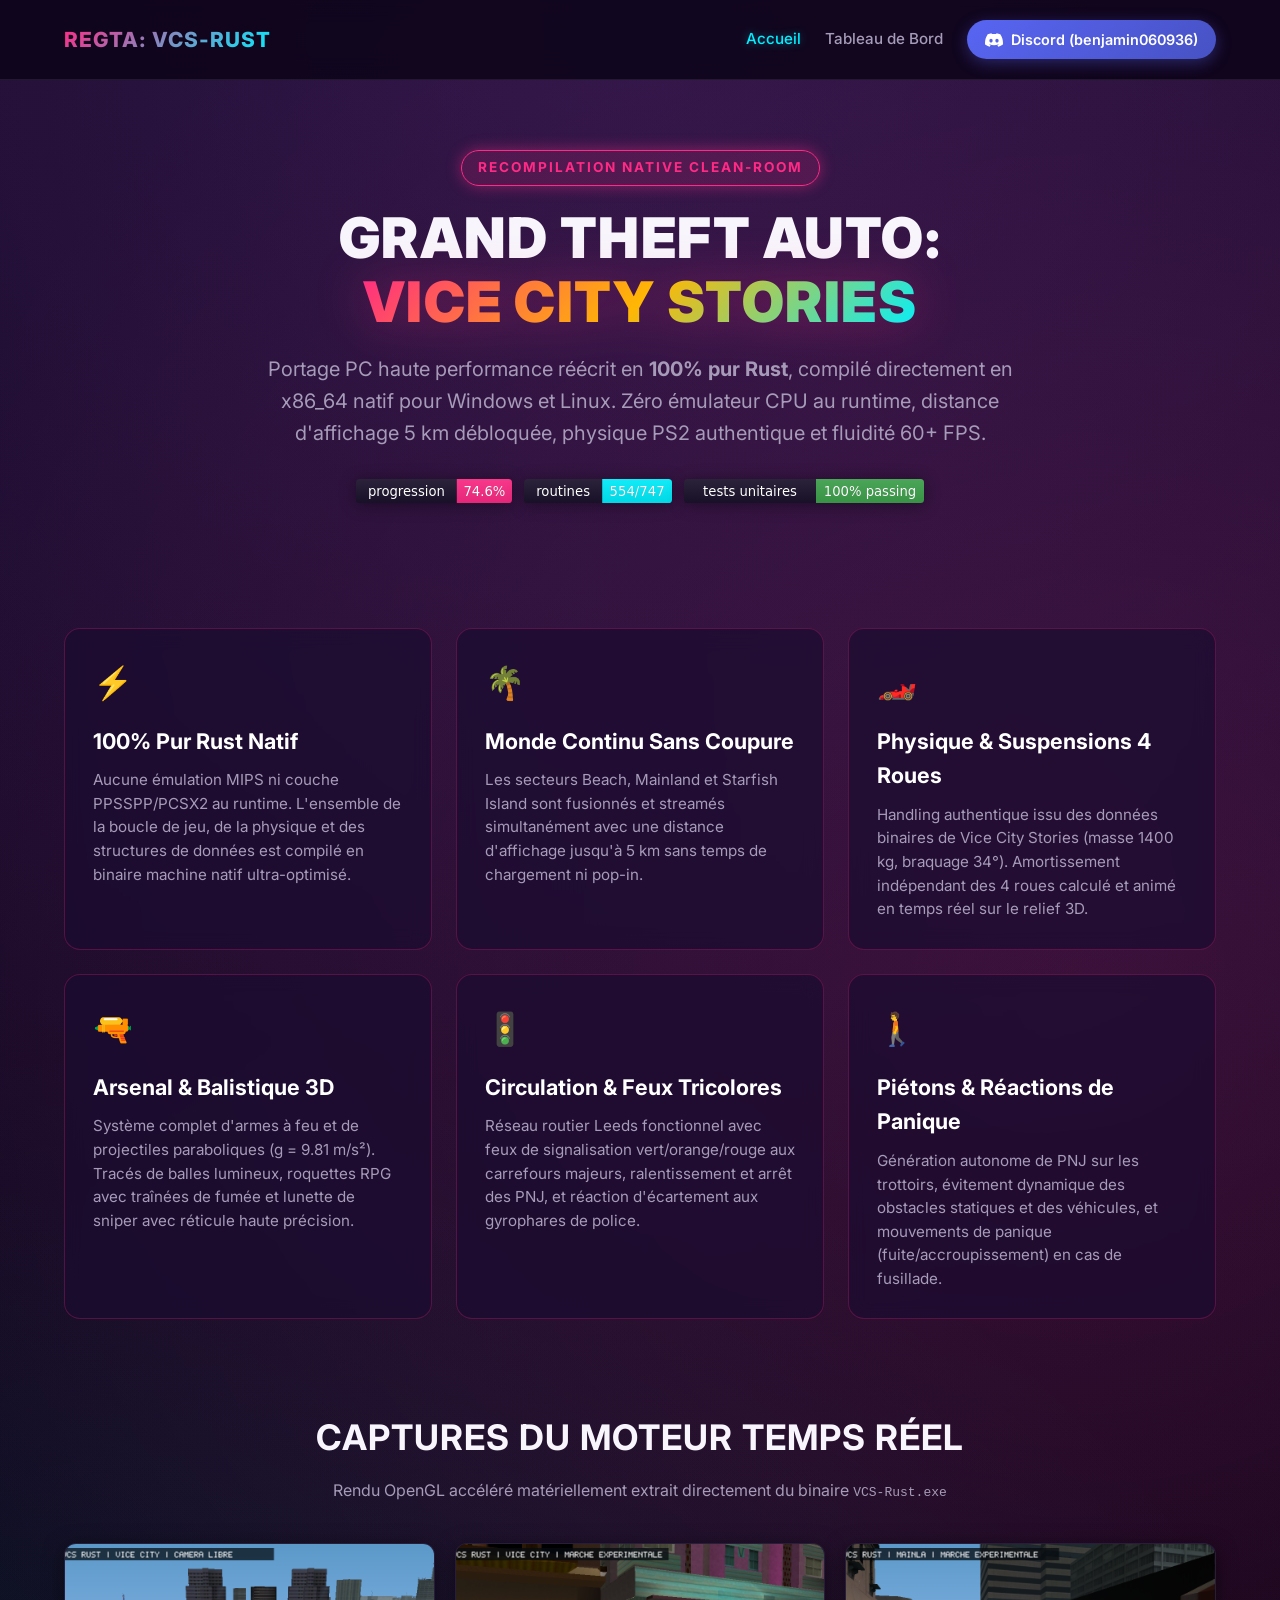
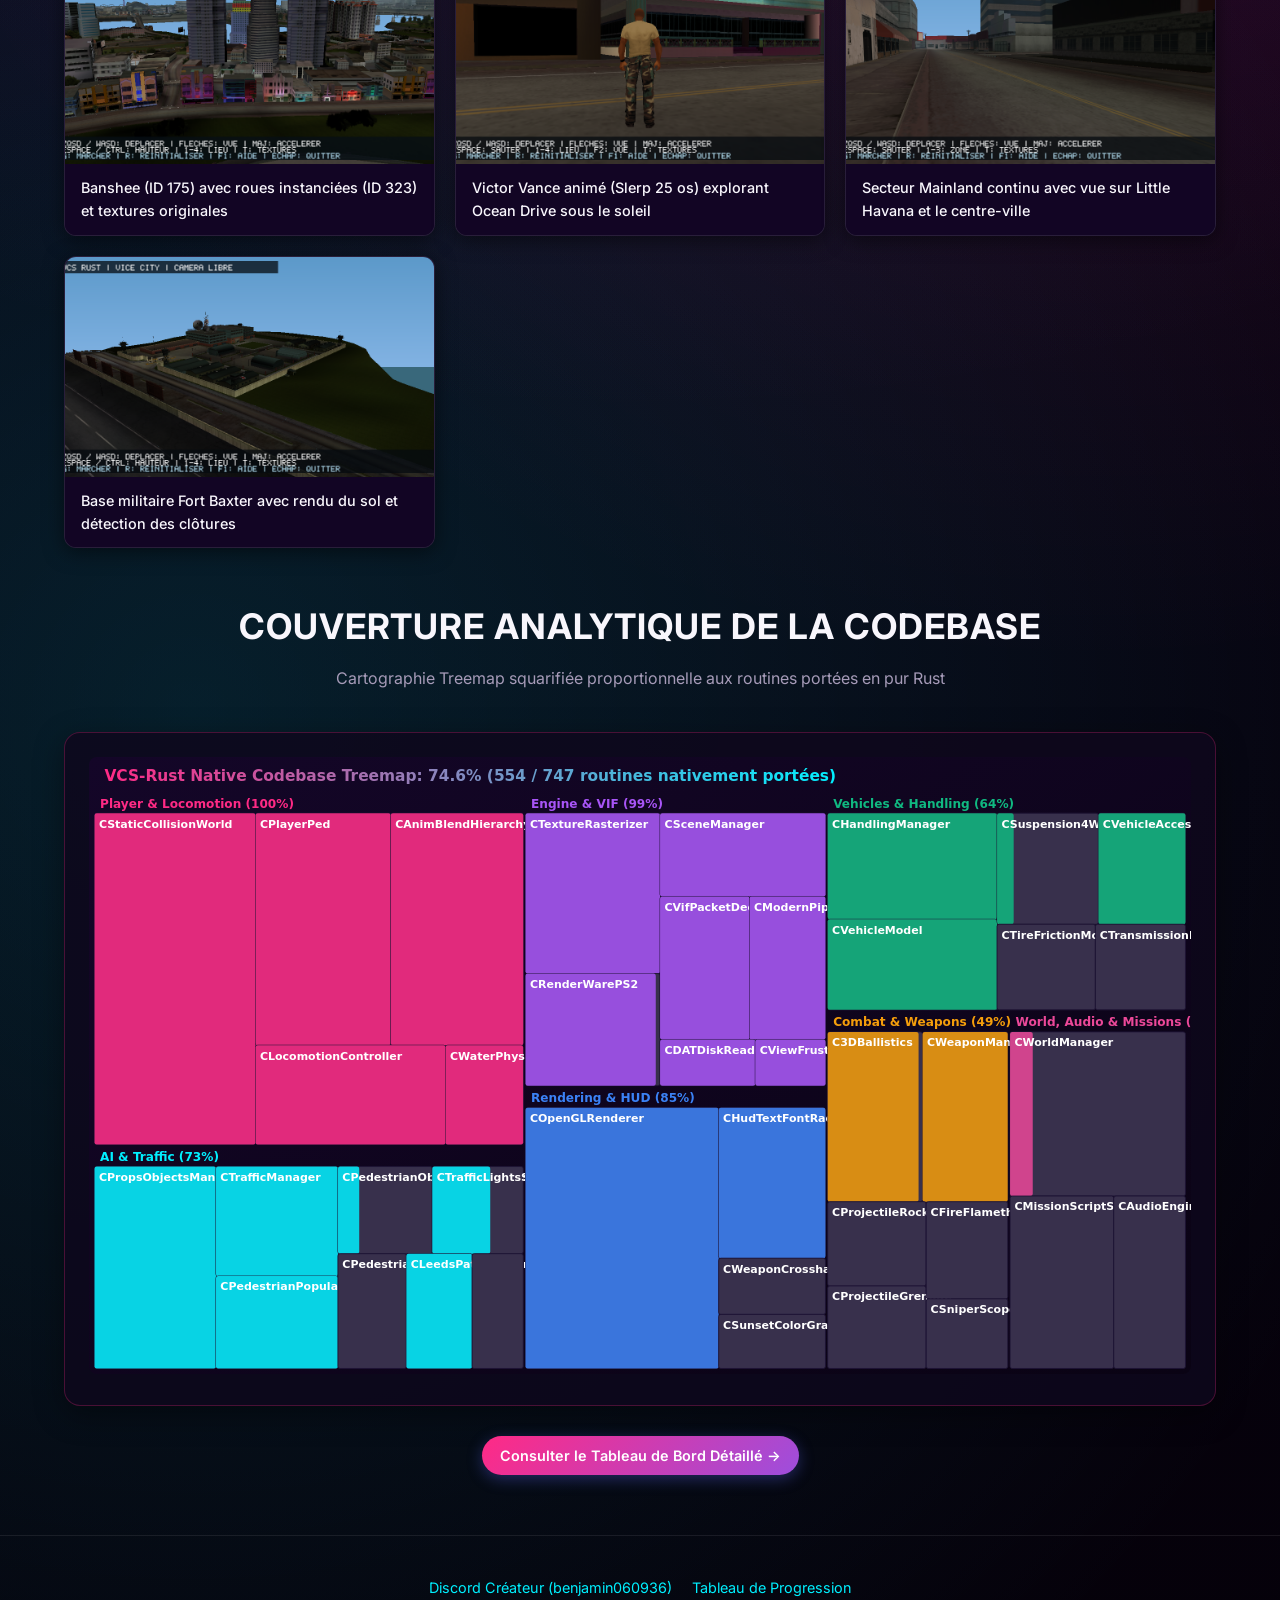
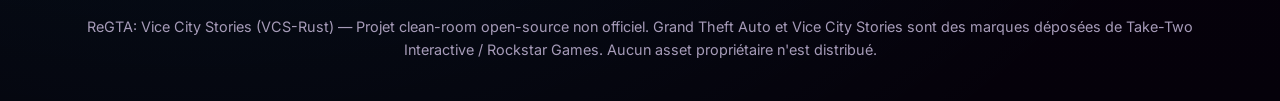
==== docs/index.html @ 9559f7eb "feat: suspensions 4 roues, arsenal 3D balistique, feux de circulation et vitrine synthwave" ====
<!DOCTYPE html>
<html lang="fr">
<head>
  <meta charset="UTF-8">
  <meta name="viewport" content="width=device-width, initial-scale=1.0">
  <title>ReGTA: Vice City Stories (VCS-Rust) — Portage PC Natif 100% Pur Rust</title>
  <link rel="preconnect" href="https://fonts.googleapis.com">
  <link rel="preconnect" href="https://fonts.gstatic.com" crossorigin>
  <link href="https://fonts.googleapis.com/css2?family=Inter:wght@400;500;600;700;800&family=Montserrat:wght@800;900&display=swap" rel="stylesheet">
  <link rel="stylesheet" href="assets/site.css">
</head>
<body>

<header>
  <div class="container nav-content">
    <a href="index.html" class="brand">
      <span class="brand-text">ReGTA: VCS-Rust</span>
    </a>
    <nav class="nav-links">
      <a href="index.html" class="nav-link active">Accueil</a>
      <a href="progress.html" class="nav-link">Tableau de Bord</a>
      <a href="https://discord.com/users/601648068277960714" target="_blank" rel="noopener" class="discord-btn">
        <svg width="18" height="18" viewBox="0 0 24 24" fill="currentColor">
          <path d="M20.317 4.37a19.791 19.791 0 0 0-4.885-1.515.074.074 0 0 0-.079.037c-.21.375-.444.864-.608 1.25a18.27 18.27 0 0 0-5.487 0 12.64 12.64 0 0 0-.617-1.25.077.077 0 0 0-.079-.037A19.736 19.736 0 0 0 3.677 4.37a.07.07 0 0 0-.032.027C.533 9.046-.32 13.58.099 18.057a.082.082 0 0 0 .031.057 19.9 19.9 0 0 0 5.993 3.03.078.078 0 0 0 .084-.028 14.09 14.09 0 0 0 1.226-1.994.076.076 0 0 0-.041-.106 13.107 13.107 0 0 1-1.872-.892.077.077 0 0 1-.008-.128 10.2 10.2 0 0 0 .372-.292.074.074 0 0 1 .077-.01c3.929 1.793 8.18 1.793 12.061 0a.074.074 0 0 1 .078.01c.12.098.246.198.373.292a.077.077 0 0 1-.006.127 12.299 12.299 0 0 1-1.873.894.077.077 0 0 0-.041.107c.36.698.772 1.362 1.225 1.993a.076.076 0 0 0 .084.028 19.839 19.839 0 0 0 6.002-3.03.077.077 0 0 0 .032-.054c.5-5.177-.838-9.674-3.549-13.66a.061.061 0 0 0-.031-.028zM8.02 15.33c-1.183 0-2.157-1.085-2.157-2.419 0-1.333.956-2.419 2.157-2.419 1.21 0 2.176 1.096 2.157 2.42 0 1.333-.956 2.418-2.157 2.418zm7.975 0c-1.183 0-2.157-1.085-2.157-2.419 0-1.333.955-2.419 2.157-2.419 1.21 0 2.176 1.096 2.157 2.42 0 1.333-.946 2.418-2.157 2.418z"/>
        </svg>
        Discord (benjamin060936)
      </a>
    </nav>
  </div>
</header>

<main>
  <!-- Hero -->
  <section class="hero">
    <div class="container">
      <span class="hero-tag">Recompilation Native Clean-Room</span>
      <h1>Grand Theft Auto: <br><span class="gradient">Vice City Stories</span></h1>
      <p class="hero-subtitle">
        Portage PC haute performance réécrit en <strong>100% pur Rust</strong>, compilé directement en x86_64 natif pour Windows et Linux. Zéro émulateur CPU au runtime, distance d'affichage 5 km débloquée, physique PS2 authentique et fluidité 60+ FPS.
      </p>

      <div class="badges-bar">
        <img src="assets/badge-overall.svg" alt="Progression Globale">
        <img src="assets/badge-routines.svg" alt="Routines Portées">
        <img src="assets/tests-badge.svg" alt="Tests Unitaires 100%">
      </div>
    </div>
  </section>

  <!-- Features Grid -->
  <section class="container">
    <div class="grid">
      <div class="card">
        <span class="card-icon">⚡</span>
        <h3>100% Pur Rust Natif</h3>
        <p>Aucune émulation MIPS ni couche PPSSPP/PCSX2 au runtime. L'ensemble de la boucle de jeu, de la physique et des structures de données est compilé en binaire machine natif ultra-optimisé.</p>
      </div>

      <div class="card">
        <span class="card-icon">🌴</span>
        <h3>Monde Continu Sans Coupure</h3>
        <p>Les secteurs Beach, Mainland et Starfish Island sont fusionnés et streamés simultanément avec une distance d'affichage jusqu'à 5 km sans temps de chargement ni pop-in.</p>
      </div>

      <div class="card">
        <span class="card-icon">🏎️</span>
        <h3>Physique & Suspensions 4 Roues</h3>
        <p>Handling authentique issu des données binaires de Vice City Stories (masse 1400 kg, braquage 34°). Amortissement indépendant des 4 roues calculé et animé en temps réel sur le relief 3D.</p>
      </div>

      <div class="card">
        <span class="card-icon">🔫</span>
        <h3>Arsenal & Balistique 3D</h3>
        <p>Système complet d'armes à feu et de projectiles paraboliques (g = 9.81 m/s²). Tracés de balles lumineux, roquettes RPG avec traînées de fumée et lunette de sniper avec réticule haute précision.</p>
      </div>

      <div class="card">
        <span class="card-icon">🚦</span>
        <h3>Circulation & Feux Tricolores</h3>
        <p>Réseau routier Leeds fonctionnel avec feux de signalisation vert/orange/rouge aux carrefours majeurs, ralentissement et arrêt des PNJ, et réaction d'écartement aux gyrophares de police.</p>
      </div>

      <div class="card">
        <span class="card-icon">🚶</span>
        <h3>Piétons & Réactions de Panique</h3>
        <p>Génération autonome de PNJ sur les trottoirs, évitement dynamique des obstacles statiques et des véhicules, et mouvements de panique (fuite/accroupissement) en cas de fusillade.</p>
      </div>
    </div>
  </section>

  <!-- Screenshots Gallery -->
  <section class="gallery-section">
    <div class="container">
      <h2 class="section-title">Captures du Moteur Temps Réel</h2>
      <p class="section-subtitle">Rendu OpenGL accéléré matériellement extrait directement du binaire <code>VCS-Rust.exe</code></p>

      <div class="gallery-grid">
        <div class="gallery-item">
          <img src="assets/screenshots/apercu-banshee.png" alt="Banshee Modèle 175">
          <div class="gallery-caption">Banshee (ID 175) avec roues instanciées (ID 323) et textures originales</div>
        </div>

        <div class="gallery-item">
          <img src="assets/screenshots/apercu-v03-vic-beach.png" alt="Victor Vance sur Vice City Beach">
          <div class="gallery-caption">Victor Vance animé (Slerp 25 os) explorant Ocean Drive sous le soleil</div>
        </div>

        <div class="gallery-item">
          <img src="assets/screenshots/apercu-mainla-marche.png" alt="Mainland et Downtown">
          <div class="gallery-caption">Secteur Mainland continu avec vue sur Little Havana et le centre-ville</div>
        </div>

        <div class="gallery-item">
          <img src="assets/screenshots/apercu-base-militaire.png" alt="Base Militaire Fort Baxter">
          <div class="gallery-caption">Base militaire Fort Baxter avec rendu du sol et détection des clôtures</div>
        </div>
      </div>
    </div>
  </section>

  <!-- Treemap Preview -->
  <section class="container">
    <h2 class="section-title">Couverture Analytique de la Codebase</h2>
    <p class="section-subtitle">Cartographie Treemap squarifiée proportionnelle aux routines portées en pur Rust</p>
    <div class="treemap-container">
      <img src="assets/treemap.svg" alt="Treemap de la codebase Rust" style="width: 100%; border-radius: 8px;">
    </div>
    <div style="text-align: center; margin-top: 16px;">
      <a href="progress.html" class="discord-btn" style="background: linear-gradient(135deg, var(--pink), var(--purple));">
        Consulter le Tableau de Bord Détaillé &rarr;
      </a>
    </div>
  </section>
</main>

<footer>
  <div class="container">
    <div class="footer-links">
      <a href="https://discord.com/users/601648068277960714" target="_blank" rel="noopener" class="footer-link">Discord Créateur (benjamin060936)</a>
      <a href="progress.html" class="footer-link">Tableau de Progression</a>
    </div>
    <p>ReGTA: Vice City Stories (VCS-Rust) — Projet clean-room open-source non officiel. Grand Theft Auto et Vice City Stories sont des marques déposées de Take-Two Interactive / Rockstar Games. Aucun asset propriétaire n'est distribué.</p>
  </div>
</footer>

</body>
</html>
---- docs/assets/site.css ----
:root {
  --bg: #0c0418;
  --bg-card: rgba(26, 12, 48, 0.7);
  --bg-card-hover: rgba(40, 18, 72, 0.85);
  --pink: #ff2a85;
  --pink-glow: rgba(255, 42, 133, 0.45);
  --cyan: #00f0ff;
  --cyan-glow: rgba(0, 240, 255, 0.4);
  --purple: #9d4edd;
  --gold: #ffb703;
  --text-main: #f8f6fc;
  --text-muted: #a69bb8;
  --border: rgba(255, 42, 133, 0.25);
  --font-sans: 'Inter', -apple-system, BlinkMacSystemFont, 'Segoe UI', Roboto, sans-serif;
  --font-title: 'Montserrat', sans-serif;
}

* {
  margin: 0;
  padding: 0;
  box-sizing: border-box;
}

body {
  background-color: var(--bg);
  background-image: 
    radial-gradient(circle at 50% 0%, rgba(157, 78, 221, 0.25) 0%, transparent 60%),
    radial-gradient(circle at 85% 30%, rgba(255, 42, 133, 0.15) 0%, transparent 50%),
    radial-gradient(circle at 15% 70%, rgba(0, 240, 255, 0.12) 0%, transparent 50%),
    linear-gradient(to bottom, #0c0418, #05010a);
  color: var(--text-main);
  font-family: var(--font-sans);
  line-height: 1.6;
  min-height: 100vh;
  overflow-x: hidden;
}

.container {
  max-width: 1200px;
  margin: 0 auto;
  padding: 0 24px;
}

/* Header & Navigation */
header {
  padding: 20px 0;
  border-bottom: 1px solid rgba(255, 255, 255, 0.08);
  backdrop-filter: blur(12px);
  position: sticky;
  top: 0;
  z-index: 100;
  background: rgba(12, 4, 24, 0.85);
}

.nav-content {
  display: flex;
  justify-content: space-between;
  align-items: center;
}

.brand {
  display: flex;
  align-items: center;
  gap: 12px;
  text-decoration: none;
  font-weight: 800;
  font-size: 1.3rem;
  letter-spacing: 1px;
}

.brand-text {
  background: linear-gradient(135deg, var(--pink), var(--cyan));
  -webkit-background-clip: text;
  -webkit-text-fill-color: transparent;
  text-transform: uppercase;
}

.nav-links {
  display: flex;
  align-items: center;
  gap: 24px;
}

.nav-link {
  color: var(--text-muted);
  text-decoration: none;
  font-weight: 500;
  transition: all 0.2s ease;
  font-size: 0.95rem;
}

.nav-link:hover, .nav-link.active {
  color: var(--cyan);
  text-shadow: 0 0 10px var(--cyan-glow);
}

.discord-btn {
  display: inline-flex;
  align-items: center;
  gap: 8px;
  background: linear-gradient(135deg, #5865F2, #4752c4);
  color: #fff;
  padding: 8px 18px;
  border-radius: 20px;
  text-decoration: none;
  font-weight: 600;
  font-size: 0.9rem;
  box-shadow: 0 4px 15px rgba(88, 101, 242, 0.35);
  transition: transform 0.2s, box-shadow 0.2s;
}

.discord-btn:hover {
  transform: translateY(-2px);
  box-shadow: 0 6px 20px rgba(88, 101, 242, 0.55);
}

/* Hero Section */
.hero {
  padding: 70px 0 50px;
  text-align: center;
  position: relative;
}

.hero-tag {
  display: inline-block;
  padding: 6px 16px;
  border-radius: 30px;
  background: rgba(255, 42, 133, 0.15);
  border: 1px solid var(--pink);
  color: var(--pink);
  font-size: 0.85rem;
  font-weight: 700;
  text-transform: uppercase;
  letter-spacing: 2px;
  margin-bottom: 20px;
  box-shadow: 0 0 15px var(--pink-glow);
}

.hero h1 {
  font-size: 3.5rem;
  font-weight: 900;
  line-height: 1.15;
  margin-bottom: 18px;
  text-transform: uppercase;
  letter-spacing: 1.5px;
}

.hero h1 span.gradient {
  background: linear-gradient(135deg, var(--pink) 0%, var(--gold) 50%, var(--cyan) 100%);
  -webkit-background-clip: text;
  -webkit-text-fill-color: transparent;
  filter: drop-shadow(0 0 25px rgba(255, 42, 133, 0.4));
}

.hero-subtitle {
  font-size: 1.25rem;
  color: var(--text-muted);
  max-width: 760px;
  margin: 0 auto 30px;
}

.badges-bar {
  display: flex;
  justify-content: center;
  align-items: center;
  flex-wrap: wrap;
  gap: 12px;
  margin-bottom: 35px;
}

.badges-bar img {
  height: 24px;
  filter: drop-shadow(0 2px 8px rgba(0,0,0,0.4));
}

/* Cards Grid */
.grid {
  display: grid;
  grid-template-columns: repeat(auto-fit, minmax(320px, 1fr));
  gap: 24px;
  margin: 40px 0;
}

.card {
  background: var(--bg-card);
  border: 1px solid var(--border);
  border-radius: 16px;
  padding: 28px;
  backdrop-filter: blur(10px);
  transition: transform 0.3s ease, border-color 0.3s ease, box-shadow 0.3s ease;
}

.card:hover {
  transform: translateY(-4px);
  background: var(--bg-card-hover);
  border-color: var(--cyan);
  box-shadow: 0 8px 30px rgba(0, 240, 255, 0.2);
}

.card-icon {
  font-size: 2rem;
  margin-bottom: 16px;
  display: inline-block;
}

.card h3 {
  font-size: 1.35rem;
  margin-bottom: 10px;
  color: #fff;
}

.card p {
  color: var(--text-muted);
  font-size: 0.95rem;
  line-height: 1.55;
}

/* Screenshots Gallery */
.gallery-section {
  padding: 50px 0;
}

.section-title {
  font-size: 2.2rem;
  text-align: center;
  margin-bottom: 12px;
  text-transform: uppercase;
  letter-spacing: 1px;
}

.section-subtitle {
  text-align: center;
  color: var(--text-muted);
  margin-bottom: 40px;
}

.gallery-grid {
  display: grid;
  grid-template-columns: repeat(auto-fill, minmax(350px, 1fr));
  gap: 20px;
}

.gallery-item {
  border-radius: 12px;
  overflow: hidden;
  border: 1px solid rgba(255, 255, 255, 0.1);
  background: #110524;
  position: relative;
  box-shadow: 0 4px 20px rgba(0,0,0,0.5);
  transition: transform 0.3s, border-color 0.3s;
}

.gallery-item:hover {
  transform: scale(1.02);
  border-color: var(--pink);
}

.gallery-item img {
  width: 100%;
  height: 220px;
  object-fit: cover;
  display: block;
}

.gallery-caption {
  padding: 12px 16px;
  font-size: 0.9rem;
  color: var(--text-main);
  background: rgba(18, 6, 36, 0.9);
  font-weight: 500;
}

/* Treemap section */
.treemap-container {
  background: rgba(15, 8, 29, 0.85);
  border: 1px solid var(--border);
  border-radius: 16px;
  padding: 24px;
  margin: 30px 0;
  box-shadow: 0 8px 30px rgba(0,0,0,0.4);
}

.treemap-container svg {
  width: 100%;
  height: auto;
  border-radius: 8px;
  display: block;
}

/* Footer */
footer {
  border-top: 1px solid rgba(255, 255, 255, 0.08);
  padding: 40px 0;
  margin-top: 60px;
  text-align: center;
  color: var(--text-muted);
  font-size: 0.9rem;
}

.footer-links {
  display: flex;
  justify-content: center;
  gap: 20px;
  margin-bottom: 16px;
}

.footer-link {
  color: var(--cyan);
  text-decoration: none;
}

.footer-link:hover {
  text-decoration: underline;
}
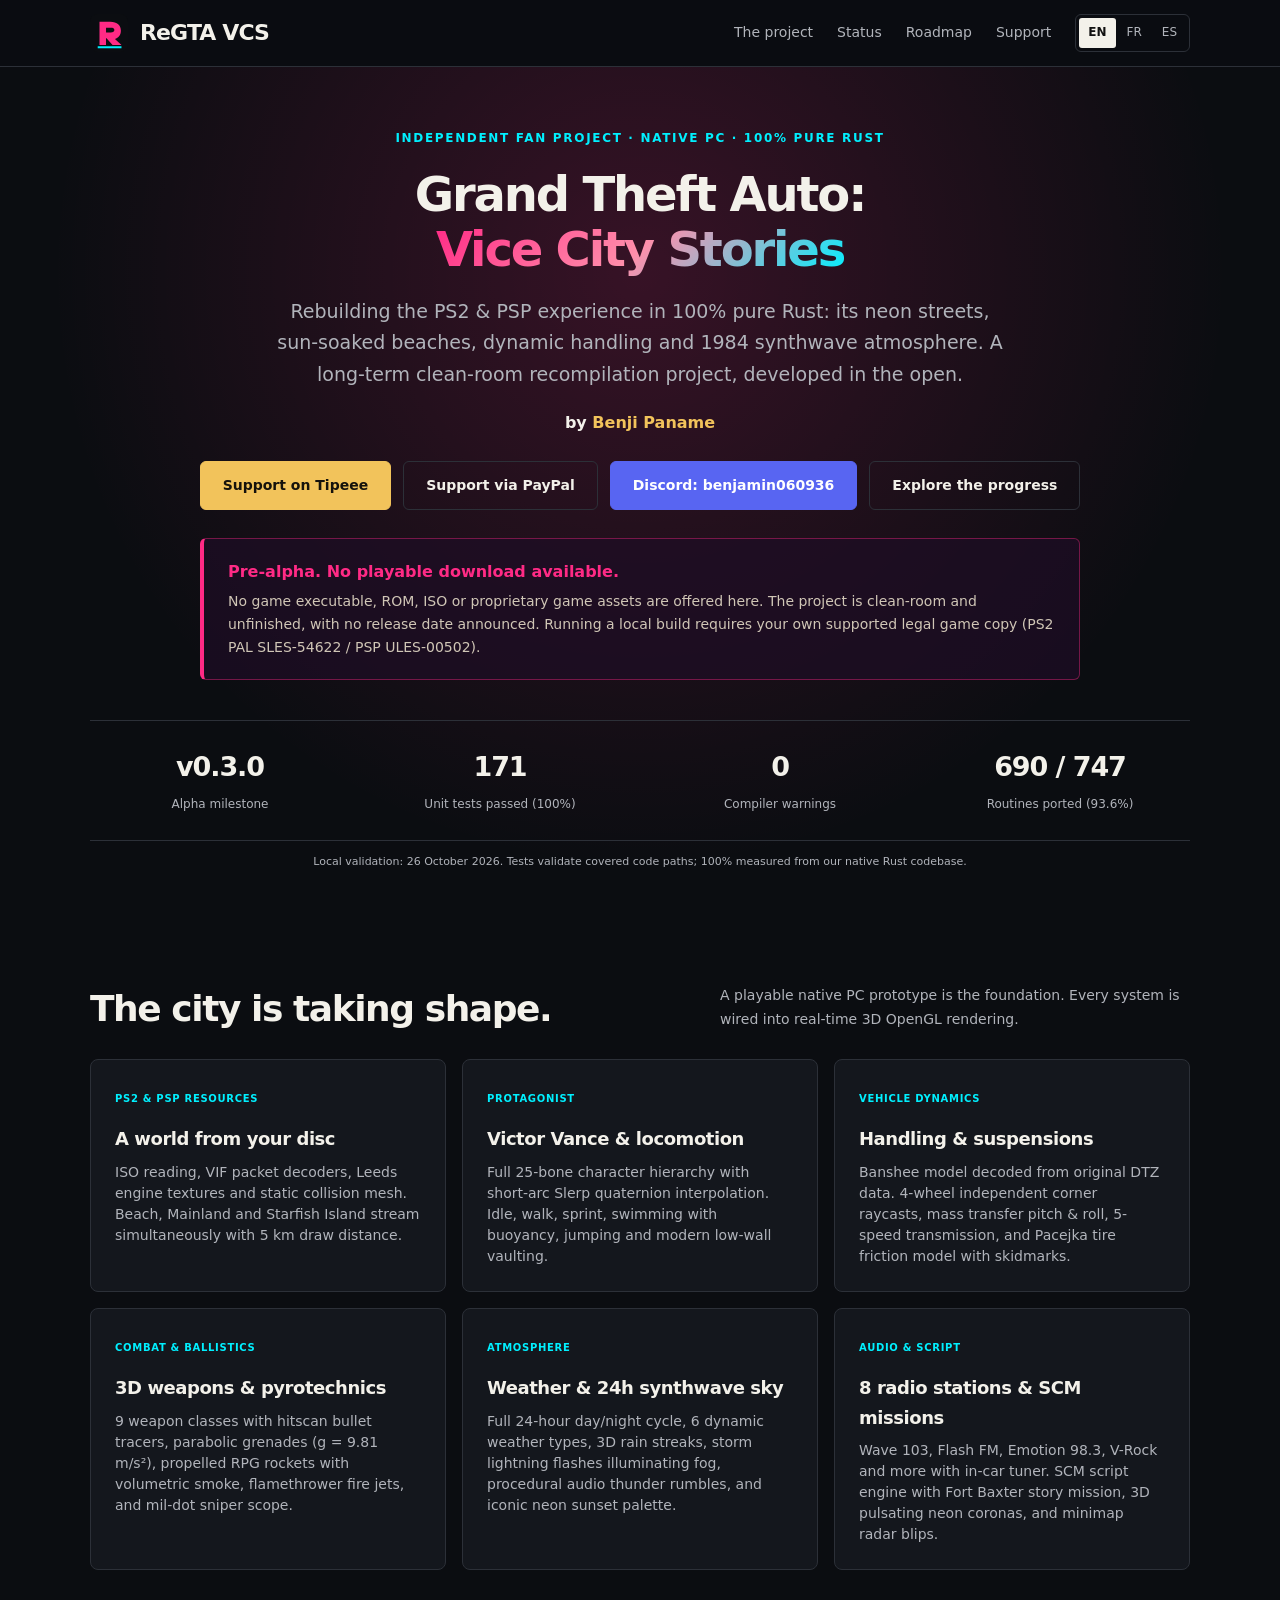
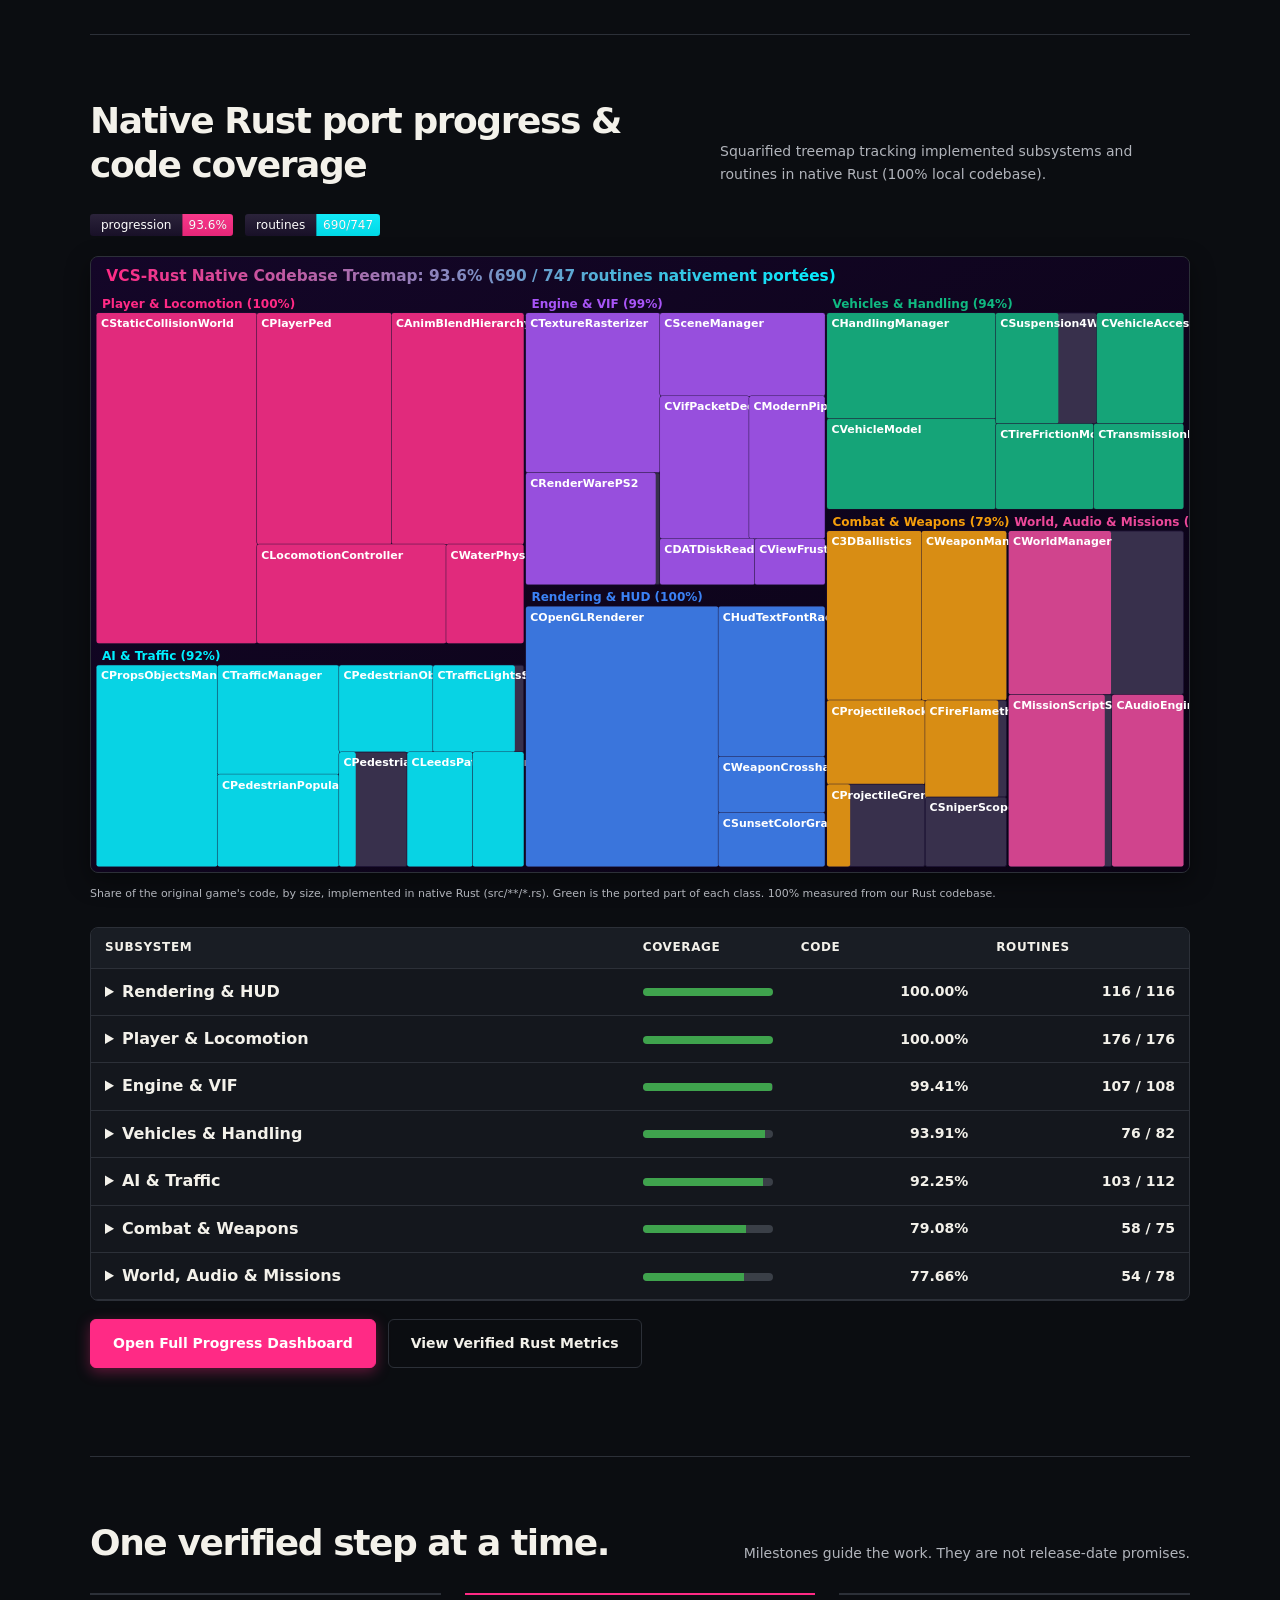
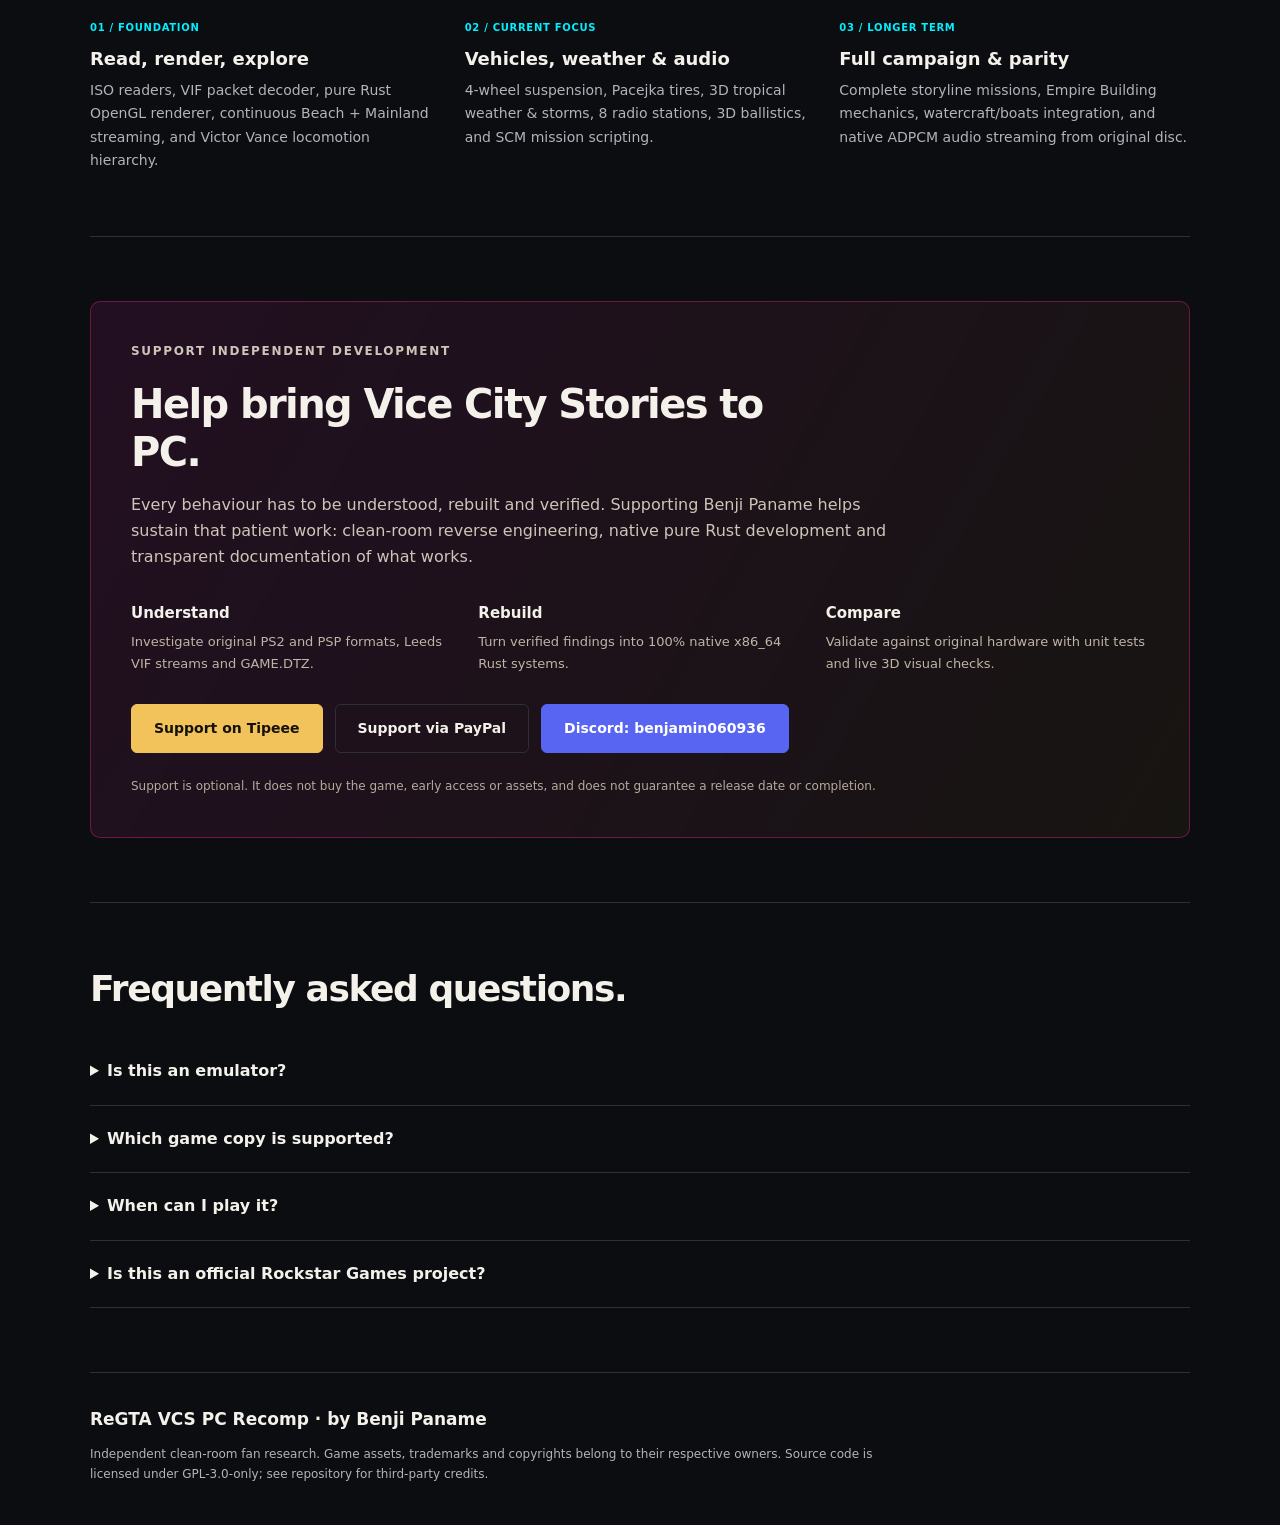
==== commit 3ed03690: "docs: align showcase website and progress dashboard with Chinatown Wars architecture" ====
--- a/docs/index.html
+++ b/docs/index.html
@@ -1,147 +1,304 @@
-<!DOCTYPE html>
-<html lang="fr">
+<!doctype html>
+<html lang="en">
 <head>
-  <meta charset="UTF-8">
-  <meta name="viewport" content="width=device-width, initial-scale=1.0">
-  <title>ReGTA: Vice City Stories (VCS-Rust) — Portage PC Natif 100% Pur Rust</title>
-  <link rel="preconnect" href="https://fonts.googleapis.com">
-  <link rel="preconnect" href="https://fonts.gstatic.com" crossorigin>
-  <link href="https://fonts.googleapis.com/css2?family=Inter:wght@400;500;600;700;800&family=Montserrat:wght@800;900&display=swap" rel="stylesheet">
-  <link rel="stylesheet" href="assets/site.css">
+<meta charset="utf-8">
+<meta name="viewport" content="width=device-width, initial-scale=1">
+<title>ReGTA VCS — PC Recomp by Benji Paname</title>
+<meta name="description" content="Bringing Grand Theft Auto: Vice City Stories to native PC with 100% pure Rust. Explore the ReGTA VCS research project, development progress and ways to support Benji Paname.">
+<meta name="theme-color" content="#0b0d11">
+<meta property="og:title" content="ReGTA VCS — PC Recomp">
+<meta property="og:description" content="A native PC future for Vice City Stories. Independent clean-room research and development by Benji Paname. Pre-alpha; no playable download available.">
+<meta property="og:type" content="website">
+<link rel="icon" href="assets/favicon.svg" type="image/svg+xml">
+<link rel="stylesheet" href="assets/site.css">
+<script src="assets/site.js?v=1.0.3" defer></script>
 </head>
 <body>
-
+<a class="skip" href="#main" data-en="Skip to content" data-fr="Aller au contenu" data-es="Saltar al contenido">Skip to content</a>
 <header>
-  <div class="container nav-content">
-    <a href="index.html" class="brand">
-      <span class="brand-text">ReGTA: VCS-Rust</span>
+  <nav class="wrap nav" aria-label="Main navigation">
+    <a class="brand" href="#main">
+      <img src="assets/favicon.svg" alt="" width="38" height="38">
+      ReGTA VCS
     </a>
-    <nav class="nav-links">
-      <a href="index.html" class="nav-link active">Accueil</a>
-      <a href="progress.html" class="nav-link">Tableau de Bord</a>
-      <a href="https://discord.com/users/601648068277960714" target="_blank" rel="noopener" class="discord-btn">
-        <svg width="18" height="18" viewBox="0 0 24 24" fill="currentColor">
-          <path d="M20.317 4.37a19.791 19.791 0 0 0-4.885-1.515.074.074 0 0 0-.079.037c-.21.375-.444.864-.608 1.25a18.27 18.27 0 0 0-5.487 0 12.64 12.64 0 0 0-.617-1.25.077.077 0 0 0-.079-.037A19.736 19.736 0 0 0 3.677 4.37a.07.07 0 0 0-.032.027C.533 9.046-.32 13.58.099 18.057a.082.082 0 0 0 .031.057 19.9 19.9 0 0 0 5.993 3.03.078.078 0 0 0 .084-.028 14.09 14.09 0 0 0 1.226-1.994.076.076 0 0 0-.041-.106 13.107 13.107 0 0 1-1.872-.892.077.077 0 0 1-.008-.128 10.2 10.2 0 0 0 .372-.292.074.074 0 0 1 .077-.01c3.929 1.793 8.18 1.793 12.061 0a.074.074 0 0 1 .078.01c.12.098.246.198.373.292a.077.077 0 0 1-.006.127 12.299 12.299 0 0 1-1.873.894.077.077 0 0 0-.041.107c.36.698.772 1.362 1.225 1.993a.076.076 0 0 0 .084.028 19.839 19.839 0 0 0 6.002-3.03.077.077 0 0 0 .032-.054c.5-5.177-.838-9.674-3.549-13.66a.061.061 0 0 0-.031-.028zM8.02 15.33c-1.183 0-2.157-1.085-2.157-2.419 0-1.333.956-2.419 2.157-2.419 1.21 0 2.176 1.096 2.157 2.42 0 1.333-.956 2.418-2.157 2.418zm7.975 0c-1.183 0-2.157-1.085-2.157-2.419 0-1.333.955-2.419 2.157-2.419 1.21 0 2.176 1.096 2.157 2.42 0 1.333-.946 2.418-2.157 2.418z"/>
-        </svg>
-        Discord (benjamin060936)
-      </a>
-    </nav>
+    <div class="nav-links">
+      <a href="#project" data-en="The project" data-fr="Le projet" data-es="El proyecto">The project</a>
+      <a href="#status" data-en="Status" data-fr="Statut" data-es="Estado">Status</a>
+      <a href="#roadmap" data-en="Roadmap" data-fr="Feuille de route" data-es="Hoja de ruta">Roadmap</a>
+      <a href="#support" data-en="Support" data-fr="Soutenir" data-es="Apoyar">Support</a>
+      <a class="repo-link" hidden>GitHub</a>
+      <div class="languages" role="group" aria-label="Language / Langue / Idioma" hidden>
+        <button type="button" data-language="en" aria-pressed="true" lang="en">EN</button>
+        <button type="button" data-language="fr" aria-pressed="false" lang="fr">FR</button>
+        <button type="button" data-language="es" aria-pressed="false" lang="es">ES</button>
+      </div>
+    </div>
+  </nav>
+</header>
+
+<main id="main">
+  <!-- Hero Section -->
+  <section class="hero">
+    <div class="wrap">
+      <p class="eyebrow" data-en="Independent fan project · Native PC · 100% Pure Rust" data-fr="Projet de fans indépendant · PC natif · 100% Pur Rust" data-es="Proyecto fan independiente · PC nativo · 100% Pur Rust">Independent fan project · Native PC · 100% Pure Rust</p>
+      <h1>Grand Theft Auto: <br><span class="gradient">Vice City Stories</span></h1>
+      <p class="intro" data-en="Rebuilding the PS2 &amp; PSP experience in 100% pure Rust: its neon streets, sun-soaked beaches, dynamic handling and 1984 synthwave atmosphere. A long-term clean-room recompilation project, developed in the open." data-fr="Reconstruire l’expérience PS2 &amp; PSP en 100% pur Rust : ses avenues néon, ses plages tropicales, sa conduite dynamique et son atmosphère synthwave 1984. Un projet de recompilation clean-room de longue haleine, développé ouvertement." data-es="Reconstruyendo la experiencia de PS2 y PSP en 100% puro Rust: sus avenidas de neón, playas tropicales, conducción dinámica y atmósfera synthwave de 1984. Un proyecto clean-room a largo plazo, desarrollado en abierto.">Rebuilding the PS2 &amp; PSP experience in 100% pure Rust: its neon streets, sun-soaked beaches, dynamic handling and 1984 synthwave atmosphere. A long-term clean-room recompilation project, developed in the open.</p>
+      <p class="credit">by <span>Benji Paname</span></p>
+
+      <div class="actions">
+        <a class="button gold" href="https://fr.tipeee.com/benji-paname/" data-en="Support on Tipeee" data-fr="Soutenir sur Tipeee" data-es="Apoyar en Tipeee">Support on Tipeee</a>
+        <a class="button" href="https://paypal.me/BenjiLsg" data-en="Support via PayPal" data-fr="Soutenir via PayPal" data-es="Apoyar en PayPal">Support via PayPal</a>
+        <a class="button discord" href="https://discord.com/users/601648068277960714" target="_blank" rel="noopener noreferrer" title="Discord: benjamin060936" data-en="Discord: benjamin060936" data-fr="Discord : benjamin060936" data-es="Discord: benjamin060936">Discord: benjamin060936</a>
+        <a class="button" href="#project" data-en="Explore the progress" data-fr="Découvrir les avancées" data-es="Explorar los avances">Explore the progress</a>
+      </div>
+
+      <aside class="notice">
+        <strong data-en="Pre-alpha. No playable download available." data-fr="Pré-alpha. Aucune version jouable disponible au téléchargement." data-es="Pre-alpha. Ninguna versión jugable disponible para descargar.">Pre-alpha. No playable download available.</strong>
+        <p data-en="No game executable, ROM, ISO or proprietary game assets are offered here. The project is clean-room and unfinished, with no release date announced. Running a local build requires your own supported legal game copy (PS2 PAL SLES-54622 / PSP ULES-00502)." data-fr="Aucun exécutable du jeu, ROM, ISO ou asset propriétaire n’est proposé ici. Le projet est clean-room, inachevé et sans date de sortie annoncée. L'exécution d'une compilation locale nécessite votre propre copie légale du jeu (PS2 PAL SLES-54622 / PSP ULES-00502)." data-es="Aquí no se ofrece ningún ejecutable del juego, ROM, ISO ni recursos propietarios. El proyecto es clean-room y no hay fecha de lanzamiento anunciada. Ejecutar una versión local requiere tu propia copia legal del juego (PS2 PAL SLES-54622 / PSP ULES-00502).">No game executable, ROM, ISO or proprietary game assets are offered here. The project is clean-room and unfinished, with no release date announced. Running a local build requires your own supported legal game copy (PS2 PAL SLES-54622 / PSP ULES-00502).</p>
+      </aside>
+
+      <div class="metrics">
+        <div class="metric">
+          <strong>v0.3.0</strong>
+          <span data-en="Alpha milestone" data-fr="Jalon alpha" data-es="Hito alpha">Alpha milestone</span>
+        </div>
+        <div class="metric">
+          <strong>171</strong>
+          <span data-en="Unit tests passed (100%)" data-fr="Tests unitaires réussis (100%)" data-es="Pruebas unitarias superadas (100%)">Unit tests passed (100%)</span>
+        </div>
+        <div class="metric">
+          <strong>0</strong>
+          <span data-en="Compiler warnings" data-fr="Avertissements du compilateur" data-es="Advertencias del compilador">Compiler warnings</span>
+        </div>
+        <div class="metric">
+          <strong>690 / 747</strong>
+          <span data-en="Routines ported (93.6%)" data-fr="Routines portées (93,6%)" data-es="Rutinas portadas (93,6%)">Routines ported (93.6%)</span>
+        </div>
+      </div>
+      <p class="metric-note" data-en="Local validation: 26 October 2026. Tests validate covered code paths; 100% measured from our native Rust codebase." data-fr="Validation locale : 26 octobre 2026. Les tests vérifient les cas couverts ; mesuré à 100% depuis notre code source pur Rust." data-es="Validación local: 26 de octubre de 2026. Las pruebas verifican las rutas cubiertas; medido al 100% desde nuestro código Rust nativo.">Local validation: 26 October 2026. Tests validate covered code paths; 100% measured from our native Rust codebase.</p>
+    </div>
+  </section>
+
+  <!-- Project Section -->
+  <section id="project" class="content wrap">
+    <div class="section-top">
+      <h2 data-en="The city is taking shape." data-fr="La ville prend forme." data-es="La ciudad va tomando forma.">The city is taking shape.</h2>
+      <p data-en="A playable native PC prototype is the foundation. Every system is wired into real-time 3D OpenGL rendering." data-fr="Un prototype PC natif jouable constitue la fondation. Chaque système est branché en direct sur le moteur 3D OpenGL." data-es="Un prototipo local nativo es el punto de partida. Cada sistema está conectado directamente al motor 3D OpenGL.">A playable native PC prototype is the foundation. Every system is wired into real-time 3D OpenGL rendering.</p>
+    </div>
+
+    <div class="grid">
+      <article class="card">
+        <span class="tag" data-en="PS2 &amp; PSP Resources" data-fr="Ressources PS2 &amp; PSP" data-es="Recursos de PS2 y PSP">PS2 &amp; PSP Resources</span>
+        <h3 data-en="A world from your disc" data-fr="Un monde issu de votre disque" data-es="Un mundo desde tu disco">A world from your disc</h3>
+        <p data-en="ISO reading, VIF packet decoders, Leeds engine textures and static collision mesh. Beach, Mainland and Starfish Island stream simultaneously with 5 km draw distance." data-fr="Lecteur ISO, décodeur de paquets VIF, textures Leeds et maillage de collisions. Beach, Mainland et Starfish Island sont streamés simultanément avec 5 km de vue." data-es="Lector de ISO, decodificador VIF, texturas Leeds y colisiones estáticas. Beach, Mainland y Starfish Island se cargan a la vez con 5 km de distancia de visión."></p>
+      </article>
+
+      <article class="card">
+        <span class="tag" data-en="Protagonist" data-fr="Protagoniste" data-es="Protagonista">Protagonist</span>
+        <h3 data-en="Victor Vance &amp; locomotion" data-fr="Victor Vance &amp; locomotion" data-es="Victor Vance y locomoción">Victor Vance &amp; locomotion</h3>
+        <p data-en="Full 25-bone character hierarchy with short-arc Slerp quaternion interpolation. Idle, walk, sprint, swimming with buoyancy, jumping and modern low-wall vaulting." data-fr="Squelette complet 25 os avec interpolation Slerp des quaternions. Attente, marche, sprint, nage hydrodynamique, franchissement d'obstacles et caméra suiveuse." data-es="Jerarquía de 25 huesos con interpolación Slerp. Animaciones originales de espera, marcha, carrera, natación con flotabilidad y salto de obstáculos."></p>
+      </article>
+
+      <article class="card">
+        <span class="tag" data-en="Vehicle Dynamics" data-fr="Dynamique Véhicules" data-es="Dinámica de Vehículos">Vehicle Dynamics</span>
+        <h3 data-en="Handling &amp; suspensions" data-fr="Handling &amp; suspensions 4 roues" data-es="Manejo y suspensión">Handling &amp; suspensions</h3>
+        <p data-en="Banshee model decoded from original DTZ data. 4-wheel independent corner raycasts, mass transfer pitch &amp; roll, 5-speed transmission, and Pacejka tire friction model with skidmarks." data-fr="Banshee décodée depuis GAME.DTZ. Suspensions 4 roues indépendantes, transfert de masse en virage, boîte 5 vitesses et modèle de pneus Pacejka avec traces de dérapage." data-es="Banshee original con 4 ruedas independientes, transferencia de peso, caja de 5 velocidades y fricción de neumáticos Pacejka con derrapes dinámicos."></p>
+      </article>
+
+      <article class="card">
+        <span class="tag" data-en="Combat &amp; Ballistics" data-fr="Combat &amp; Balistique" data-es="Combate y Balística">Combat &amp; Ballistics</span>
+        <h3 data-en="3D weapons &amp; pyrotechnics" data-fr="Arsenal 3D &amp; pyrotechnie" data-es="Armas 3D y pirotecnia">3D weapons &amp; pyrotechnics</h3>
+        <p data-en="9 weapon classes with hitscan bullet tracers, parabolic grenades (g = 9.81 m/s²), propelled RPG rockets with volumetric smoke, flamethrower fire jets, and mil-dot sniper scope." data-fr="9 classes d'armes avec traînées lumineuses de balles, grenades paraboliques (g = 9.81 m/s²), roquettes RPG avec fumée, jet de lance-flammes et lunette de sniper." data-es="9 armas con trazadoras de balas, granadas parabólicas (g = 9.81 m/s²), cohetes RPG con humo volumétrico, lanzallamas y mira de francotirador."></p>
+      </article>
+
+      <article class="card">
+        <span class="tag" data-en="Atmosphere" data-fr="Atmosphère 1984" data-es="Atmósfera 1984">Atmosphere</span>
+        <h3 data-en="Weather &amp; 24h synthwave sky" data-fr="Météo 3D &amp; ciel synthwave" data-es="Clima 3D y cielo synthwave">Weather &amp; 24h synthwave sky</h3>
+        <p data-en="Full 24-hour day/night cycle, 6 dynamic weather types, 3D rain streaks, storm lightning flashes illuminating fog, procedural audio thunder rumbles, and iconic neon sunset palette." data-fr="Cycle 24h continu, 6 types de temps, traînées 3D de pluie, éclairs stroboscopiques, grondements de tonnerre audio et somptueux coucher de soleil néon magenta/orange." data-es="Ciclo de 24 horas, 6 tipos de clima, lluvia en 3D, relámpagos que iluminan la niebla, truenos procedimentales y puesta de sol synthwave de 1984."></p>
+      </article>
+
+      <article class="card">
+        <span class="tag" data-en="Audio &amp; Script" data-fr="Audio &amp; Scénario" data-es="Audio y Misiones">Audio &amp; Script</span>
+        <h3 data-en="8 radio stations &amp; SCM missions" data-fr="8 stations radio &amp; missions SCM" data-es="8 emisoras de radio y misiones">8 radio stations &amp; SCM missions</h3>
+        <p data-en="Wave 103, Flash FM, Emotion 98.3, V-Rock and more with in-car tuner. SCM script engine with Fort Baxter story mission, 3D pulsating neon coronas, and minimap radar blips." data-fr="Wave 103, Flash FM, Emotion 98.3, V-Rock avec sélecteur radio au volant. Moteur de script SCM avec briefing à Fort Baxter, balise 3D néon-rose et repère radar." data-es="Wave 103, Flash FM, Emotion 98.3, V-Rock y más. Motor de misiones SCM con Fort Baxter, baliza cilíndrica 3D rosa de neón y minimapa con radar."></p>
+      </article>
+    </div>
+  </section>
+
+  <!-- Status Section -->
+  <section id="status" class="content wrap">
+    <div class="section-top">
+      <h2 data-en="Native Rust port progress &amp; code coverage" data-fr="Avancement du port natif Rust &amp; couverture du code" data-es="Progreso del port nativo en Rust y cobertura de código">Native Rust port progress &amp; code coverage</h2>
+      <p data-en="Squarified treemap tracking implemented subsystems and routines in native Rust (100% local codebase)." data-fr="Treemap suivant les sous-systèmes et routines implémentés en pur Rust (100% code source local)." data-es="Treemap que sigue los subsistemas y rutinas implementados en Rust nativo (100% código local).">Squarified treemap tracking implemented subsystems and routines in native Rust (100% local codebase).</p>
+    </div>
+
+    <div class="status-badges">
+      <a href="progress.html" title="View Port Progress Dashboard"><img src="assets/badge-overall.svg" alt="original code ported"></a>
+      <a href="progress.html" title="View Port Progress Dashboard"><img src="assets/badge-routines.svg" alt="routines"></a>
+    </div>
+
+    <div class="treemap-card">
+      <a href="progress.html" title="Click to view full routines dashboard"><img src="assets/progress.svg" alt="ReGTA VCS Port Progress Treemap" width="1000" height="560"></a>
+    </div>
+
+    <p class="metric-note" data-en="Share of the original game's code, by size, implemented in native Rust (src/**/*.rs). Green is the ported part of each class. 100% measured from our Rust codebase." data-fr="Part du code original, par taille, implémentée en pur Rust (src/**/*.rs). Le vert indique la portion portée de chaque classe. Mesuré à 100% depuis notre code Rust." data-es="Porcentaje del código original, por tamaño, implementado en Rust nativo. El verde indica la parte portada de cada clase. Medido al 100% desde nuestro código Rust.">Share of the original game's code, by size, implemented in native Rust (src/**/*.rs). Green is the ported part of each class. 100% measured from our Rust codebase.</p>
+
+    <div class="progress-table-wrap">
+      <table class="progress-table">
+        <thead>
+          <tr>
+            <th data-en="Subsystem" data-fr="Sous-système" data-es="Subsistema">Subsystem</th>
+            <th style="width: 140px;" data-en="Coverage" data-fr="Couverture" data-es="Cobertura">Coverage</th>
+            <th class="n" data-en="Code" data-fr="Code" data-es="Código">Code</th>
+            <th class="n" data-en="Routines" data-fr="Routines" data-es="Rutinas">Routines</th>
+          </tr>
+        </thead>
+        <tbody>
+          <tr>
+            <td><details><summary>Rendering &amp; HUD</summary><small>Implemented in Rust: <code>COpenGLRenderer</code> 78/78, <code>CHudTextFontRadar</code> 22/22, <code>CSunsetColorGrading</code> 8/8, <code>CWeaponCrosshairHUD</code> 8/8<br>Pending: None (100% complete)</small></details></td>
+            <td><div class="bar"><i style="width:100%"></i></div></td>
+            <td class="n">100.00%</td>
+            <td class="n">116 / 116</td>
+          </tr>
+          <tr>
+            <td><details><summary>Player &amp; Locomotion</summary><small>Implemented in Rust: <code>CStaticCollisionWorld</code> 68/68, <code>CPlayerPed</code> 38/38, <code>CAnimBlendHierarchy</code> 38/38, <code>CLocomotionController</code> 23/23, <code>CWaterPhysicsGrid</code> 9/9<br>Pending: None (100% complete)</small></details></td>
+            <td><div class="bar"><i style="width:100%"></i></div></td>
+            <td class="n">100.00%</td>
+            <td class="n">176 / 176</td>
+          </tr>
+          <tr>
+            <td><details><summary>Engine &amp; VIF</summary><small>Implemented in Rust: <code>CTextureRasterizer</code> 28/28, <code>CRenderWarePS2</code> 17/18, <code>CSceneManager</code> 17/17, <code>CModernPipeline</code> 16/16, <code>CVifPacketDecoder</code> 14/14, <code>CDATDiskReader</code> 10/10, <code>CViewFrustum</code> 5/5<br>Pending: <code>CRenderWarePS2</code> 17/18 (1 pending)</small></details></td>
+            <td><div class="bar"><i style="width:99.4%"></i></div></td>
+            <td class="n">99.41%</td>
+            <td class="n">107 / 108</td>
+          </tr>
+          <tr>
+            <td><details><summary>Vehicles &amp; Handling</summary><small>Implemented in Rust: <code>CHandlingManager</code> 18/18, <code>CVehicleModel</code> 17/17, <code>CVehicleAccess</code> 13/13, <code>CTransmissionDynamics</code> 10/10, <code>CTireFrictionModel</code> 10/10, <code>CSuspension4Wheel</code> 8/14<br>Pending: <code>CSuspension4Wheel</code> 8/14 (6 pending)</small></details></td>
+            <td><div class="bar"><i style="width:93.9%"></i></div></td>
+            <td class="n">93.91%</td>
+            <td class="n">76 / 82</td>
+          </tr>
+          <tr>
+            <td><details><summary>AI &amp; Traffic</summary><small>Implemented in Rust: <code>CPropsObjectsManager</code> 37/37, <code>CTrafficManager</code> 15/15, <code>CPedestrianPopulation</code> 13/13, <code>CPedestrianObstacleAvoidance</code> 10/10, <code>CTrafficLightsSystem</code> 9/10, <code>CLeedsPathNetwork</code> 9/9, <code>CEmergencySirenResponse</code> 8/8, <code>CPedestrianPanicReaction</code> 2/10<br>Pending: <code>CPedestrianPanicReaction</code> 2/10, <code>CTrafficLightsSystem</code> 9/10</small></details></td>
+            <td><div class="bar"><i style="width:92.3%"></i></div></td>
+            <td class="n">92.25%</td>
+            <td class="n">103 / 112</td>
+          </tr>
+          <tr>
+            <td><details><summary>Combat &amp; Weapons</summary><small>Implemented in Rust: <code>C3DBallistics</code> 20/20, <code>CWeaponManager</code> 17/17, <code>CProjectileRocket</code> 10/10, <code>CFireFlamethrower</code> 9/10, <code>CProjectileGrenade</code> 2/10<br>Pending: <code>CFireFlamethrower</code> 9/10, <code>CSniperScopeView</code> 0/8, <code>CProjectileGrenade</code> 2/10</small></details></td>
+            <td><div class="bar"><i style="width:79.1%"></i></div></td>
+            <td class="n">79.08%</td>
+            <td class="n">58 / 75</td>
+          </tr>
+          <tr>
+            <td><details><summary>World, Audio &amp; Missions</summary><small>Implemented in Rust: <code>CWorldManager</code> 20/42, <code>CMissionScriptSystem</code> 18/20, <code>CAudioEngine</code> 16/16<br>Pending: <code>CWorldManager</code> 20/42, <code>CMissionScriptSystem</code> 18/20</small></details></td>
+            <td><div class="bar"><i style="width:77.7%"></i></div></td>
+            <td class="n">77.66%</td>
+            <td class="n">54 / 78</td>
+          </tr>
+        </tbody>
+      </table>
+    </div>
+
+    <div class="actions" style="justify-content: flex-start; margin-top: 18px;">
+      <a class="button primary" href="progress.html" data-en="Open Full Progress Dashboard" data-fr="Ouvrir le tableau de bord complet" data-es="Abrir panel de progreso completo">Open Full Progress Dashboard &rarr;</a>
+      <a class="button" href="https://github.com/benji-paname/regta-vice-city-stories-pc-port/blob/main/PROGRESSION.md" target="_blank" rel="noopener noreferrer" data-en="View Verified Rust Metrics" data-fr="Voir les métriques Rust vérifiées" data-es="Ver métricas verificadas de Rust">View Verified Rust Metrics</a>
+    </div>
+  </section>
+
+  <!-- Roadmap Section -->
+  <section id="roadmap" class="content wrap">
+    <div class="section-top">
+      <h2 data-en="One verified step at a time." data-fr="Une étape vérifiée à la fois." data-es="Paso a paso, con verificación.">One verified step at a time.</h2>
+      <p data-en="Milestones guide the work. They are not release-date promises." data-fr="Les jalons guident le travail. Ils ne constituent pas des promesses de date de sortie." data-es="Los hitos guían el trabajo. No son promesas de fechas de lanzamiento.">Milestones guide the work. They are not release-date promises.</p>
+    </div>
+
+    <div class="roadmap">
+      <article class="milestone">
+        <span class="tag" data-en="01 / Foundation" data-fr="01 / Fondations" data-es="01 / Cimientos">01 / Foundation</span>
+        <h3 data-en="Read, render, explore" data-fr="Lire, afficher, explorer" data-es="Leer, renderizar, explorar">Read, render, explore</h3>
+        <p data-en="ISO readers, VIF packet decoder, pure Rust OpenGL renderer, continuous Beach + Mainland streaming, and Victor Vance locomotion hierarchy." data-fr="Lecteurs ISO, décodeur VIF, moteur de rendu OpenGL en pur Rust, streaming continu Beach + Mainland et squelette d'animation de Vic." data-es="Lectores de ISO, decodificador VIF, motor OpenGL en pur Rust, mapa continuo de Beach y Mainland, y animaciones de Vic."></p>
+      </article>
+
+      <article class="milestone current">
+        <span class="tag" data-en="02 / Current focus" data-fr="02 / Objectif actuel" data-es="02 / Objetivo actual">02 / Current focus</span>
+        <h3 data-en="Vehicles, weather &amp; audio" data-fr="Véhicules, météo &amp; audio" data-es="Vehículos, clima y audio">Vehicles, weather &amp; audio</h3>
+        <p data-en="4-wheel suspension, Pacejka tires, 3D tropical weather &amp; storms, 8 radio stations, 3D ballistics, and SCM mission scripting." data-fr="Suspensions 4 roues, adhérence Pacejka, météo tropicale 3D avec orages, 8 stations de radio, balistique et script de missions SCM." data-es="Suspensión en 4 ruedas, neumáticos Pacejka, clima tropical en 3D con tormentas, 8 emisoras de radio y misiones SCM."></p>
+      </article>
+
+      <article class="milestone">
+        <span class="tag" data-en="03 / Longer term" data-fr="03 / À plus long terme" data-es="03 / Largo plazo">03 / Longer term</span>
+        <h3 data-en="Full campaign &amp; parity" data-fr="Campagne &amp; fidélité complète" data-es="Campaña completa y paridad">Full campaign &amp; parity</h3>
+        <p data-en="Complete storyline missions, Empire Building mechanics, watercraft/boats integration, and native ADPCM audio streaming from original disc." data-fr="Missions de l'histoire complète, système d'empire commercial, embarcations maritimes et streaming audio ADPCM direct depuis l'ISO." data-es="Misiones de la historia completa, sistema de negocios imperiales, lanchas acuáticas y reproducción de audio ADPCM nativa."></p>
+      </article>
+    </div>
+  </section>
+
+  <!-- Support Section -->
+  <section id="support" class="content wrap">
+    <div class="support">
+      <p class="eyebrow" data-en="Support independent development" data-fr="Soutenir un développement indépendant" data-es="Apoyar el desarrollo independiente">Support independent development</p>
+      <h2 data-en="Help bring Vice City Stories to PC." data-fr="Aidez à porter Vice City Stories sur PC." data-es="Ayuda a traer Vice City Stories al PC.">Help bring Vice City Stories to PC.</h2>
+      <p data-en="Every behaviour has to be understood, rebuilt and verified. Supporting Benji Paname helps sustain that patient work: clean-room reverse engineering, native pure Rust development and transparent documentation of what works." data-fr="Chaque comportement doit être compris, reconstruit et vérifié. Soutenir Benji Paname aide à poursuivre ce travail patient : ingénierie inverse clean-room, développement natif en pur Rust et documentation transparente." data-es="Cada mecánica debe comprenderse, reconstruirse y verificarse. Apoyar a Benji Paname ayuda a mantener este paciente trabajo: ingeniería inversa clean-room, desarrollo en pur Rust y documentación abierta."></p>
+
+      <div class="support-list">
+        <div>
+          <h3 data-en="Understand" data-fr="Comprendre" data-es="Comprender">Understand</h3>
+          <p data-en="Investigate original PS2 and PSP formats, Leeds VIF streams and GAME.DTZ." data-fr="Étudier les formats PS2 et PSP d'origine, flux VIF Leeds et structures GAME.DTZ." data-es="Investigar formatos originales de PS2 y PSP, paquetes VIF y tablas GAME.DTZ."></p>
+        </div>
+        <div>
+          <h3 data-en="Rebuild" data-fr="Reconstruire" data-es="Reconstruir">Rebuild</h3>
+          <p data-en="Turn verified findings into 100% native x86_64 Rust systems." data-fr="Transformer les découvertes en systèmes 100% natifs x86_64 en pur Rust." data-es="Convertir hallazgos verificados en código pur Rust nativo x86_64."></p>
+        </div>
+        <div>
+          <h3 data-en="Compare" data-fr="Comparer" data-es="Comparar">Compare</h3>
+          <p data-en="Validate against original hardware with unit tests and live 3D visual checks." data-fr="Valider face au matériel d'origine via tests unitaires et contrôles 3D en direct." data-es="Validar frente al juego original con pruebas unitarias y verificación 3D."></p>
+        </div>
+      </div>
+
+      <div class="actions">
+        <a class="button gold" href="https://fr.tipeee.com/benji-paname/" data-en="Support on Tipeee" data-fr="Soutenir sur Tipeee" data-es="Apoyar en Tipeee">Support on Tipeee</a>
+        <a class="button" href="https://paypal.me/BenjiLsg" data-en="Support via PayPal" data-fr="Soutenir via PayPal" data-es="Apoyar en PayPal">Support via PayPal</a>
+        <a class="button discord" href="https://discord.com/users/601648068277960714" target="_blank" rel="noopener noreferrer" data-en="Discord: benjamin060936" data-fr="Discord : benjamin060936" data-es="Discord: benjamin060936">Discord: benjamin060936</a>
+      </div>
+      <p class="disclosure" data-en="Support is optional. It does not buy the game, early access or assets, and does not guarantee a release date or completion." data-fr="Le soutien est facultatif. Il n’achète ni le jeu, ni un accès anticipé, ni des assets, et ne garantit ni date de sortie ni achèvement." data-es="El apoyo es voluntario. No compra el juego, acceso anticipado ni recursos, y no garantiza fecha de lanzamiento ni su finalización.">Support is optional. It does not buy the game, early access or assets, and does not guarantee a release date or completion.</p>
+    </div>
+  </section>
+
+  <!-- FAQ Section -->
+  <section class="content wrap">
+    <div class="section-top">
+      <h2 data-en="Frequently asked questions." data-fr="Questions fréquentes." data-es="Preguntas frecuentes.">Frequently asked questions.</h2>
+    </div>
+
+    <details>
+      <summary data-en="Is this an emulator?" data-fr="Est-ce un émulateur ?" data-es="¿Es esto un emulador?">Is this an emulator?</summary>
+      <p data-en="No. The goal is a 100% native Windows and Linux implementation compiled directly to x86_64 in pure Rust, with zero CPU emulation (no MIPS interpreter, no PPSSPP or PCSX2 core) at runtime." data-fr="Non. L'objectif est une implémentation 100% native Windows et Linux compilée directement en code machine x86_64 en pur Rust, sans aucune émulation de processeur (aucun interpréteur MIPS, aucun cœur PPSSPP ou PCSX2) au runtime." data-es="No. El objetivo es una implementación 100% nativa en Rust compilada en x86_64, sin emuladores de CPU (ni MIPS, ni núcleos de PPSSPP o PCSX2) en ejecución."></p>
+    </details>
+
+    <details>
+      <summary data-en="Which game copy is supported?" data-fr="Quelle copie du jeu est compatible ?" data-es="¿Qué copia del juego es compatible?">Which game copy is supported?</summary>
+      <p data-en="Research targets the official PlayStation 2 PAL release SLES-54622 (ELF SLES_546.22) and PSP European release ULES-00502 (v1.01). Supply your own legally obtained ISO image. No game files, textures or audio are distributed with the repository." data-fr="Les recherches ciblent l'édition officielle PlayStation 2 PAL SLES-54622 (ELF SLES_546.22) et l'édition PSP européenne ULES-00502 (v1.01). Fournissez votre propre image ISO obtenue légalement. Aucun fichier du jeu, texture ou audio n'est distribué dans le dépôt." data-es="El desarrollo tiene como objetivo la versión europea de PlayStation 2 PAL SLES-54622 y PSP ULES-00502 (v1.01). Debes proporcionar tu propia ISO legal. No se distribuyen archivos del juego ni texturas en el repositorio."></p>
+    </details>
+
+    <details>
+      <summary data-en="When can I play it?" data-fr="Quand pourrai-je y jouer ?" data-es="¿Cuándo podré jugarlo?">When can I play it?</summary>
+      <p data-en="There is no public playable download or announced release date. The project is an active clean-room research prototype built step by step, with substantial progress verified after each milestone." data-fr="Il n’y a ni téléchargement public jouable ni date de sortie annoncée pour l'instant. Le projet est un prototype de recherche clean-room en développement actif, vérifié étape par étape à chaque jalon." data-es="No hay ninguna versión jugable disponible públicamente ni fecha de lanzamiento anunciada. El proyecto es un prototipo clean-room en desarrollo activo, verificado paso a paso."></p>
+    </details>
+
+    <details>
+      <summary data-en="Is this an official Rockstar Games project?" data-fr="Est-ce un projet officiel Rockstar Games ?" data-es="¿Es este un proyecto oficial de Rockstar Games?">Is this an official Rockstar Games project?</summary>
+      <p data-en="No. ReGTA VCS is an independent fan research project, not affiliated with, sponsored by, or endorsed by Rockstar Games or Take-Two Interactive." data-fr="Non. ReGTA VCS est un projet de recherche indépendant de fans, sans affiliation, parrainage ni approbation de Rockstar Games ou Take-Two Interactive." data-es="No. ReGTA VCS es un proyecto de investigación independiente de fans, sin afiliación ni respaldo de Rockstar Games o Take-Two Interactive."></p>
+    </details>
+  </section>
+</main>
+
+<footer class="footer wrap">
+  <div class="footer-top">
+    <strong>ReGTA VCS PC Recomp · by Benji Paname</strong>
+    <a class="repo-link" hidden>GitHub</a>
   </div>
-</header>
-
-<main>
-  <!-- Hero -->
-  <section class="hero">
-    <div class="container">
-      <span class="hero-tag">Recompilation Native Clean-Room</span>
-      <h1>Grand Theft Auto: <br><span class="gradient">Vice City Stories</span></h1>
-      <p class="hero-subtitle">
-        Portage PC haute performance réécrit en <strong>100% pur Rust</strong>, compilé directement en x86_64 natif pour Windows et Linux. Zéro émulateur CPU au runtime, distance d'affichage 5 km débloquée, physique PS2 authentique et fluidité 60+ FPS.
-      </p>
-
-      <div class="badges-bar">
-        <img src="assets/badge-overall.svg" alt="Progression Globale">
-        <img src="assets/badge-routines.svg" alt="Routines Portées">
-        <img src="assets/tests-badge.svg" alt="Tests Unitaires 100%">
-      </div>
-    </div>
-  </section>
-
-  <!-- Features Grid -->
-  <section class="container">
-    <div class="grid">
-      <div class="card">
-        <span class="card-icon">⚡</span>
-        <h3>100% Pur Rust Natif</h3>
-        <p>Aucune émulation MIPS ni couche PPSSPP/PCSX2 au runtime. L'ensemble de la boucle de jeu, de la physique et des structures de données est compilé en binaire machine natif ultra-optimisé.</p>
-      </div>
-
-      <div class="card">
-        <span class="card-icon">🌴</span>
-        <h3>Monde Continu Sans Coupure</h3>
-        <p>Les secteurs Beach, Mainland et Starfish Island sont fusionnés et streamés simultanément avec une distance d'affichage jusqu'à 5 km sans temps de chargement ni pop-in.</p>
-      </div>
-
-      <div class="card">
-        <span class="card-icon">🏎️</span>
-        <h3>Physique & Suspensions 4 Roues</h3>
-        <p>Handling authentique issu des données binaires de Vice City Stories (masse 1400 kg, braquage 34°). Amortissement indépendant des 4 roues calculé et animé en temps réel sur le relief 3D.</p>
-      </div>
-
-      <div class="card">
-        <span class="card-icon">🔫</span>
-        <h3>Arsenal & Balistique 3D</h3>
-        <p>Système complet d'armes à feu et de projectiles paraboliques (g = 9.81 m/s²). Tracés de balles lumineux, roquettes RPG avec traînées de fumée et lunette de sniper avec réticule haute précision.</p>
-      </div>
-
-      <div class="card">
-        <span class="card-icon">🚦</span>
-        <h3>Circulation & Feux Tricolores</h3>
-        <p>Réseau routier Leeds fonctionnel avec feux de signalisation vert/orange/rouge aux carrefours majeurs, ralentissement et arrêt des PNJ, et réaction d'écartement aux gyrophares de police.</p>
-      </div>
-
-      <div class="card">
-        <span class="card-icon">🚶</span>
-        <h3>Piétons & Réactions de Panique</h3>
-        <p>Génération autonome de PNJ sur les trottoirs, évitement dynamique des obstacles statiques et des véhicules, et mouvements de panique (fuite/accroupissement) en cas de fusillade.</p>
-      </div>
-    </div>
-  </section>
-
-  <!-- Screenshots Gallery -->
-  <section class="gallery-section">
-    <div class="container">
-      <h2 class="section-title">Captures du Moteur Temps Réel</h2>
-      <p class="section-subtitle">Rendu OpenGL accéléré matériellement extrait directement du binaire <code>VCS-Rust.exe</code></p>
-
-      <div class="gallery-grid">
-        <div class="gallery-item">
-          <img src="assets/screenshots/apercu-banshee.png" alt="Banshee Modèle 175">
-          <div class="gallery-caption">Banshee (ID 175) avec roues instanciées (ID 323) et textures originales</div>
-        </div>
-
-        <div class="gallery-item">
-          <img src="assets/screenshots/apercu-v03-vic-beach.png" alt="Victor Vance sur Vice City Beach">
-          <div class="gallery-caption">Victor Vance animé (Slerp 25 os) explorant Ocean Drive sous le soleil</div>
-        </div>
-
-        <div class="gallery-item">
-          <img src="assets/screenshots/apercu-mainla-marche.png" alt="Mainland et Downtown">
-          <div class="gallery-caption">Secteur Mainland continu avec vue sur Little Havana et le centre-ville</div>
-        </div>
-
-        <div class="gallery-item">
-          <img src="assets/screenshots/apercu-base-militaire.png" alt="Base Militaire Fort Baxter">
-          <div class="gallery-caption">Base militaire Fort Baxter avec rendu du sol et détection des clôtures</div>
-        </div>
-      </div>
-    </div>
-  </section>
-
-  <!-- Treemap Preview -->
-  <section class="container">
-    <h2 class="section-title">Couverture Analytique de la Codebase</h2>
-    <p class="section-subtitle">Cartographie Treemap squarifiée proportionnelle aux routines portées en pur Rust</p>
-    <div class="treemap-container">
-      <img src="assets/treemap.svg" alt="Treemap de la codebase Rust" style="width: 100%; border-radius: 8px;">
-    </div>
-    <div style="text-align: center; margin-top: 16px;">
-      <a href="progress.html" class="discord-btn" style="background: linear-gradient(135deg, var(--pink), var(--purple));">
-        Consulter le Tableau de Bord Détaillé &rarr;
-      </a>
-    </div>
-  </section>
-</main>
-
-<footer>
-  <div class="container">
-    <div class="footer-links">
-      <a href="https://discord.com/users/601648068277960714" target="_blank" rel="noopener" class="footer-link">Discord Créateur (benjamin060936)</a>
-      <a href="progress.html" class="footer-link">Tableau de Progression</a>
-    </div>
-    <p>ReGTA: Vice City Stories (VCS-Rust) — Projet clean-room open-source non officiel. Grand Theft Auto et Vice City Stories sont des marques déposées de Take-Two Interactive / Rockstar Games. Aucun asset propriétaire n'est distribué.</p>
-  </div>
+  <p data-en="Independent clean-room fan research. Game assets, trademarks and copyrights belong to their respective owners. Source code is licensed under GPL-3.0-only; see repository for third-party credits." data-fr="Recherche clean-room indépendante de fans. Les assets du jeu, marques et copyrights appartiennent à leurs détenteurs respectifs. Le code source est sous licence GPL-3.0-only ; voir le dépôt pour les crédits tiers." data-es="Investigación clean-room fan independiente. Los recursos del juego y marcas pertenecen a sus respectivos dueños. Código bajo licencia GPL-3.0-only; consulta el repositorio para créditos de terceros.">Independent clean-room fan research. Game assets, trademarks and copyrights belong to their respective owners. Source code is licensed under GPL-3.0-only; see repository for third-party credits.</p>
 </footer>
-
 </body>
 </html>
--- a/docs/assets/site.css
+++ b/docs/assets/site.css
@@ -1,314 +1,168 @@
 :root {
-  --bg: #0c0418;
-  --bg-card: rgba(26, 12, 48, 0.7);
-  --bg-card-hover: rgba(40, 18, 72, 0.85);
+  color-scheme: dark;
+  --bg: #0b0d11;
+  --panel: #14171d;
+  --line: #2c3038;
+  --ink: #f3f1ea;
+  --muted: #b1b4bb;
   --pink: #ff2a85;
-  --pink-glow: rgba(255, 42, 133, 0.45);
   --cyan: #00f0ff;
-  --cyan-glow: rgba(0, 240, 255, 0.4);
-  --purple: #9d4edd;
-  --gold: #ffb703;
-  --text-main: #f8f6fc;
-  --text-muted: #a69bb8;
-  --border: rgba(255, 42, 133, 0.25);
-  --font-sans: 'Inter', -apple-system, BlinkMacSystemFont, 'Segoe UI', Roboto, sans-serif;
-  --font-title: 'Montserrat', sans-serif;
+  --gold: #f2c35b;
+  --green: #3fa34d;
 }
+* { box-sizing: border-box; }
+html { scroll-behavior: smooth; scroll-padding-top: 110px; }
+body {
+  margin: 0;
+  background: var(--bg);
+  color: var(--ink);
+  font-family: system-ui, -apple-system, "Segoe UI", Roboto, sans-serif;
+  line-height: 1.65;
+}
+a { color: inherit; }
+button { font: inherit; }
+a, button, summary { -webkit-tap-highlight-color: transparent; }
+a:focus-visible, button:focus-visible, summary:focus-visible { outline: 3px solid var(--pink); outline-offset: 5px; }
+.wrap { width: min(1100px, calc(100% - 40px)); margin: auto; }
+.skip { position: fixed; left: 20px; top: -100px; z-index: 10; background: var(--pink); color: #fff; padding: 10px; font-weight: 700; text-decoration: none; border-radius: 4px; }
+.skip:focus { top: 10px; }
 
-* {
-  margin: 0;
-  padding: 0;
-  box-sizing: border-box;
-}
+/* Header */
+header { position: sticky; top: 0; z-index: 5; border-bottom: 1px solid var(--line); background: rgba(11, 13, 17, 0.94); backdrop-filter: blur(12px); }
+.nav { display: flex; align-items: center; justify-content: space-between; gap: 24px; padding: 14px 0; }
+.brand { display: flex; align-items: center; gap: 12px; text-decoration: none; font-weight: 850; letter-spacing: -0.04em; font-size: 22px; }
+.brand img { width: 38px; height: 38px; display: block; border-radius: 8px; }
+.nav-links { display: flex; align-items: center; gap: 24px; font-size: 14px; }
+.nav-links a { text-decoration: none; color: var(--muted); transition: color 0.15s; }
+.nav-links a:hover { color: var(--ink); }
+.languages { display: flex; border: 1px solid var(--line); border-radius: 6px; padding: 3px; gap: 2px; }
+.languages button { border: 0; border-radius: 3px; background: none; color: var(--muted); padding: 5px 9px; font-size: 12px; cursor: pointer; transition: background 0.15s, color 0.15s; }
+.languages button[aria-pressed=true] { color: #111; background: var(--ink); font-weight: 700; }
+.languages[hidden] { display: none; }
 
-body {
-  background-color: var(--bg);
-  background-image: 
-    radial-gradient(circle at 50% 0%, rgba(157, 78, 221, 0.25) 0%, transparent 60%),
-    radial-gradient(circle at 85% 30%, rgba(255, 42, 133, 0.15) 0%, transparent 50%),
-    radial-gradient(circle at 15% 70%, rgba(0, 240, 255, 0.12) 0%, transparent 50%),
-    linear-gradient(to bottom, #0c0418, #05010a);
-  color: var(--text-main);
-  font-family: var(--font-sans);
-  line-height: 1.6;
-  min-height: 100vh;
-  overflow-x: hidden;
-}
+/* Hero */
+.hero { padding: 62px 0 38px; text-align: center; background: radial-gradient(ellipse at 50% 24%, rgba(255, 42, 133, 0.18), transparent 65%); }
+.eyebrow { color: var(--cyan); font-size: 12px; letter-spacing: 0.14em; text-transform: uppercase; font-weight: 800; margin: 0 0 18px; }
+.hero h1 { font-size: clamp(28px, 4vw, 48px); line-height: 1.16; letter-spacing: -0.045em; margin: 0 0 18px; }
+.hero h1 .gradient { background: linear-gradient(135deg, #ff2a85 0%, #ff8fab 50%, #00f0ff 100%); -webkit-background-clip: text; -webkit-text-fill-color: transparent; }
+.intro { max-width: 730px; margin: 0 auto; color: var(--muted); font-size: clamp(16px, 2vw, 19px); }
+.credit { margin: 20px 0 24px; font-size: 16px; font-weight: 800; }
+.credit span { color: var(--gold); }
+.actions { display: flex; justify-content: center; gap: 12px; flex-wrap: wrap; margin: 24px 0; }
+.button { display: inline-flex; align-items: center; justify-content: center; min-height: 48px; padding: 12px 22px; border-radius: 6px; border: 1px solid var(--line); text-decoration: none; font-weight: 750; font-size: 14px; transition: background 0.15s, transform 0.15s; }
+.button:hover { background: #272b32; transform: translateY(-2px); }
+.button.primary { background: var(--pink); border-color: var(--pink); color: #fff; box-shadow: 0 4px 14px rgba(255, 42, 133, 0.35); }
+.button.primary:hover { background: #e01d73; }
+.button.gold { background: var(--gold); border-color: var(--gold); color: #15120c; }
+.button.discord { background: #5865F2; border-color: #5865F2; color: #fff; }
+.button.discord:hover { background: #4752c4; }
+.disclosure { font-size: 12px; color: var(--muted); margin: 0 auto; max-width: 680px; }
 
-.container {
-  max-width: 1200px;
-  margin: 0 auto;
-  padding: 0 24px;
-}
+/* Notice Box */
+.notice { border: 1px solid rgba(255, 42, 133, 0.4); border-left: 4px solid var(--pink); background: rgba(30, 14, 38, 0.7); border-radius: 6px; padding: 20px 24px; margin: 28px auto 0; text-align: left; max-width: 880px; }
+.notice strong { display: block; color: var(--pink); font-size: 16px; margin-bottom: 5px; }
+.notice p { font-size: 14px; color: #d0c6b6; margin: 0; }
 
-/* Header & Navigation */
-header {
-  padding: 20px 0;
-  border-bottom: 1px solid rgba(255, 255, 255, 0.08);
-  backdrop-filter: blur(12px);
-  position: sticky;
-  top: 0;
-  z-index: 100;
-  background: rgba(12, 4, 24, 0.85);
-}
+/* Metrics */
+.metrics { display: grid; grid-template-columns: repeat(4, 1fr); border-top: 1px solid var(--line); border-bottom: 1px solid var(--line); margin-top: 40px; padding: 24px 0; gap: 20px; }
+.metric strong { display: block; font-size: 27px; letter-spacing: -0.04em; }
+.metric span { font-size: 12px; color: var(--muted); }
+.metric-note { font-size: 11px; color: var(--muted); margin-top: 12px; }
 
-.nav-content {
-  display: flex;
-  justify-content: space-between;
-  align-items: center;
-}
+/* Content Sections */
+section.content { padding: 64px 0; border-bottom: 1px solid var(--line); }
+.section-top { display: flex; justify-content: space-between; gap: 30px; align-items: flex-end; margin-bottom: 28px; }
+.section-top h2 { font-size: clamp(26px, 3vw, 36px); letter-spacing: -0.04em; line-height: 1.2; margin: 0; }
+.section-top p { color: var(--muted); max-width: 470px; margin: 0; font-size: 14px; }
+.grid { display: grid; grid-template-columns: repeat(3, 1fr); gap: 16px; }
+.card { border: 1px solid var(--line); border-radius: 8px; background: var(--panel); padding: 24px; transition: border-color 0.2s, transform 0.2s; }
+.card:hover { border-color: rgba(255, 42, 133, 0.4); transform: translateY(-2px); }
+.card h3 { font-size: 18px; margin: 14px 0 8px; letter-spacing: -0.025em; }
+.card p { font-size: 14px; color: var(--muted); margin: 0; line-height: 1.5; }
+.tag { font-size: 10px; letter-spacing: 0.07em; text-transform: uppercase; color: var(--cyan); font-weight: 800; }
 
-.brand {
-  display: flex;
-  align-items: center;
-  gap: 12px;
-  text-decoration: none;
-  font-weight: 800;
-  font-size: 1.3rem;
-  letter-spacing: 1px;
-}
+/* Status & Treemap */
+.status-badges { display: flex; gap: 12px; align-items: center; flex-wrap: wrap; margin: 18px 0; }
+.status-badges a { display: inline-flex; transition: transform 0.15s; }
+.status-badges a:hover { transform: scale(1.04); }
+.status-badges img { height: 22px; display: block; }
+.treemap-card { border: 1px solid var(--line); border-radius: 8px; overflow: hidden; background: #16191c; box-shadow: 0 8px 24px rgba(0, 0, 0, 0.45); margin: 20px 0 12px; transition: border-color 0.2s; }
+.treemap-card:hover { border-color: var(--pink); }
+.treemap-card img { width: 100%; height: auto; display: block; }
+.progress-table-wrap { overflow-x: auto; margin: 24px 0 16px; border: 1px solid var(--line); border-radius: 8px; background: var(--panel); }
+.progress-table { width: 100%; border-collapse: collapse; text-align: left; }
+.progress-table th, .progress-table td { padding: 10px 14px; border-bottom: 1px solid var(--line); font-size: 14px; }
+.progress-table th { background: #191d24; color: var(--ink); font-weight: 750; font-size: 12px; text-transform: uppercase; letter-spacing: 0.05em; }
+.progress-table td.n { text-align: right; font-variant-numeric: tabular-nums; font-weight: 600; }
+.progress-table .bar { background: #3a3f47; height: 8px; width: 130px; border-radius: 4px; overflow: hidden; display: inline-block; vertical-align: middle; }
+.progress-table .bar i { background: var(--green); display: block; height: 8px; }
+.progress-table details { border: none; padding: 0; margin: 0; }
+.progress-table summary { cursor: pointer; font-weight: 650; color: var(--ink); outline: none; }
+.progress-table summary:hover { color: var(--cyan); }
+.progress-table small { color: var(--muted); font-size: 12px; display: block; margin-top: 4px; line-height: 1.4; }
+.progress-table code { font-family: ui-monospace, Consolas, monospace; font-size: 12px; color: var(--gold); }
 
-.brand-text {
-  background: linear-gradient(135deg, var(--pink), var(--cyan));
-  -webkit-background-clip: text;
-  -webkit-text-fill-color: transparent;
-  text-transform: uppercase;
-}
+/* Roadmap */
+.roadmap { display: grid; grid-template-columns: repeat(3, 1fr); gap: 24px; counter-reset: milestone; }
+.milestone { border-top: 2px solid var(--line); padding-top: 18px; }
+.milestone.current { border-color: var(--pink); }
+.milestone h3 { font-size: 18px; line-height: 1.35; margin: 8px 0; }
+.milestone p { font-size: 14px; color: var(--muted); margin: 0; }
 
-.nav-links {
-  display: flex;
-  align-items: center;
-  gap: 24px;
-}
+/* Support */
+.support { background: linear-gradient(120deg, rgba(41, 16, 38, 0.8), #171512); border: 1px solid rgba(255, 42, 133, 0.35); border-radius: 10px; padding: 40px; }
+.support h2 { font-size: clamp(28px, 4vw, 40px); line-height: 1.2; letter-spacing: -0.04em; margin: 8px 0 16px; max-width: 680px; }
+.support > p { max-width: 780px; color: #cec5b9; }
+.support .actions { justify-content: flex-start; }
+.support .disclosure { margin: 0; color: #b6aa9b; }
+.support-list { display: grid; grid-template-columns: repeat(3, 1fr); gap: 24px; margin: 30px 0; }
+.support-list h3 { font-size: 15px; margin: 0 0 6px; }
+.support-list p { font-size: 13px; color: #bfb4a6; margin: 0; }
 
-.nav-link {
-  color: var(--text-muted);
-  text-decoration: none;
-  font-weight: 500;
-  transition: all 0.2s ease;
-  font-size: 0.95rem;
-}
-
-.nav-link:hover, .nav-link.active {
-  color: var(--cyan);
-  text-shadow: 0 0 10px var(--cyan-glow);
-}
-
-.discord-btn {
-  display: inline-flex;
-  align-items: center;
-  gap: 8px;
-  background: linear-gradient(135deg, #5865F2, #4752c4);
-  color: #fff;
-  padding: 8px 18px;
-  border-radius: 20px;
-  text-decoration: none;
-  font-weight: 600;
-  font-size: 0.9rem;
-  box-shadow: 0 4px 15px rgba(88, 101, 242, 0.35);
-  transition: transform 0.2s, box-shadow 0.2s;
-}
-
-.discord-btn:hover {
-  transform: translateY(-2px);
-  box-shadow: 0 6px 20px rgba(88, 101, 242, 0.55);
-}
-
-/* Hero Section */
-.hero {
-  padding: 70px 0 50px;
-  text-align: center;
-  position: relative;
-}
-
-.hero-tag {
-  display: inline-block;
-  padding: 6px 16px;
-  border-radius: 30px;
-  background: rgba(255, 42, 133, 0.15);
-  border: 1px solid var(--pink);
-  color: var(--pink);
-  font-size: 0.85rem;
-  font-weight: 700;
-  text-transform: uppercase;
-  letter-spacing: 2px;
-  margin-bottom: 20px;
-  box-shadow: 0 0 15px var(--pink-glow);
-}
-
-.hero h1 {
-  font-size: 3.5rem;
-  font-weight: 900;
-  line-height: 1.15;
-  margin-bottom: 18px;
-  text-transform: uppercase;
-  letter-spacing: 1.5px;
-}
-
-.hero h1 span.gradient {
-  background: linear-gradient(135deg, var(--pink) 0%, var(--gold) 50%, var(--cyan) 100%);
-  -webkit-background-clip: text;
-  -webkit-text-fill-color: transparent;
-  filter: drop-shadow(0 0 25px rgba(255, 42, 133, 0.4));
-}
-
-.hero-subtitle {
-  font-size: 1.25rem;
-  color: var(--text-muted);
-  max-width: 760px;
-  margin: 0 auto 30px;
-}
-
-.badges-bar {
-  display: flex;
-  justify-content: center;
-  align-items: center;
-  flex-wrap: wrap;
-  gap: 12px;
-  margin-bottom: 35px;
-}
-
-.badges-bar img {
-  height: 24px;
-  filter: drop-shadow(0 2px 8px rgba(0,0,0,0.4));
-}
-
-/* Cards Grid */
-.grid {
-  display: grid;
-  grid-template-columns: repeat(auto-fit, minmax(320px, 1fr));
-  gap: 24px;
-  margin: 40px 0;
-}
-
-.card {
-  background: var(--bg-card);
-  border: 1px solid var(--border);
-  border-radius: 16px;
-  padding: 28px;
-  backdrop-filter: blur(10px);
-  transition: transform 0.3s ease, border-color 0.3s ease, box-shadow 0.3s ease;
-}
-
-.card:hover {
-  transform: translateY(-4px);
-  background: var(--bg-card-hover);
-  border-color: var(--cyan);
-  box-shadow: 0 8px 30px rgba(0, 240, 255, 0.2);
-}
-
-.card-icon {
-  font-size: 2rem;
-  margin-bottom: 16px;
-  display: inline-block;
-}
-
-.card h3 {
-  font-size: 1.35rem;
-  margin-bottom: 10px;
-  color: #fff;
-}
-
-.card p {
-  color: var(--text-muted);
-  font-size: 0.95rem;
-  line-height: 1.55;
-}
-
-/* Screenshots Gallery */
-.gallery-section {
-  padding: 50px 0;
-}
-
-.section-title {
-  font-size: 2.2rem;
-  text-align: center;
-  margin-bottom: 12px;
-  text-transform: uppercase;
-  letter-spacing: 1px;
-}
-
-.section-subtitle {
-  text-align: center;
-  color: var(--text-muted);
-  margin-bottom: 40px;
-}
-
-.gallery-grid {
-  display: grid;
-  grid-template-columns: repeat(auto-fill, minmax(350px, 1fr));
-  gap: 20px;
-}
-
-.gallery-item {
-  border-radius: 12px;
-  overflow: hidden;
-  border: 1px solid rgba(255, 255, 255, 0.1);
-  background: #110524;
-  position: relative;
-  box-shadow: 0 4px 20px rgba(0,0,0,0.5);
-  transition: transform 0.3s, border-color 0.3s;
-}
-
-.gallery-item:hover {
-  transform: scale(1.02);
-  border-color: var(--pink);
-}
-
-.gallery-item img {
-  width: 100%;
-  height: 220px;
-  object-fit: cover;
-  display: block;
-}
-
-.gallery-caption {
-  padding: 12px 16px;
-  font-size: 0.9rem;
-  color: var(--text-main);
-  background: rgba(18, 6, 36, 0.9);
-  font-weight: 500;
-}
-
-/* Treemap section */
-.treemap-container {
-  background: rgba(15, 8, 29, 0.85);
-  border: 1px solid var(--border);
-  border-radius: 16px;
-  padding: 24px;
-  margin: 30px 0;
-  box-shadow: 0 8px 30px rgba(0,0,0,0.4);
-}
-
-.treemap-container svg {
-  width: 100%;
-  height: auto;
-  border-radius: 8px;
-  display: block;
-}
+/* FAQ Details */
+details { border-bottom: 1px solid var(--line); padding: 20px 0; }
+summary { cursor: pointer; font-weight: 700; font-size: 16px; outline: none; }
+summary:hover { color: var(--pink); }
+details p { color: var(--muted); max-width: 850px; font-size: 14px; margin: 10px 0 0; }
 
 /* Footer */
-footer {
-  border-top: 1px solid rgba(255, 255, 255, 0.08);
-  padding: 40px 0;
-  margin-top: 60px;
-  text-align: center;
-  color: var(--text-muted);
-  font-size: 0.9rem;
+.footer { padding: 32px 0 40px; }
+.footer-top { display: flex; justify-content: space-between; align-items: center; gap: 20px; }
+.footer strong { font-size: 17px; }
+.footer p { font-size: 12px; color: var(--muted); max-width: 820px; margin: 12px 0 0; }
+.footer a { text-underline-offset: 4px; }
+.repo-link[hidden] { display: none; }
+
+/* Responsive */
+@media (max-width: 760px) {
+  .nav { gap: 12px; flex-wrap: wrap; }
+  .brand { font-size: 19px; }
+  .nav-links { gap: 14px; flex-wrap: wrap; justify-content: flex-end; }
+  .nav-links a { font-size: 12px; }
+  .hero { padding-top: 32px; }
+  .grid { grid-template-columns: repeat(2, 1fr); }
+  .section-top { display: block; }
+  .section-top p { margin-top: 14px; }
+  .roadmap, .support-list { grid-template-columns: 1fr; }
+  .support { padding: 26px; }
+  .metrics { grid-template-columns: repeat(2, 1fr); }
+  section.content { padding: 42px 0; }
+  .footer-top { align-items: flex-start; flex-direction: column; }
+  .progress-table .bar { width: 90px; }
 }
-
-.footer-links {
-  display: flex;
-  justify-content: center;
-  gap: 20px;
-  margin-bottom: 16px;
+@media (max-width: 480px) {
+  .wrap { width: calc(100% - 32px); }
+  .nav-links { width: 100%; justify-content: space-between; gap: 10px; }
+  .brand img { width: 30px; height: 30px; }
+  .hero h1 { font-size: 29px; }
+  .grid { grid-template-columns: 1fr; }
+  .actions { flex-direction: column; }
+  .actions .button { width: 100%; }
+  .notice { padding: 16px; }
+  .card { padding: 20px; }
+  .support { padding: 22px; }
 }
-
-.footer-link {
-  color: var(--cyan);
-  text-decoration: none;
+@media (prefers-reduced-motion: reduce) {
+  html { scroll-behavior: auto; }
+  *, *::before, *::after { transition: none !important; }
 }
-
-.footer-link:hover {
-  text-decoration: underline;
-}
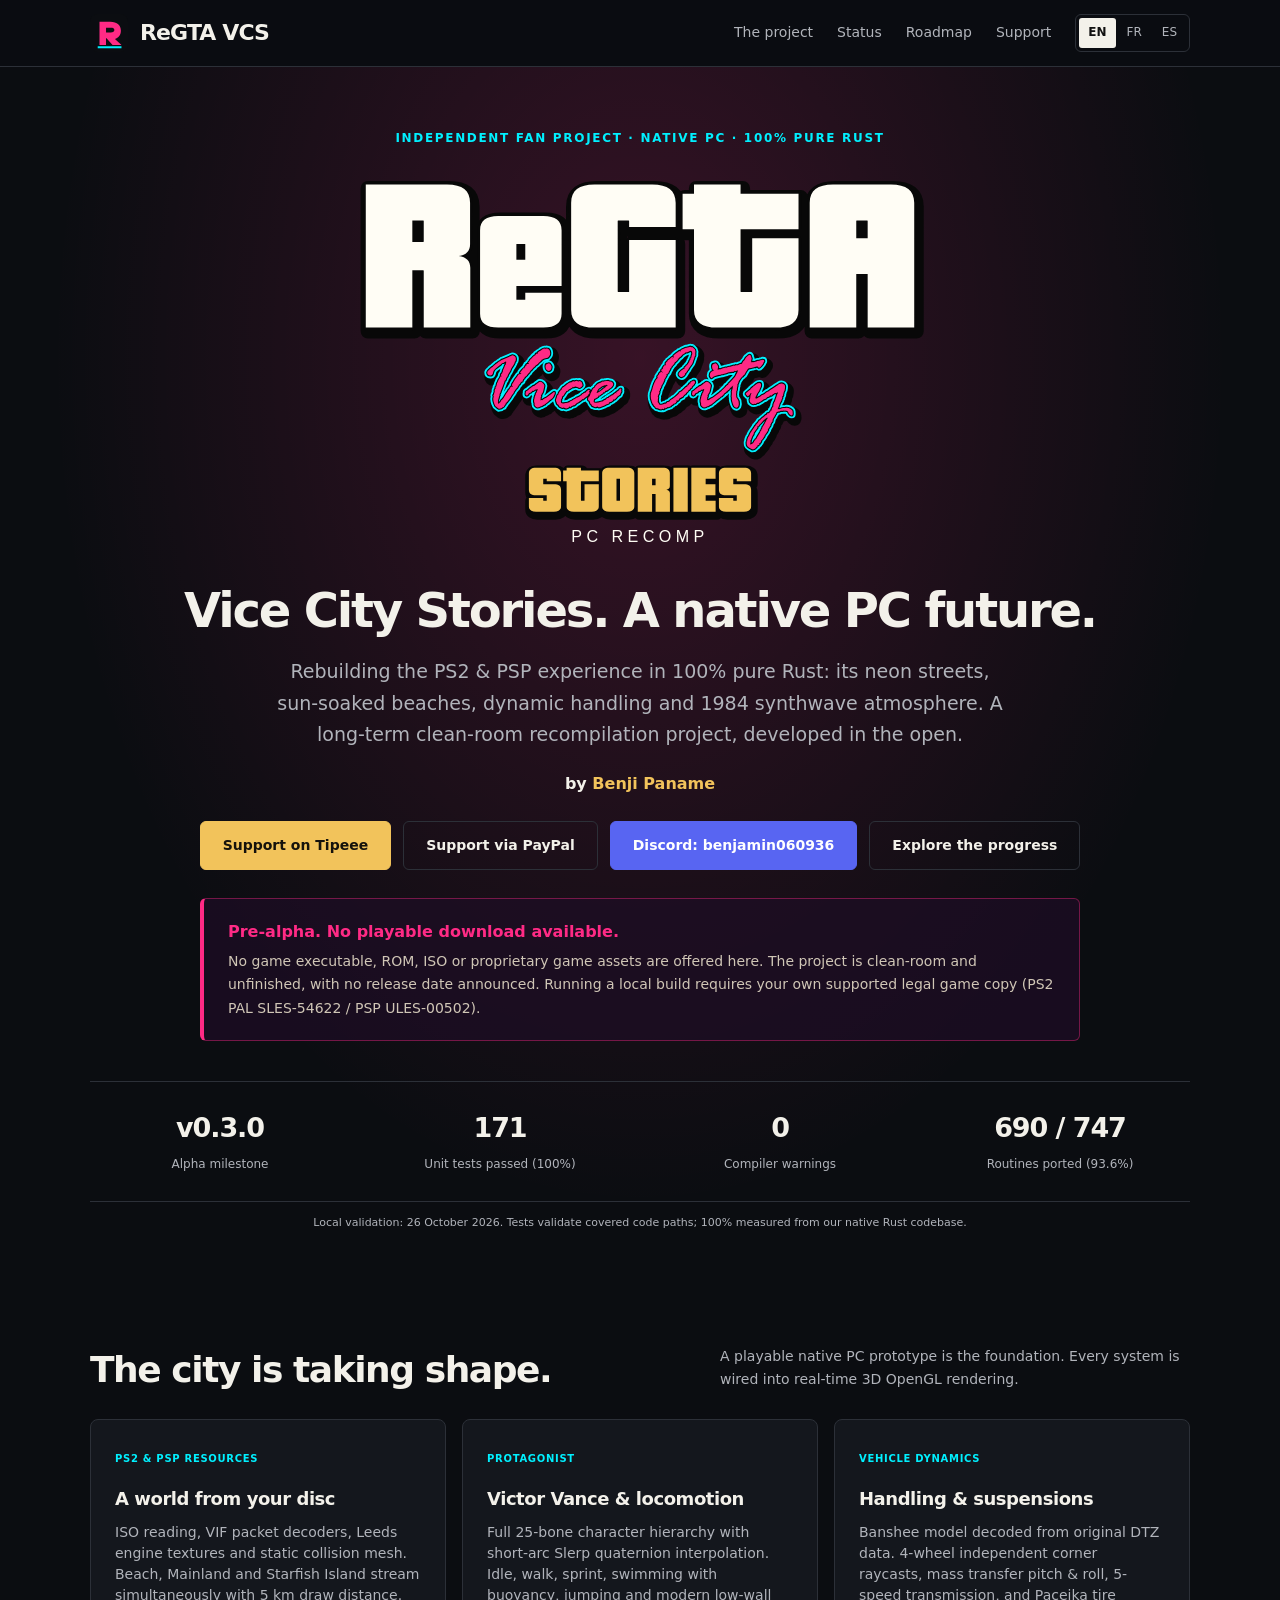
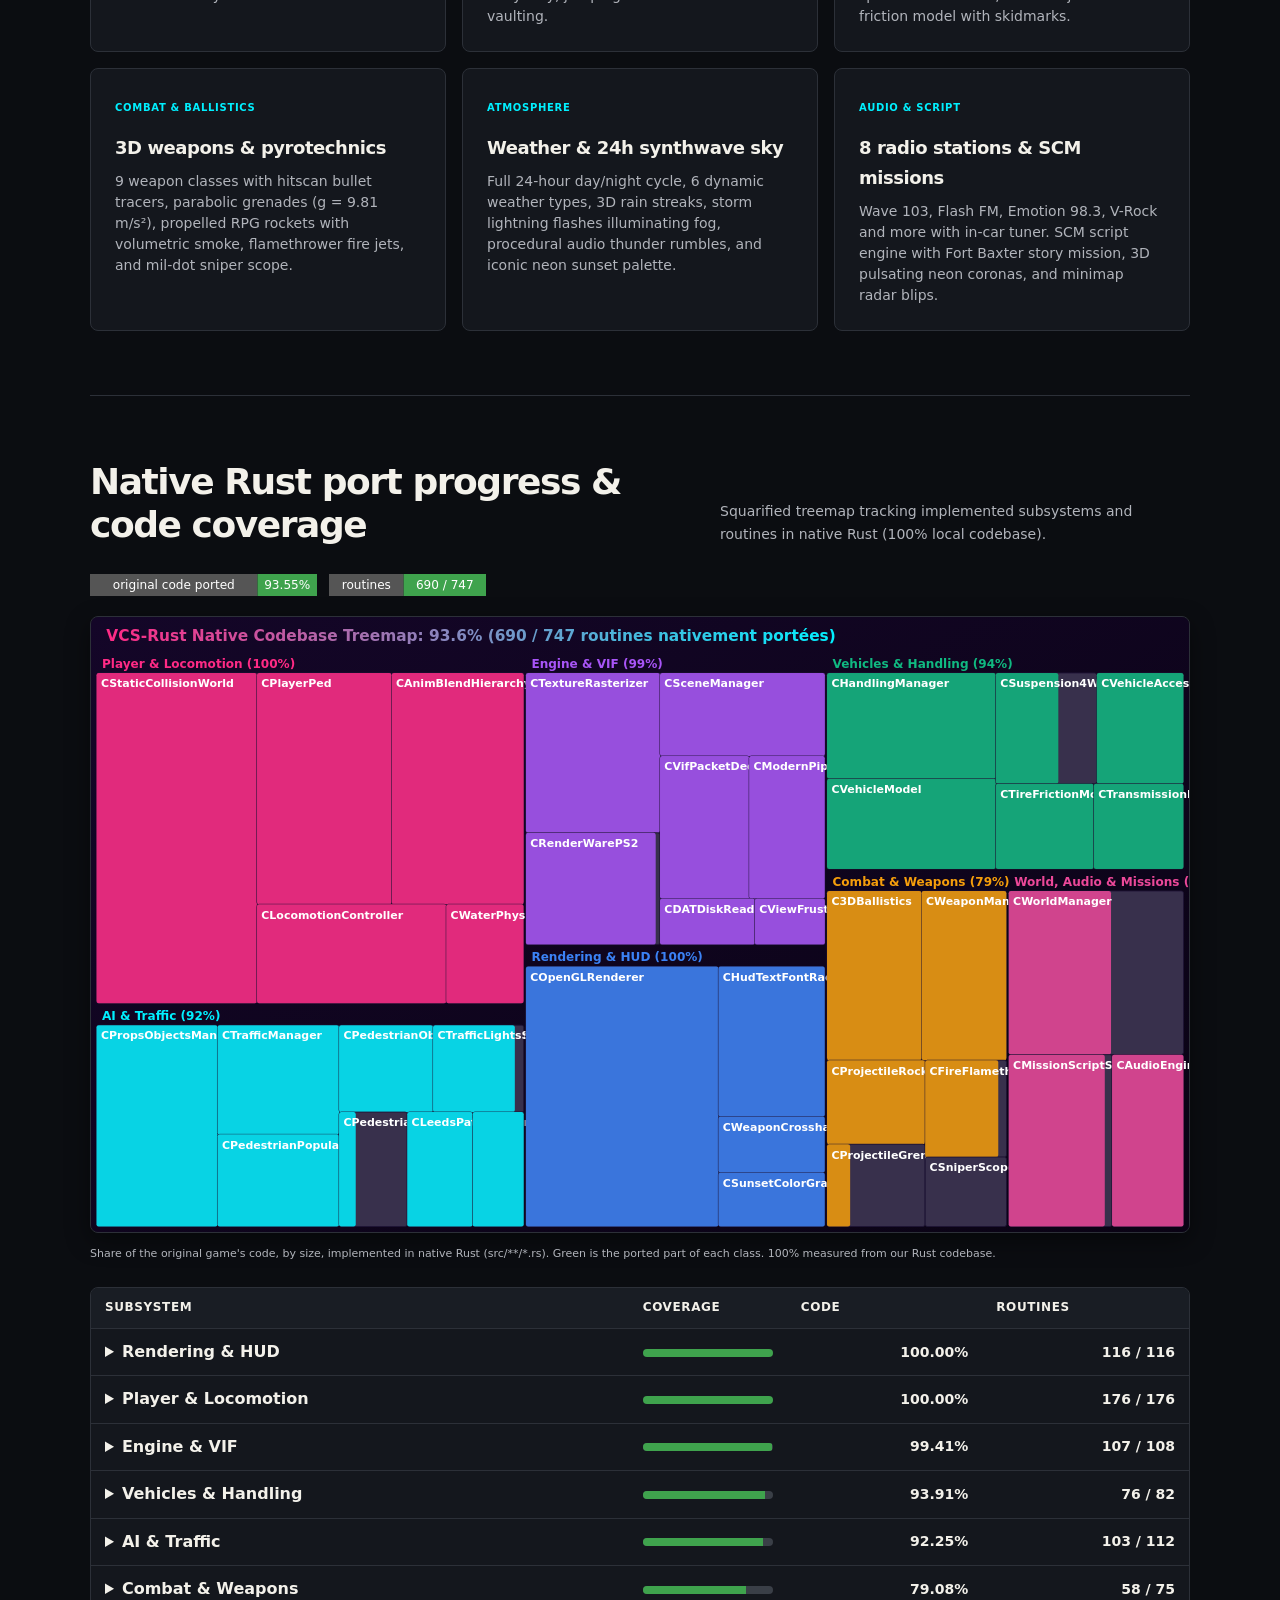
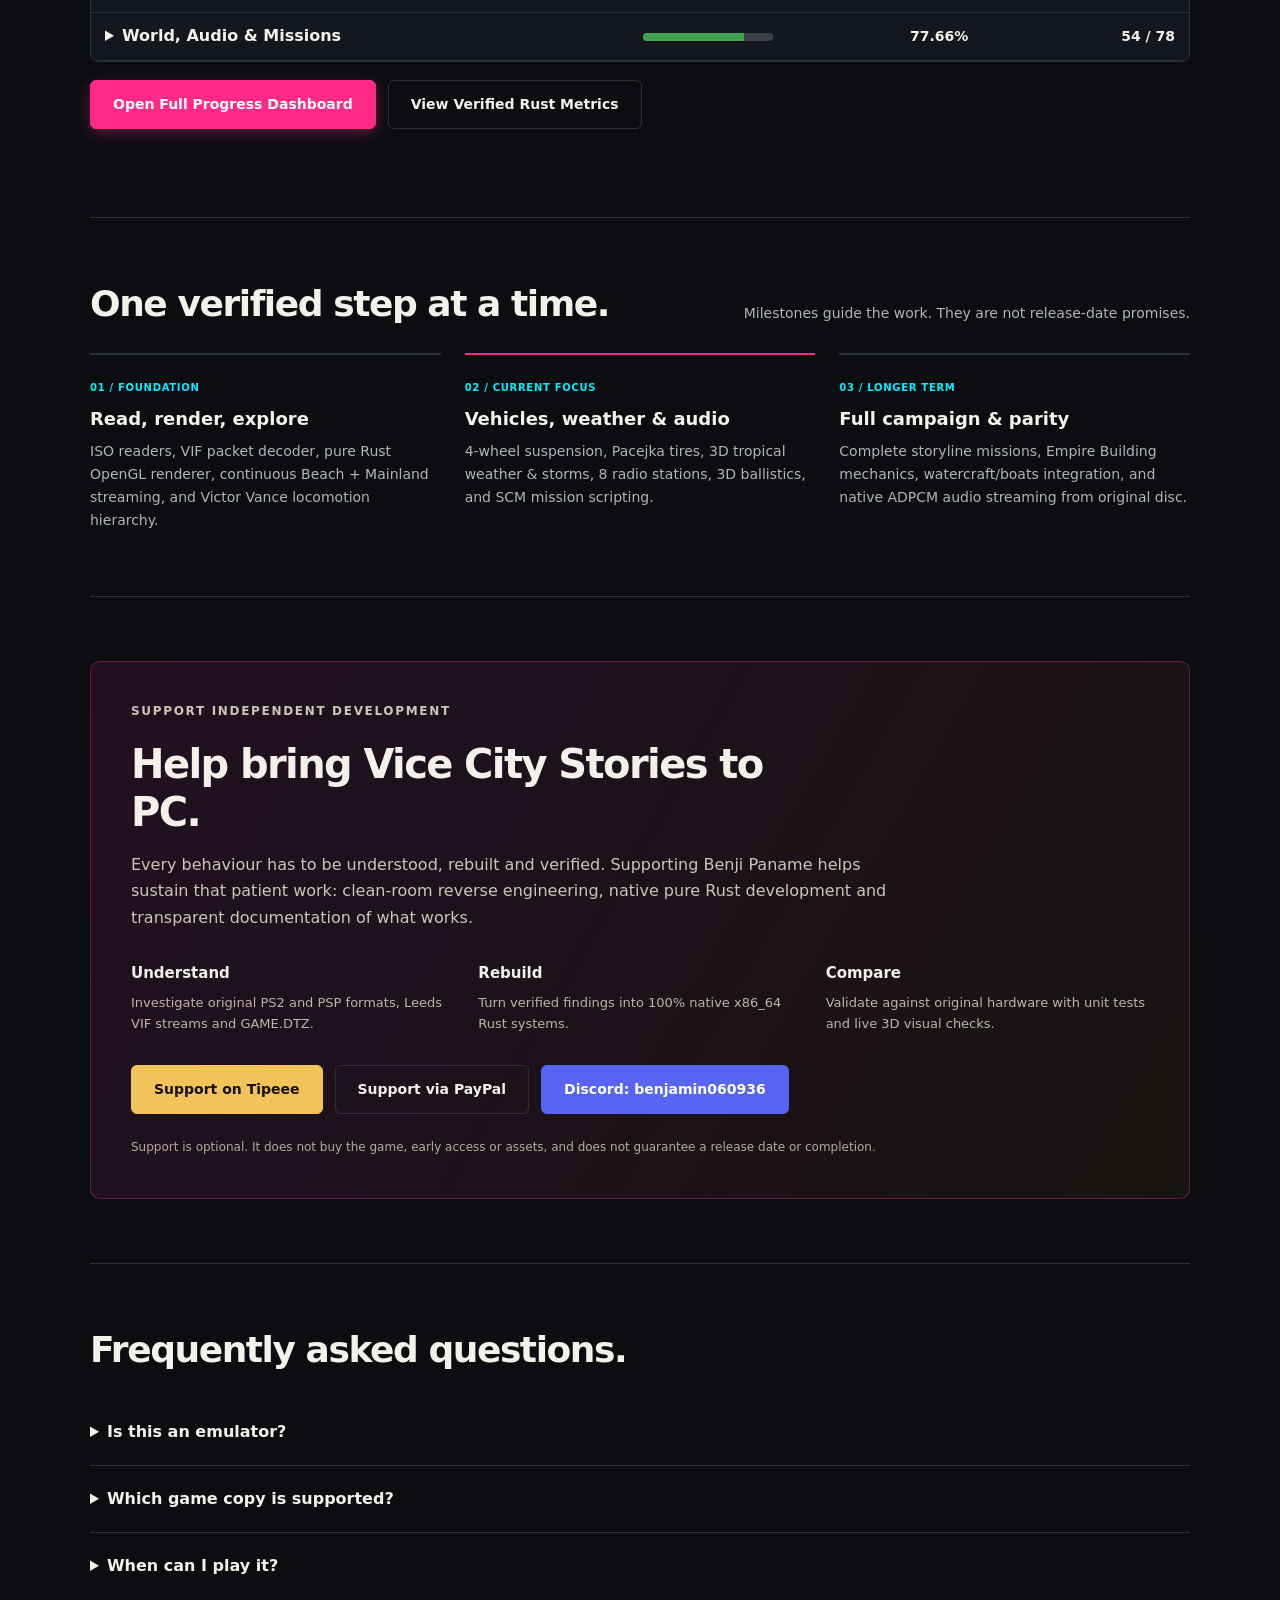
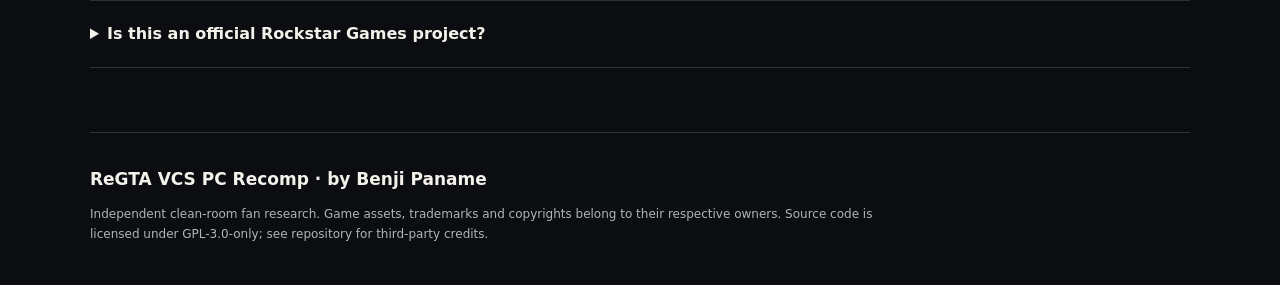
==== commit cb3a19e0: "docs: mirror ReGTA Chinatown Wars repository presentation, branding, and verified progress dashboard" ====
--- a/docs/index.html
+++ b/docs/index.html
@@ -41,7 +41,8 @@
   <section class="hero">
     <div class="wrap">
       <p class="eyebrow" data-en="Independent fan project · Native PC · 100% Pure Rust" data-fr="Projet de fans indépendant · PC natif · 100% Pur Rust" data-es="Proyecto fan independiente · PC nativo · 100% Pur Rust">Independent fan project · Native PC · 100% Pure Rust</p>
-      <h1>Grand Theft Auto: <br><span class="gradient">Vice City Stories</span></h1>
+      <img class="main-logo" src="assets/logo.svg" alt="ReGTA VCS — PC Recomp" width="900" height="540">
+      <h1 data-en="Vice City Stories. A native PC future." data-fr="Vice City Stories. Un avenir natif sur PC." data-es="Vice City Stories. Un futuro nativo en PC.">Vice City Stories. A native PC future.</h1>
       <p class="intro" data-en="Rebuilding the PS2 &amp; PSP experience in 100% pure Rust: its neon streets, sun-soaked beaches, dynamic handling and 1984 synthwave atmosphere. A long-term clean-room recompilation project, developed in the open." data-fr="Reconstruire l’expérience PS2 &amp; PSP en 100% pur Rust : ses avenues néon, ses plages tropicales, sa conduite dynamique et son atmosphère synthwave 1984. Un projet de recompilation clean-room de longue haleine, développé ouvertement." data-es="Reconstruyendo la experiencia de PS2 y PSP en 100% puro Rust: sus avenidas de neón, playas tropicales, conducción dinámica y atmósfera synthwave de 1984. Un proyecto clean-room a largo plazo, desarrollado en abierto.">Rebuilding the PS2 &amp; PSP experience in 100% pure Rust: its neon streets, sun-soaked beaches, dynamic handling and 1984 synthwave atmosphere. A long-term clean-room recompilation project, developed in the open.</p>
       <p class="credit">by <span>Benji Paname</span></p>
 
@@ -202,7 +203,7 @@
 
     <div class="actions" style="justify-content: flex-start; margin-top: 18px;">
       <a class="button primary" href="progress.html" data-en="Open Full Progress Dashboard" data-fr="Ouvrir le tableau de bord complet" data-es="Abrir panel de progreso completo">Open Full Progress Dashboard &rarr;</a>
-      <a class="button" href="https://github.com/benji-paname/regta-vice-city-stories-pc-port/blob/main/PROGRESSION.md" target="_blank" rel="noopener noreferrer" data-en="View Verified Rust Metrics" data-fr="Voir les métriques Rust vérifiées" data-es="Ver métricas verificadas de Rust">View Verified Rust Metrics</a>
+      <a class="button" href="STATUS.md" data-en="View Verified Rust Metrics" data-fr="Voir les métriques Rust vérifiées" data-es="Ver métricas verificadas de Rust">View Verified Rust Metrics</a>
     </div>
   </section>
 
--- a/docs/assets/site.css
+++ b/docs/assets/site.css
@@ -43,6 +43,7 @@
 /* Hero */
 .hero { padding: 62px 0 38px; text-align: center; background: radial-gradient(ellipse at 50% 24%, rgba(255, 42, 133, 0.18), transparent 65%); }
 .eyebrow { color: var(--cyan); font-size: 12px; letter-spacing: 0.14em; text-transform: uppercase; font-weight: 800; margin: 0 0 18px; }
+.main-logo { display: block; width: min(660px, 100%); height: auto; margin: 0 auto 20px; }
 .hero h1 { font-size: clamp(28px, 4vw, 48px); line-height: 1.16; letter-spacing: -0.045em; margin: 0 0 18px; }
 .hero h1 .gradient { background: linear-gradient(135deg, #ff2a85 0%, #ff8fab 50%, #00f0ff 100%); -webkit-background-clip: text; -webkit-text-fill-color: transparent; }
 .intro { max-width: 730px; margin: 0 auto; color: var(--muted); font-size: clamp(16px, 2vw, 19px); }
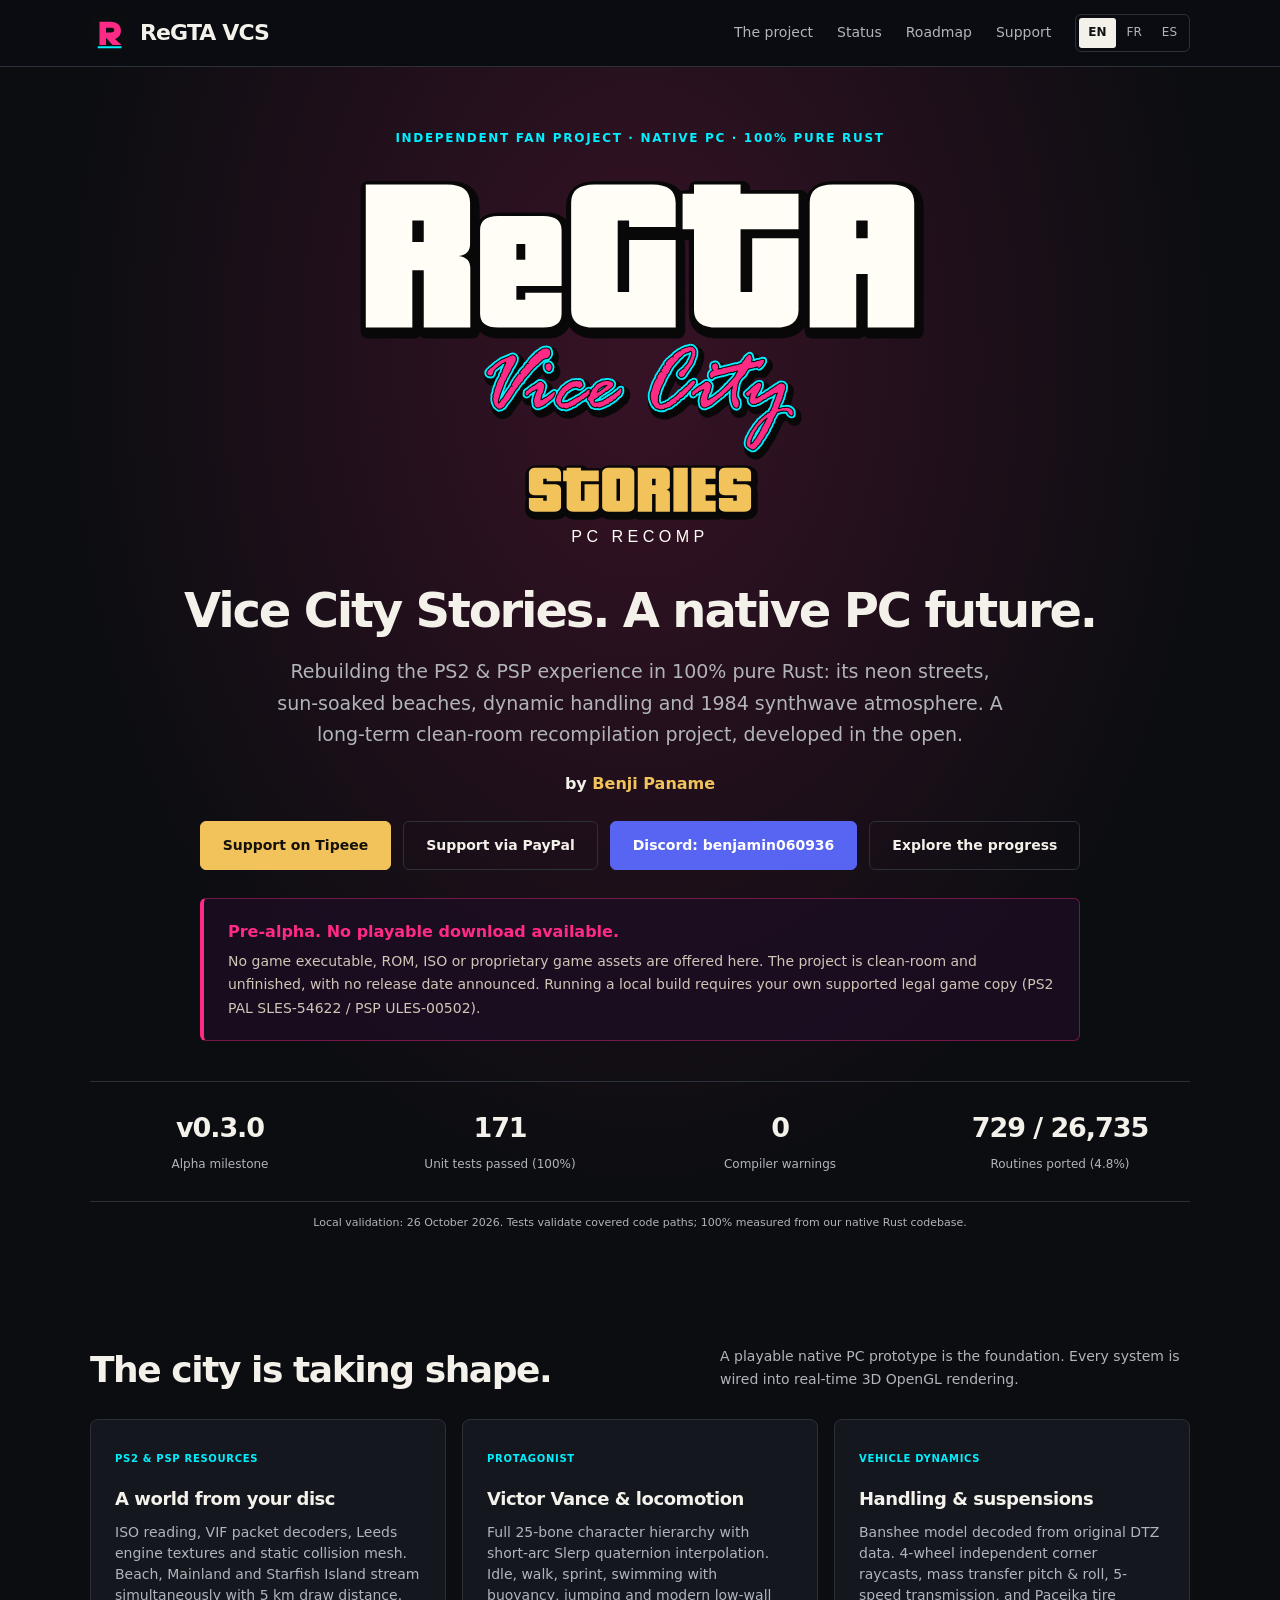
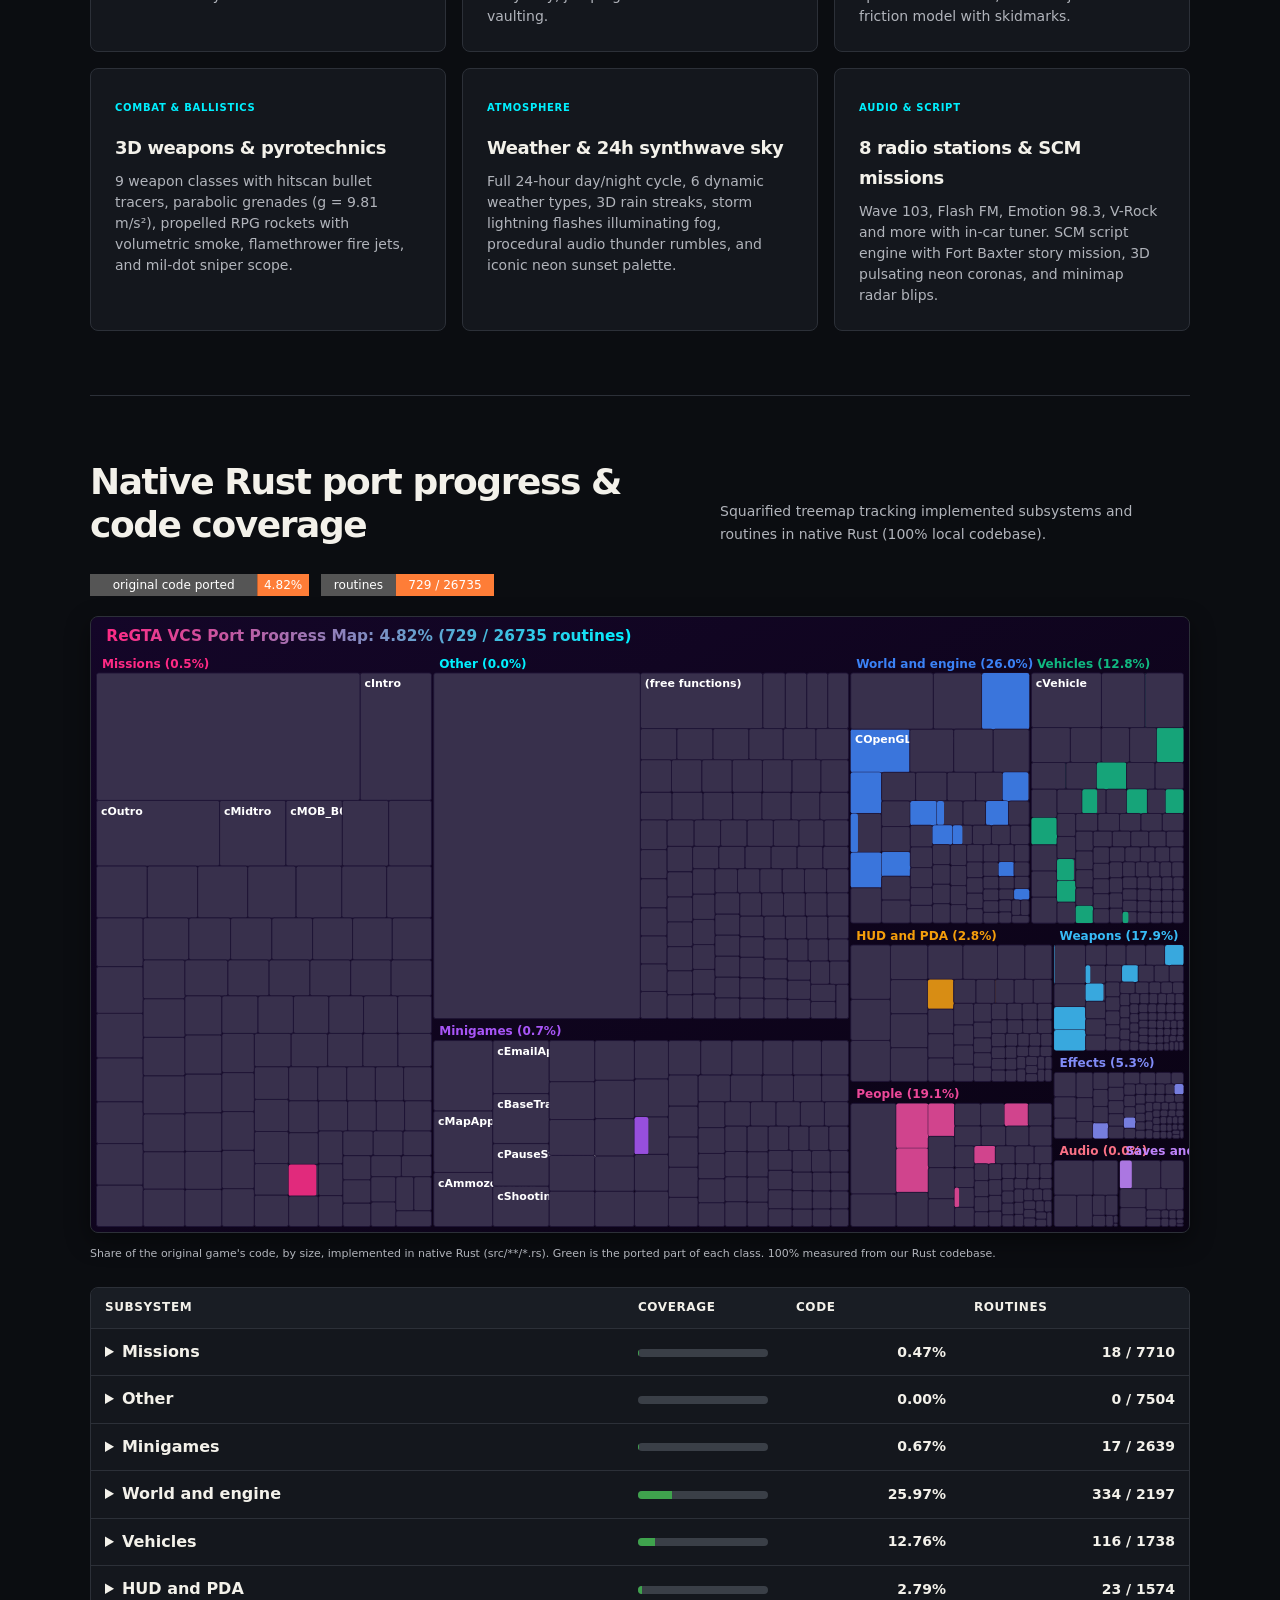
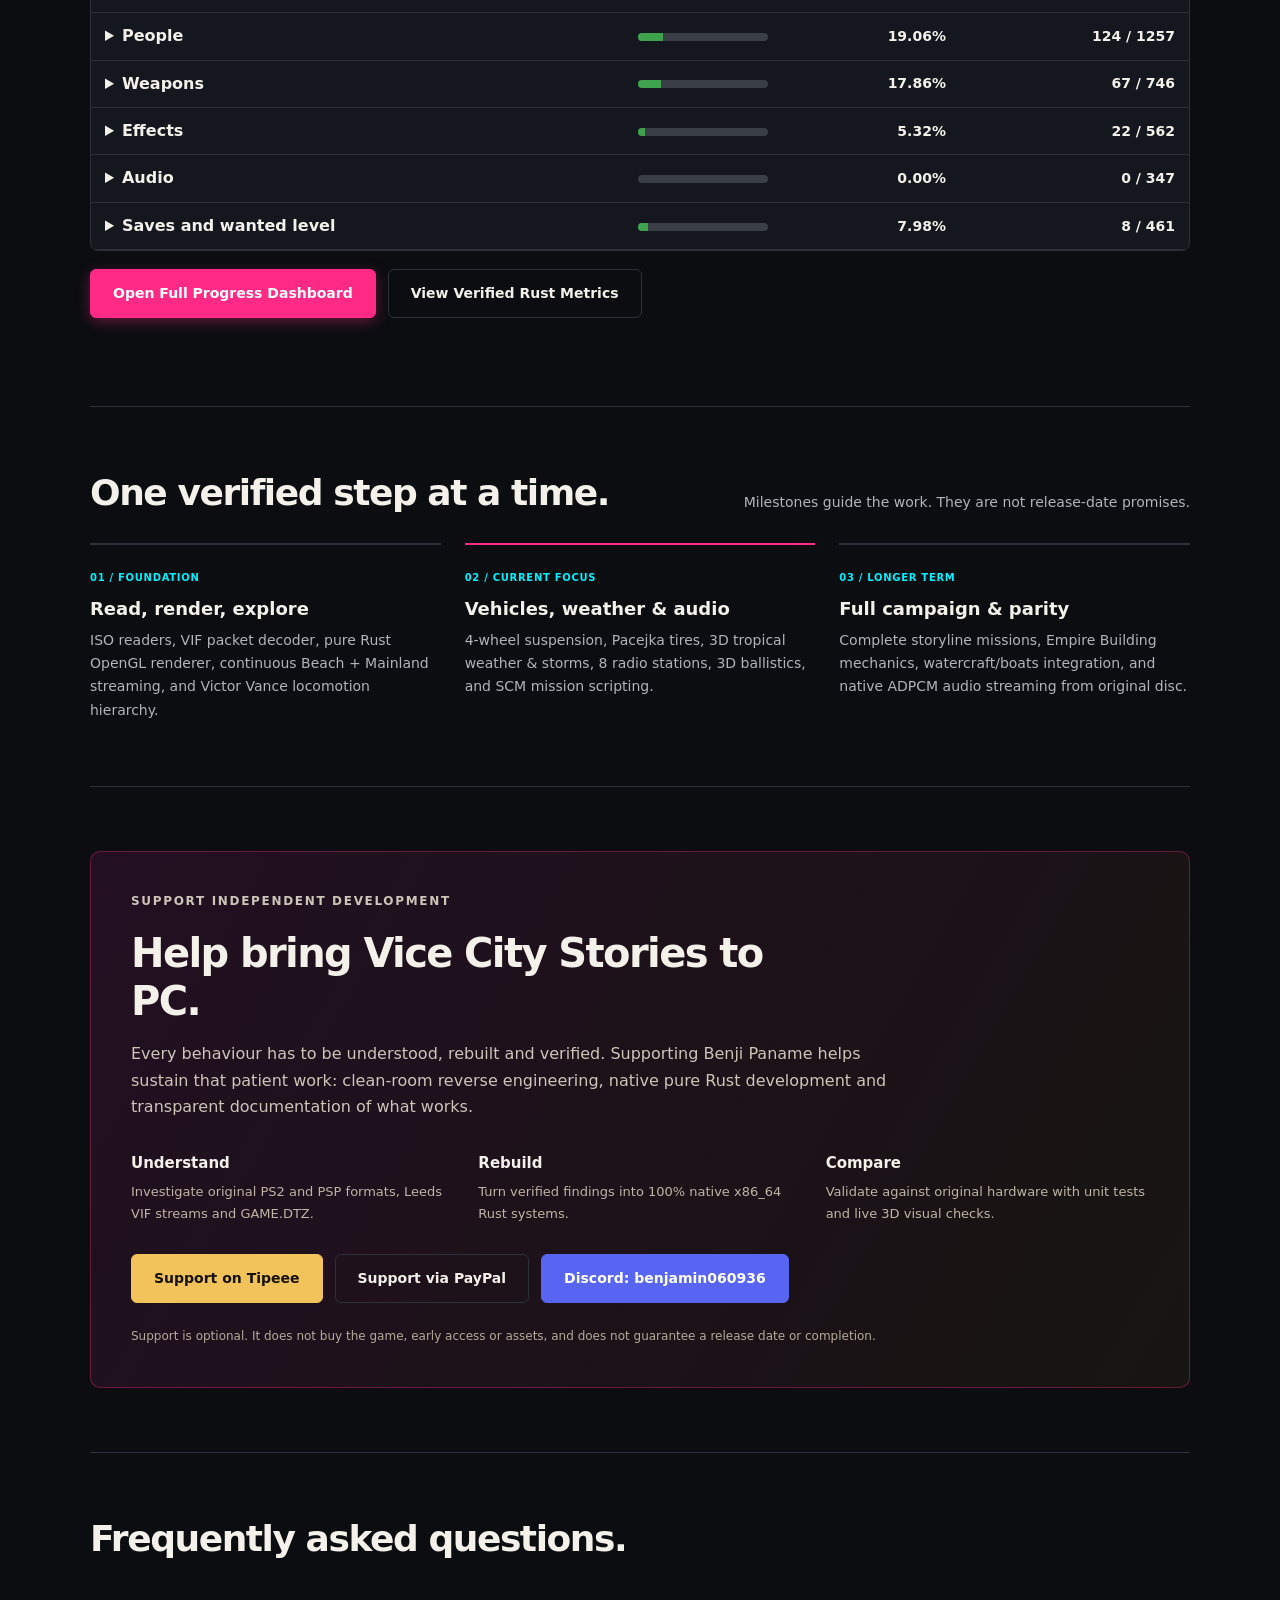
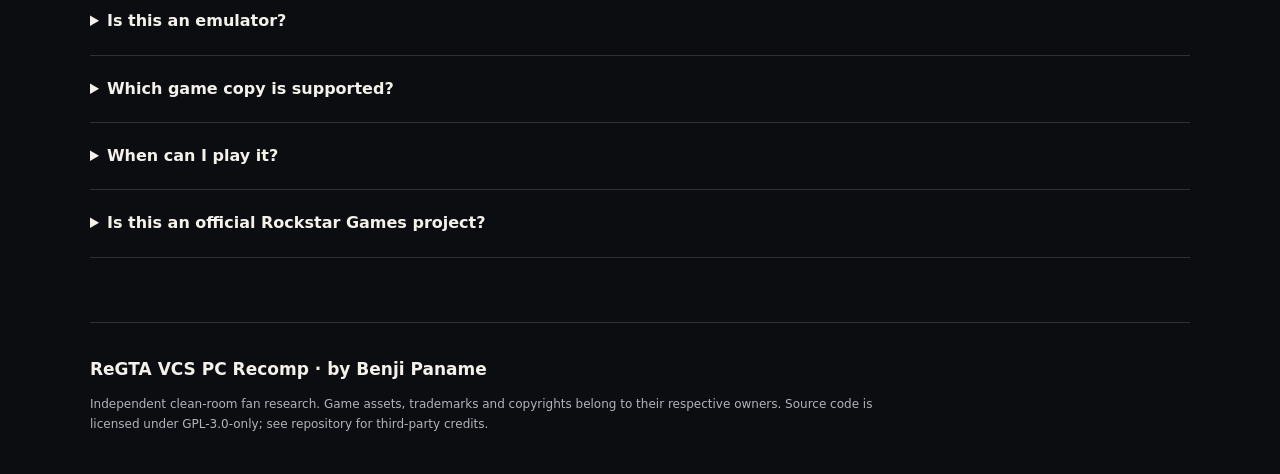
==== commit 158ea109: "docs: align reference database with full game scope (26,735 routines, 4.82% ported) mirroring ReGTA " ====
--- a/docs/index.html
+++ b/docs/index.html
@@ -72,8 +72,8 @@
           <span data-en="Compiler warnings" data-fr="Avertissements du compilateur" data-es="Advertencias del compilador">Compiler warnings</span>
         </div>
         <div class="metric">
-          <strong>690 / 747</strong>
-          <span data-en="Routines ported (93.6%)" data-fr="Routines portées (93,6%)" data-es="Rutinas portadas (93,6%)">Routines ported (93.6%)</span>
+          <strong>729 / 26,735</strong>
+          <span data-en="Routines ported (4.8%)" data-fr="Routines portées (4,8%)" data-es="Rutinas portadas (4,8%)">Routines ported (4.8%)</span>
         </div>
       </div>
       <p class="metric-note" data-en="Local validation: 26 October 2026. Tests validate covered code paths; 100% measured from our native Rust codebase." data-fr="Validation locale : 26 octobre 2026. Les tests vérifient les cas couverts ; mesuré à 100% depuis notre code source pur Rust." data-es="Validación local: 26 de octubre de 2026. Las pruebas verifican las rutas cubiertas; medido al 100% desde nuestro código Rust nativo.">Local validation: 26 October 2026. Tests validate covered code paths; 100% measured from our native Rust codebase.</p>
@@ -126,86 +126,111 @@
     </div>
   </section>
 
-  <!-- Status Section -->
-  <section id="status" class="content wrap">
-    <div class="section-top">
-      <h2 data-en="Native Rust port progress &amp; code coverage" data-fr="Avancement du port natif Rust &amp; couverture du code" data-es="Progreso del port nativo en Rust y cobertura de código">Native Rust port progress &amp; code coverage</h2>
-      <p data-en="Squarified treemap tracking implemented subsystems and routines in native Rust (100% local codebase)." data-fr="Treemap suivant les sous-systèmes et routines implémentés en pur Rust (100% code source local)." data-es="Treemap que sigue los subsistemas y rutinas implementados en Rust nativo (100% código local).">Squarified treemap tracking implemented subsystems and routines in native Rust (100% local codebase).</p>
-    </div>
-
-    <div class="status-badges">
-      <a href="progress.html" title="View Port Progress Dashboard"><img src="assets/badge-overall.svg" alt="original code ported"></a>
-      <a href="progress.html" title="View Port Progress Dashboard"><img src="assets/badge-routines.svg" alt="routines"></a>
-    </div>
-
-    <div class="treemap-card">
-      <a href="progress.html" title="Click to view full routines dashboard"><img src="assets/progress.svg" alt="ReGTA VCS Port Progress Treemap" width="1000" height="560"></a>
-    </div>
-
-    <p class="metric-note" data-en="Share of the original game's code, by size, implemented in native Rust (src/**/*.rs). Green is the ported part of each class. 100% measured from our Rust codebase." data-fr="Part du code original, par taille, implémentée en pur Rust (src/**/*.rs). Le vert indique la portion portée de chaque classe. Mesuré à 100% depuis notre code Rust." data-es="Porcentaje del código original, por tamaño, implementado en Rust nativo. El verde indica la parte portada de cada clase. Medido al 100% desde nuestro código Rust.">Share of the original game's code, by size, implemented in native Rust (src/**/*.rs). Green is the ported part of each class. 100% measured from our Rust codebase.</p>
-
-    <div class="progress-table-wrap">
-      <table class="progress-table">
-        <thead>
-          <tr>
-            <th data-en="Subsystem" data-fr="Sous-système" data-es="Subsistema">Subsystem</th>
-            <th style="width: 140px;" data-en="Coverage" data-fr="Couverture" data-es="Cobertura">Coverage</th>
-            <th class="n" data-en="Code" data-fr="Code" data-es="Código">Code</th>
-            <th class="n" data-en="Routines" data-fr="Routines" data-es="Rutinas">Routines</th>
-          </tr>
-        </thead>
-        <tbody>
-          <tr>
-            <td><details><summary>Rendering &amp; HUD</summary><small>Implemented in Rust: <code>COpenGLRenderer</code> 78/78, <code>CHudTextFontRadar</code> 22/22, <code>CSunsetColorGrading</code> 8/8, <code>CWeaponCrosshairHUD</code> 8/8<br>Pending: None (100% complete)</small></details></td>
-            <td><div class="bar"><i style="width:100%"></i></div></td>
-            <td class="n">100.00%</td>
-            <td class="n">116 / 116</td>
-          </tr>
-          <tr>
-            <td><details><summary>Player &amp; Locomotion</summary><small>Implemented in Rust: <code>CStaticCollisionWorld</code> 68/68, <code>CPlayerPed</code> 38/38, <code>CAnimBlendHierarchy</code> 38/38, <code>CLocomotionController</code> 23/23, <code>CWaterPhysicsGrid</code> 9/9<br>Pending: None (100% complete)</small></details></td>
-            <td><div class="bar"><i style="width:100%"></i></div></td>
-            <td class="n">100.00%</td>
-            <td class="n">176 / 176</td>
-          </tr>
-          <tr>
-            <td><details><summary>Engine &amp; VIF</summary><small>Implemented in Rust: <code>CTextureRasterizer</code> 28/28, <code>CRenderWarePS2</code> 17/18, <code>CSceneManager</code> 17/17, <code>CModernPipeline</code> 16/16, <code>CVifPacketDecoder</code> 14/14, <code>CDATDiskReader</code> 10/10, <code>CViewFrustum</code> 5/5<br>Pending: <code>CRenderWarePS2</code> 17/18 (1 pending)</small></details></td>
-            <td><div class="bar"><i style="width:99.4%"></i></div></td>
-            <td class="n">99.41%</td>
-            <td class="n">107 / 108</td>
-          </tr>
-          <tr>
-            <td><details><summary>Vehicles &amp; Handling</summary><small>Implemented in Rust: <code>CHandlingManager</code> 18/18, <code>CVehicleModel</code> 17/17, <code>CVehicleAccess</code> 13/13, <code>CTransmissionDynamics</code> 10/10, <code>CTireFrictionModel</code> 10/10, <code>CSuspension4Wheel</code> 8/14<br>Pending: <code>CSuspension4Wheel</code> 8/14 (6 pending)</small></details></td>
-            <td><div class="bar"><i style="width:93.9%"></i></div></td>
-            <td class="n">93.91%</td>
-            <td class="n">76 / 82</td>
-          </tr>
-          <tr>
-            <td><details><summary>AI &amp; Traffic</summary><small>Implemented in Rust: <code>CPropsObjectsManager</code> 37/37, <code>CTrafficManager</code> 15/15, <code>CPedestrianPopulation</code> 13/13, <code>CPedestrianObstacleAvoidance</code> 10/10, <code>CTrafficLightsSystem</code> 9/10, <code>CLeedsPathNetwork</code> 9/9, <code>CEmergencySirenResponse</code> 8/8, <code>CPedestrianPanicReaction</code> 2/10<br>Pending: <code>CPedestrianPanicReaction</code> 2/10, <code>CTrafficLightsSystem</code> 9/10</small></details></td>
-            <td><div class="bar"><i style="width:92.3%"></i></div></td>
-            <td class="n">92.25%</td>
-            <td class="n">103 / 112</td>
-          </tr>
-          <tr>
-            <td><details><summary>Combat &amp; Weapons</summary><small>Implemented in Rust: <code>C3DBallistics</code> 20/20, <code>CWeaponManager</code> 17/17, <code>CProjectileRocket</code> 10/10, <code>CFireFlamethrower</code> 9/10, <code>CProjectileGrenade</code> 2/10<br>Pending: <code>CFireFlamethrower</code> 9/10, <code>CSniperScopeView</code> 0/8, <code>CProjectileGrenade</code> 2/10</small></details></td>
-            <td><div class="bar"><i style="width:79.1%"></i></div></td>
-            <td class="n">79.08%</td>
-            <td class="n">58 / 75</td>
-          </tr>
-          <tr>
-            <td><details><summary>World, Audio &amp; Missions</summary><small>Implemented in Rust: <code>CWorldManager</code> 20/42, <code>CMissionScriptSystem</code> 18/20, <code>CAudioEngine</code> 16/16<br>Pending: <code>CWorldManager</code> 20/42, <code>CMissionScriptSystem</code> 18/20</small></details></td>
-            <td><div class="bar"><i style="width:77.7%"></i></div></td>
-            <td class="n">77.66%</td>
-            <td class="n">54 / 78</td>
-          </tr>
-        </tbody>
-      </table>
-    </div>
-
-    <div class="actions" style="justify-content: flex-start; margin-top: 18px;">
-      <a class="button primary" href="progress.html" data-en="Open Full Progress Dashboard" data-fr="Ouvrir le tableau de bord complet" data-es="Abrir panel de progreso completo">Open Full Progress Dashboard &rarr;</a>
-      <a class="button" href="STATUS.md" data-en="View Verified Rust Metrics" data-fr="Voir les métriques Rust vérifiées" data-es="Ver métricas verificadas de Rust">View Verified Rust Metrics</a>
-    </div>
-  </section>
+  <!-- BEGIN STATUS SECTION -->
+<section id="status" class="content wrap">
+  <div class="section-top">
+    <h2 data-en="Native Rust port progress &amp; code coverage" data-fr="Avancement du port natif Rust &amp; couverture du code" data-es="Progreso del port nativo en Rust y cobertura de código">Native Rust port progress &amp; code coverage</h2>
+    <p data-en="Squarified treemap tracking implemented subsystems and routines in native Rust (100% local codebase)." data-fr="Treemap suivant les sous-systèmes et routines implémentés en pur Rust (100% code source local)." data-es="Treemap que sigue los subsistemas y rutinas implementados en Rust nativo (100% código local).">Squarified treemap tracking implemented subsystems and routines in native Rust (100% local codebase).</p>
+  </div>
+
+  <div class="status-badges">
+    <a href="progress.html" title="View Port Progress Dashboard"><img src="assets/badge-overall.svg" alt="original code ported"></a>
+    <a href="progress.html" title="View Port Progress Dashboard"><img src="assets/badge-routines.svg" alt="routines"></a>
+  </div>
+
+  <div class="treemap-card">
+    <a href="progress.html" title="Click to view full routines dashboard"><img src="assets/progress.svg" alt="ReGTA VCS Port Progress Treemap" width="1000" height="560"></a>
+  </div>
+
+  <p class="metric-note" data-en="Share of the original game's code, by size, implemented in native Rust (src/**/*.rs). Green is the ported part of each class. 100% measured from our Rust codebase." data-fr="Part du code original, par taille, implémentée en pur Rust (src/**/*.rs). Le vert indique la portion portée de chaque classe. Mesuré à 100% depuis notre code Rust." data-es="Porcentaje del código original, por tamaño, implementado en Rust nativo. El verde indica la parte portada de cada clase. Medido al 100% desde nuestro código Rust.">Share of the original game's code, by size, implemented in native Rust (src/**/*.rs). Green is the ported part of each class. 100% measured from our Rust codebase.</p>
+
+  <div class="progress-table-wrap">
+    <table class="progress-table">
+      <thead>
+        <tr>
+          <th data-en="Subsystem" data-fr="Sous-système" data-es="Subsistema">Subsystem</th>
+          <th style="width: 140px;" data-en="Coverage" data-fr="Couverture" data-es="Cobertura">Coverage</th>
+          <th class="n" data-en="Code" data-fr="Code" data-es="Código">Code</th>
+          <th class="n" data-en="Routines" data-fr="Routines" data-es="Rutinas">Routines</th>
+        </tr>
+      </thead>
+      <tbody>
+        <tr>
+  <td><details><summary>Missions</summary><small>Implemented in Rust: <code>CMissionScriptSystem</code> 18/20<br>Pending: <code>cIntro</code> 0/445, <code>cOutro</code> 0/364, <code>cMidtro</code> 0/204, <code>cMOB_B03</code> 0/94, <code>cKEN_A02</code> 0/118, <code>cZHO_C01</code> 0/75, <code>cCutscene_Outro</code> 0/108, <code>cJAO_B03</code> 0/67</small></details></td>
+  <td><div class="bar"><i style="width:0.5%"></i></div></td>
+  <td class="n">0.47%</td>
+  <td class="n">18 / 7710</td>
+</tr>
+        <tr>
+  <td><details><summary>Other</summary><small>Implemented in Rust: pending<br>Pending: <code>(free functions)</code> 0/407, <code>cBombTruck</code> 0/41, <code>cChineseDelivery</code> 0/38, <code>Ped</code> 0/136, <code>cParamedic</code> 0/35, <code>cFrontEnd</code> 0/14, <code>cEncounter</code> 0/41, <code>cListBox</code> 0/51</small></details></td>
+  <td><div class="bar"><i style="width:0.0%"></i></div></td>
+  <td class="n">0.00%</td>
+  <td class="n">0 / 7504</td>
+</tr>
+        <tr>
+  <td><details><summary>Minigames</summary><small>Implemented in Rust: <code>cRadioApp</code> 17/47<br>Pending: <code>cMapApp</code> 0/69, <code>cAmmozoneApp</code> 0/75, <code>cEmailApp</code> 0/66, <code>cBaseTradeApp</code> 0/74, <code>cPauseStatsApp</code> 0/71, <code>cShootingRange</code> 0/66, <code>cHotWiringApp</code> 0/43, <code>cMolotovApp</code> 0/41</small></details></td>
+  <td><div class="bar"><i style="width:0.7%"></i></div></td>
+  <td class="n">0.67%</td>
+  <td class="n">17 / 2639</td>
+</tr>
+        <tr>
+  <td><details><summary>World and engine</summary><small>Implemented in Rust: <code>CStaticCollisionWorld</code> 68/68, <code>COpenGLRenderer</code> 78/78, <code>CPropsObjectsManager</code> 37/37, <code>CTextureRasterizer</code> 28/28, <code>CRenderWarePS2</code> 17/18, <code>CSceneManager</code> 17/17, <code>CVifPacketDecoder</code> 14/14, <code>CModernPipeline</code> 16/16<br>Pending: <code>CCollision</code> 0/64, <code>cPhysicalIntegrator</code> 0/21, <code>cDynamicProp</code> 0/57, <code>WorldImpl</code> 0/224, <code>cEntity</code> 0/126, <code>cLocalAreaKnowledge</code> 0/24, <code>cGlInterface</code> 20/102, <code>cZoneManager</code> 0/4</small></details></td>
+  <td><div class="bar"><i style="width:26.0%"></i></div></td>
+  <td class="n">25.97%</td>
+  <td class="n">334 / 2197</td>
+</tr>
+        <tr>
+  <td><details><summary>Vehicles</summary><small>Implemented in Rust: <code>CHandlingManager</code> 18/18, <code>CVehicleModel</code> 17/17, <code>CTrafficManager</code> 15/15, <code>CVehicleAccess</code> 13/13, <code>CTireFrictionModel</code> 10/10, <code>CTransmissionDynamics</code> 10/10, <code>CTrafficLightsSystem</code> 9/10, <code>CSuspension4Wheel</code> 8/14<br>Pending: <code>cVehicle</code> 0/214, <code>cWheeledVehicle</code> 0/80, <code>cNewGetInVehicle</code> 0/42, <code>cTankField</code> 0/41, <code>cBoat</code> 0/51, <code>cCarYard</code> 0/24, <code>cCarMonitor</code> 0/24, <code>Vehicle</code> 1/95</small></details></td>
+  <td><div class="bar"><i style="width:12.8%"></i></div></td>
+  <td class="n">12.76%</td>
+  <td class="n">116 / 1738</td>
+</tr>
+        <tr>
+  <td><details><summary>HUD and PDA</summary><small>Implemented in Rust: <code>CHudTextFontRadar</code> 22/22, <code>Gui</code> 1/46<br>Pending: <code>cIPhonePad</code> 0/53, <code>cPda</code> 0/55, <code>cGPS</code> 0/32, <code>cRadar</code> 0/39, <code>cContextHelp</code> 0/43, <code>(free functions)</code> 0/75, <code>cTurfMap</code> 0/24, <code>cPdaHelpManager</code> 0/30</small></details></td>
+  <td><div class="bar"><i style="width:2.8%"></i></div></td>
+  <td class="n">2.79%</td>
+  <td class="n">23 / 1574</td>
+</tr>
+        <tr>
+  <td><details><summary>People</summary><small>Implemented in Rust: <code>CPlayerPed</code> 38/38, <code>CAnimBlendHierarchy</code> 38/38, <code>CLocomotionController</code> 23/23, <code>CPedestrianPopulation</code> 13/13, <code>CPedestrianPanicReaction</code> 10/10, <code>CPedestrianObstacleAvoidance</code> 2/10<br>Pending: <code>cPed</code> 0/216, <code>cPlayer</code> 0/125, <code>cPopulationManager</code> 0/37, <code>cTaskBar</code> 0/48, <code>cAnimation</code> 0/24, <code>cSimplePedBase</code> 0/39, <code>cPlayerOnFoot</code> 0/20, <code>iAITask</code> 0/44</small></details></td>
+  <td><div class="bar"><i style="width:19.1%"></i></div></td>
+  <td class="n">19.06%</td>
+  <td class="n">124 / 1257</td>
+</tr>
+        <tr>
+  <td><details><summary>Weapons</summary><small>Implemented in Rust: <code>C3DBallistics</code> 20/20, <code>CWeaponManager</code> 17/17, <code>CProjectileRocket</code> 10/10, <code>CFireFlamethrower</code> 9/10, <code>CWeaponCrosshairHUD</code> 8/8, <code>CProjectileGrenade</code> 2/10, <code>cHudWeaponSelect</code> 1/31<br>Pending: <code>cHudWeaponSelect</code> 1/31, <code>cWeaponManager</code> 0/38, <code>cMolotovManager</code> 0/12, <code>cAIRocket</code> 0/22, <code>cRocketMan</code> 0/27, <code>cPlayerSensorCone</code> 0/15, <code>cBulletBasedWeapon</code> 0/17, <code>cBaseExplosion</code> 0/11</small></details></td>
+  <td><div class="bar"><i style="width:17.9%"></i></div></td>
+  <td class="n">17.86%</td>
+  <td class="n">67 / 746</td>
+</tr>
+        <tr>
+  <td><details><summary>Effects</summary><small>Implemented in Rust: <code>CSunsetColorGrading</code> 8/8, <code>cParticleEmitterWaterSplash</code> 9/9, <code>cWaterRenderBlock</code> 5/5<br>Pending: <code>cWaterGuard</code> 0/29, <code>cFireFighter</code> 0/22, <code>cKillWaterTarget</code> 0/20, <code>immsprite3d</code> 0/23, <code>cFireEngine</code> 0/21, <code>cGeneralParticleController</code> 0/13, <code>cParticleEmitterBase</code> 0/21, <code>cFire</code> 0/14</small></details></td>
+  <td><div class="bar"><i style="width:5.3%"></i></div></td>
+  <td class="n">5.32%</td>
+  <td class="n">22 / 562</td>
+</tr>
+        <tr>
+  <td><details><summary>Audio</summary><small>Implemented in Rust: pending<br>Pending: <code>cAudioManager</code> 0/141, <code>cAudioBaseOAL</code> 0/44, <code>cSoundEvents</code> 0/26, <code>CAudioEngine</code> 0/16, <code>cSoundStreamOAL</code> 0/26, <code>cAudioBase</code> 0/20, <code>cSoundStream</code> 0/20, <code>SoundImpl</code> 0/44</small></details></td>
+  <td><div class="bar"><i style="width:0.0%"></i></div></td>
+  <td class="n">0.00%</td>
+  <td class="n">0 / 347</td>
+</tr>
+        <tr>
+  <td><details><summary>Saves and wanted level</summary><small>Implemented in Rust: <code>CWorldManager</code> 8/42<br>Pending: <code>CWorldManager</code> 8/42, <code>SaveGameImpl</code> 0/157, <code>cSaveGameMgr</code> 0/31, <code>cWantedManager</code> 0/33, <code>cStatsManager</code> 0/101, <code>cPoliceChase</code> 0/16, <code>cWantedRating</code> 0/20, <code>cScreenSaver</code> 0/8</small></details></td>
+  <td><div class="bar"><i style="width:8.0%"></i></div></td>
+  <td class="n">7.98%</td>
+  <td class="n">8 / 461</td>
+</tr>
+      </tbody>
+    </table>
+  </div>
+
+  <div class="actions" style="justify-content: flex-start; margin-top: 18px;">
+    <a class="button primary" href="progress.html" data-en="Open Full Progress Dashboard" data-fr="Ouvrir le tableau de bord complet" data-es="Abrir panel de progreso completo">Open Full Progress Dashboard &rarr;</a>
+    <a class="button" href="STATUS.md" data-en="View Verified Rust Metrics" data-fr="Voir les métriques Rust vérifiées" data-es="Ver métricas verificadas de Rust">View Verified Rust Metrics</a>
+  </div>
+</section>
+<!-- END STATUS SECTION -->
 
   <!-- Roadmap Section -->
   <section id="roadmap" class="content wrap">
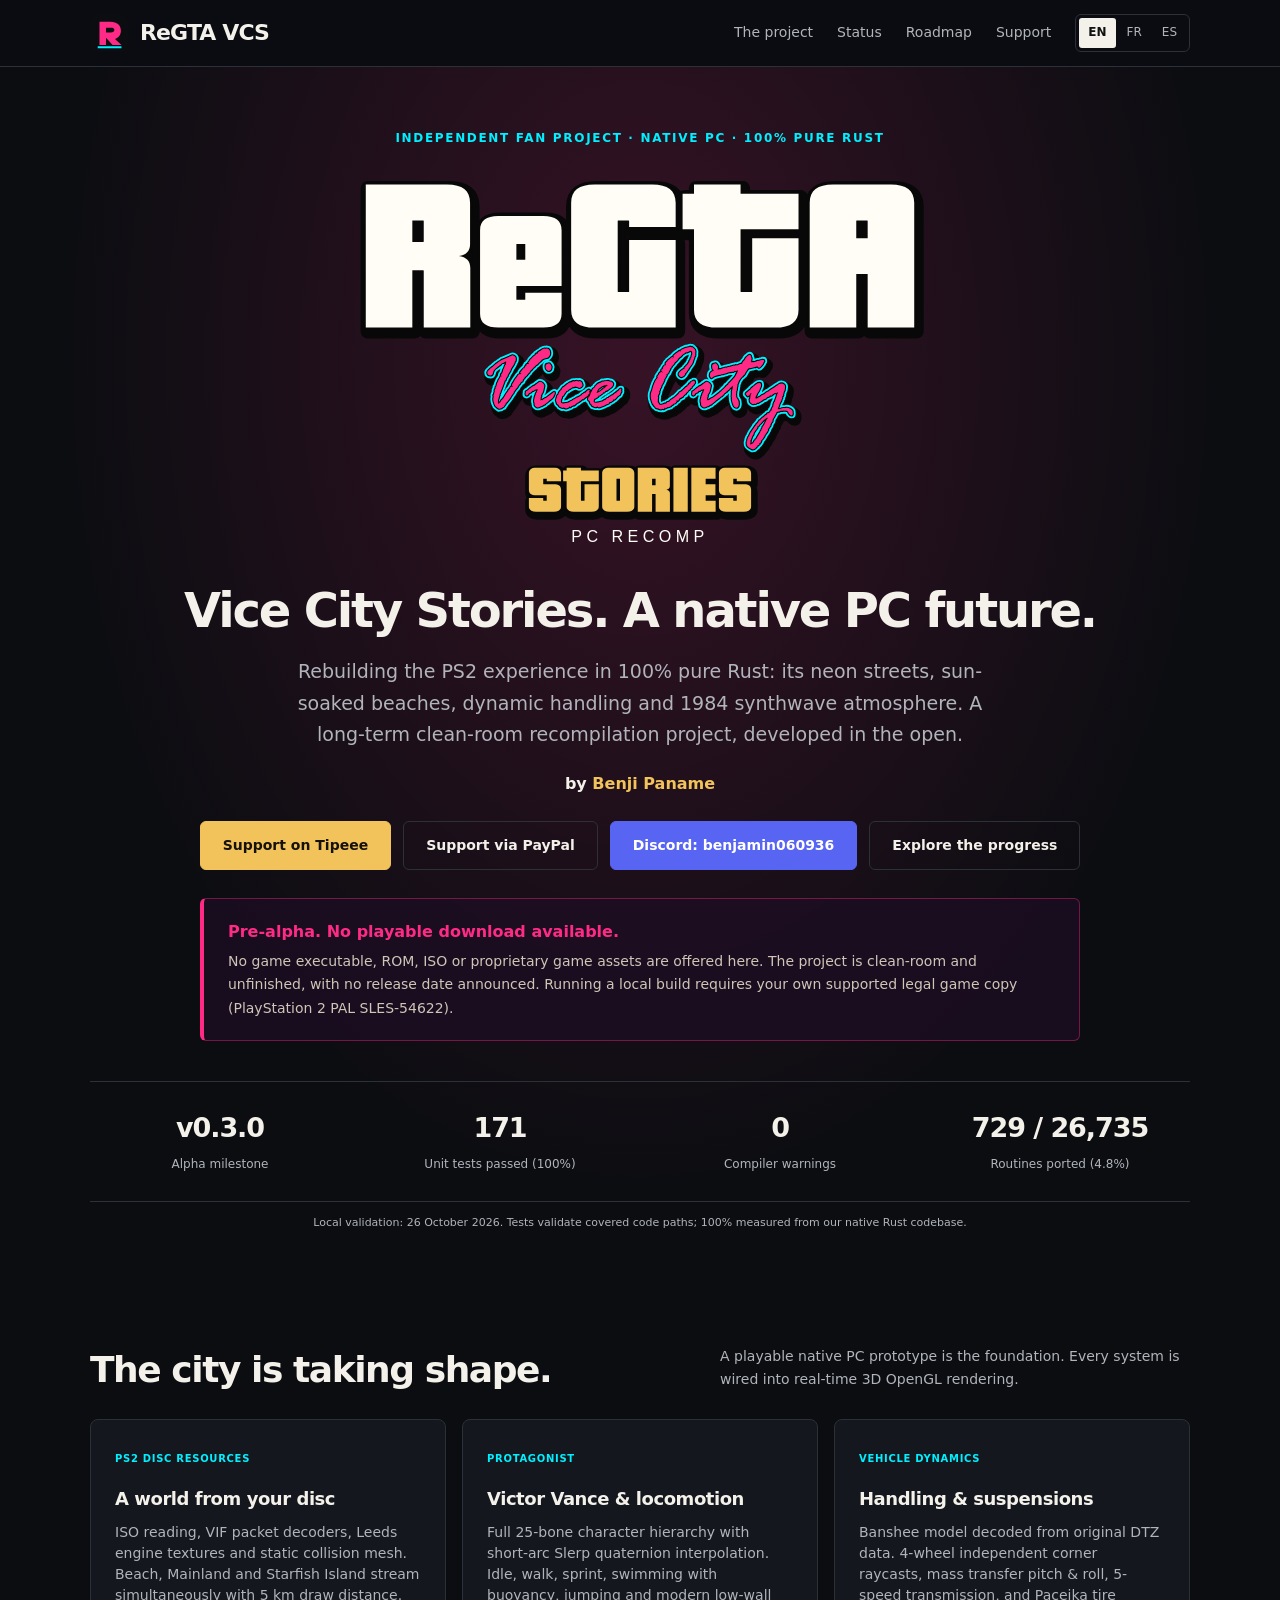
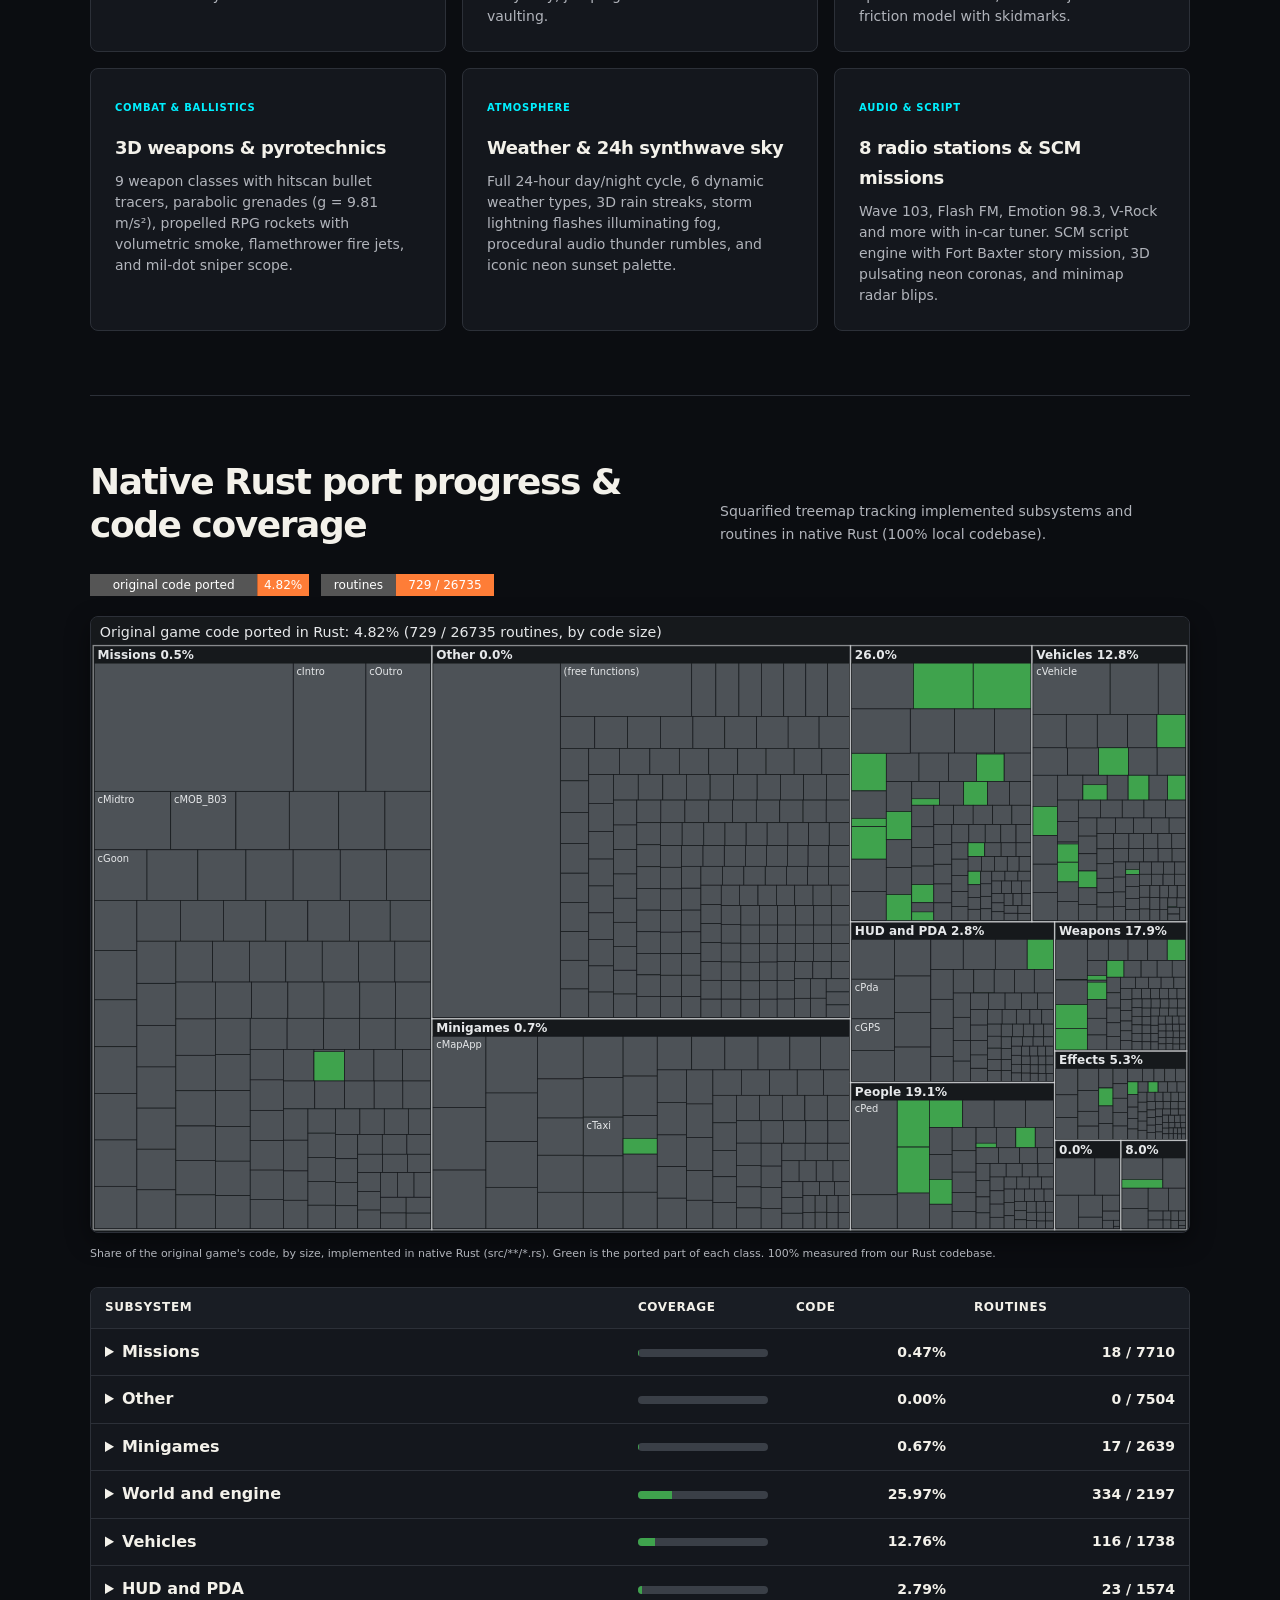
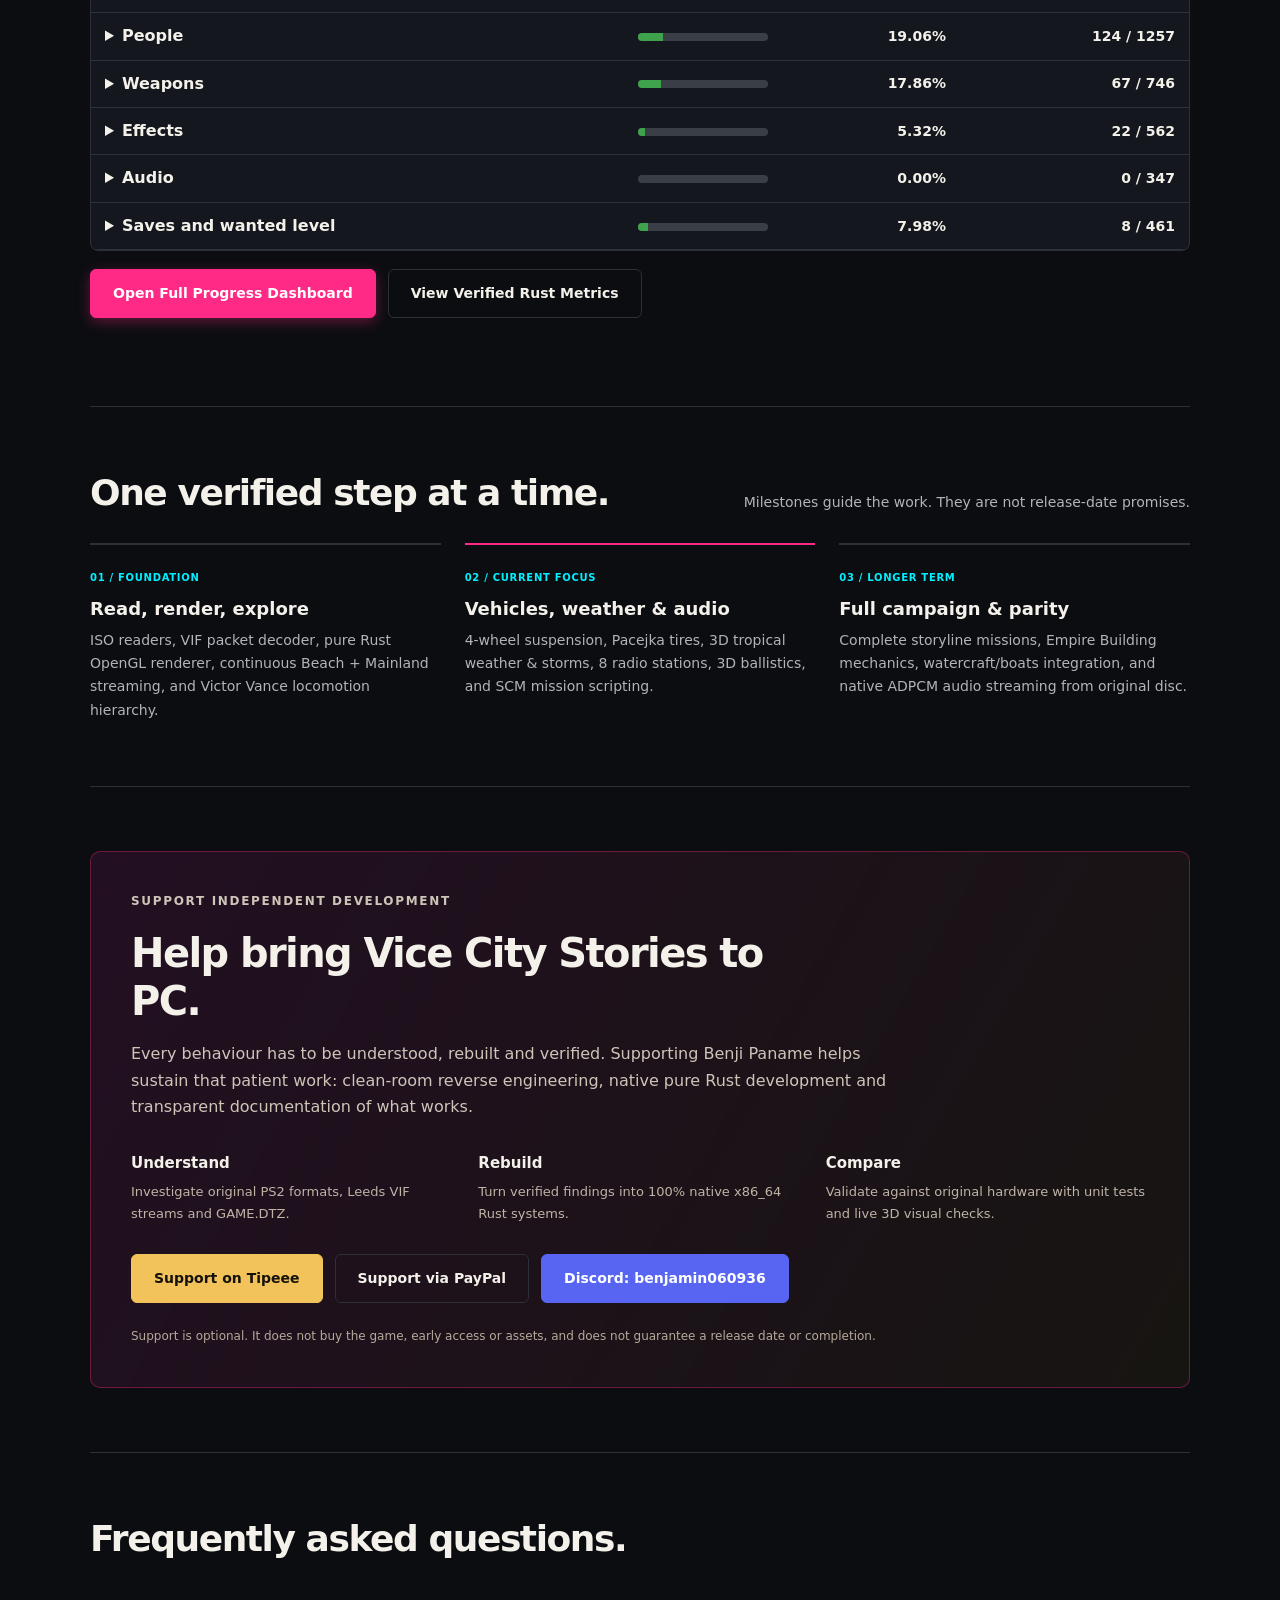
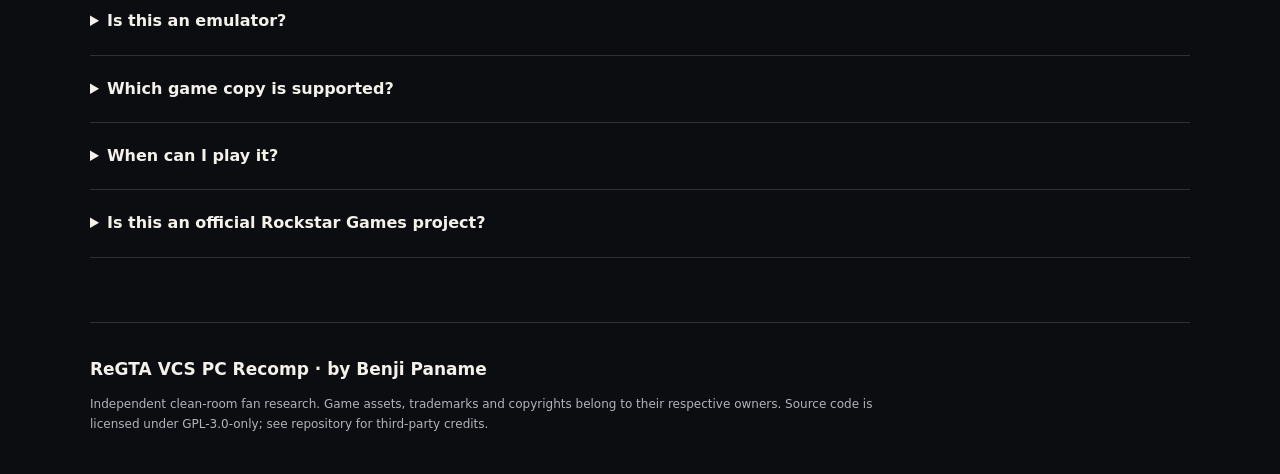
==== commit 4793f2f3: "docs: remove PSP mentions to focus exclusively on PlayStation 2 release" ====
--- a/docs/index.html
+++ b/docs/index.html
@@ -43,7 +43,7 @@
       <p class="eyebrow" data-en="Independent fan project · Native PC · 100% Pure Rust" data-fr="Projet de fans indépendant · PC natif · 100% Pur Rust" data-es="Proyecto fan independiente · PC nativo · 100% Pur Rust">Independent fan project · Native PC · 100% Pure Rust</p>
       <img class="main-logo" src="assets/logo.svg" alt="ReGTA VCS — PC Recomp" width="900" height="540">
       <h1 data-en="Vice City Stories. A native PC future." data-fr="Vice City Stories. Un avenir natif sur PC." data-es="Vice City Stories. Un futuro nativo en PC.">Vice City Stories. A native PC future.</h1>
-      <p class="intro" data-en="Rebuilding the PS2 &amp; PSP experience in 100% pure Rust: its neon streets, sun-soaked beaches, dynamic handling and 1984 synthwave atmosphere. A long-term clean-room recompilation project, developed in the open." data-fr="Reconstruire l’expérience PS2 &amp; PSP en 100% pur Rust : ses avenues néon, ses plages tropicales, sa conduite dynamique et son atmosphère synthwave 1984. Un projet de recompilation clean-room de longue haleine, développé ouvertement." data-es="Reconstruyendo la experiencia de PS2 y PSP en 100% puro Rust: sus avenidas de neón, playas tropicales, conducción dinámica y atmósfera synthwave de 1984. Un proyecto clean-room a largo plazo, desarrollado en abierto.">Rebuilding the PS2 &amp; PSP experience in 100% pure Rust: its neon streets, sun-soaked beaches, dynamic handling and 1984 synthwave atmosphere. A long-term clean-room recompilation project, developed in the open.</p>
+      <p class="intro" data-en="Rebuilding the PS2 experience in 100% pure Rust: its neon streets, sun-soaked beaches, dynamic handling and 1984 synthwave atmosphere. A long-term clean-room recompilation project, developed in the open." data-fr="Reconstruire l’expérience PS2 en 100% pur Rust : ses avenues néon, ses plages tropicales, sa conduite dynamique et son atmosphère synthwave 1984. Un projet de recompilation clean-room de longue haleine, développé ouvertement." data-es="Reconstruyendo la experiencia de PS2 en 100% puro Rust: sus avenidas de neón, playas tropicales, conducción dinámica y atmósfera synthwave de 1984. Un proyecto clean-room a largo plazo, desarrollado en abierto.">Rebuilding the PS2 experience in 100% pure Rust: its neon streets, sun-soaked beaches, dynamic handling and 1984 synthwave atmosphere. A long-term clean-room recompilation project, developed in the open.</p>
       <p class="credit">by <span>Benji Paname</span></p>
 
       <div class="actions">
@@ -55,7 +55,7 @@
 
       <aside class="notice">
         <strong data-en="Pre-alpha. No playable download available." data-fr="Pré-alpha. Aucune version jouable disponible au téléchargement." data-es="Pre-alpha. Ninguna versión jugable disponible para descargar.">Pre-alpha. No playable download available.</strong>
-        <p data-en="No game executable, ROM, ISO or proprietary game assets are offered here. The project is clean-room and unfinished, with no release date announced. Running a local build requires your own supported legal game copy (PS2 PAL SLES-54622 / PSP ULES-00502)." data-fr="Aucun exécutable du jeu, ROM, ISO ou asset propriétaire n’est proposé ici. Le projet est clean-room, inachevé et sans date de sortie annoncée. L'exécution d'une compilation locale nécessite votre propre copie légale du jeu (PS2 PAL SLES-54622 / PSP ULES-00502)." data-es="Aquí no se ofrece ningún ejecutable del juego, ROM, ISO ni recursos propietarios. El proyecto es clean-room y no hay fecha de lanzamiento anunciada. Ejecutar una versión local requiere tu propia copia legal del juego (PS2 PAL SLES-54622 / PSP ULES-00502).">No game executable, ROM, ISO or proprietary game assets are offered here. The project is clean-room and unfinished, with no release date announced. Running a local build requires your own supported legal game copy (PS2 PAL SLES-54622 / PSP ULES-00502).</p>
+        <p data-en="No game executable, ROM, ISO or proprietary game assets are offered here. The project is clean-room and unfinished, with no release date announced. Running a local build requires your own supported legal game copy (PlayStation 2 PAL SLES-54622)." data-fr="Aucun exécutable du jeu, ROM, ISO ou asset propriétaire n’est proposé ici. Le projet est clean-room, inachevé et sans date de sortie annoncée. L'exécution d'une compilation locale nécessite votre propre copie légale du jeu (PlayStation 2 PAL SLES-54622)." data-es="Aquí no se ofrece ningún ejecutable del juego, ROM, ISO ni recursos propietarios. El proyecto es clean-room y no hay fecha de lanzamiento anunciada. Ejecutar una versión local requiere tu propia copia legal del juego (PlayStation 2 PAL SLES-54622).">No game executable, ROM, ISO or proprietary game assets are offered here. The project is clean-room and unfinished, with no release date announced. Running a local build requires your own supported legal game copy (PlayStation 2 PAL SLES-54622).</p>
       </aside>
 
       <div class="metrics">
@@ -89,7 +89,7 @@
 
     <div class="grid">
       <article class="card">
-        <span class="tag" data-en="PS2 &amp; PSP Resources" data-fr="Ressources PS2 &amp; PSP" data-es="Recursos de PS2 y PSP">PS2 &amp; PSP Resources</span>
+        <span class="tag" data-en="PS2 Disc Resources" data-fr="Ressources disque PS2" data-es="Recursos de disco PS2">PS2 Disc Resources</span>
         <h3 data-en="A world from your disc" data-fr="Un monde issu de votre disque" data-es="Un mundo desde tu disco">A world from your disc</h3>
         <p data-en="ISO reading, VIF packet decoders, Leeds engine textures and static collision mesh. Beach, Mainland and Starfish Island stream simultaneously with 5 km draw distance." data-fr="Lecteur ISO, décodeur de paquets VIF, textures Leeds et maillage de collisions. Beach, Mainland et Starfish Island sont streamés simultanément avec 5 km de vue." data-es="Lector de ISO, decodificador VIF, texturas Leeds y colisiones estáticas. Beach, Mainland y Starfish Island se cargan a la vez con 5 km de distancia de visión."></p>
       </article>
@@ -270,7 +270,7 @@
       <div class="support-list">
         <div>
           <h3 data-en="Understand" data-fr="Comprendre" data-es="Comprender">Understand</h3>
-          <p data-en="Investigate original PS2 and PSP formats, Leeds VIF streams and GAME.DTZ." data-fr="Étudier les formats PS2 et PSP d'origine, flux VIF Leeds et structures GAME.DTZ." data-es="Investigar formatos originales de PS2 y PSP, paquetes VIF y tablas GAME.DTZ."></p>
+          <p data-en="Investigate original PS2 formats, Leeds VIF streams and GAME.DTZ." data-fr="Étudier les formats PS2 d'origine, flux VIF Leeds et structures GAME.DTZ." data-es="Investigar formatos originales de PS2, paquetes VIF y tablas GAME.DTZ."></p>
         </div>
         <div>
           <h3 data-en="Rebuild" data-fr="Reconstruire" data-es="Reconstruir">Rebuild</h3>
@@ -304,7 +304,7 @@
 
     <details>
       <summary data-en="Which game copy is supported?" data-fr="Quelle copie du jeu est compatible ?" data-es="¿Qué copia del juego es compatible?">Which game copy is supported?</summary>
-      <p data-en="Research targets the official PlayStation 2 PAL release SLES-54622 (ELF SLES_546.22) and PSP European release ULES-00502 (v1.01). Supply your own legally obtained ISO image. No game files, textures or audio are distributed with the repository." data-fr="Les recherches ciblent l'édition officielle PlayStation 2 PAL SLES-54622 (ELF SLES_546.22) et l'édition PSP européenne ULES-00502 (v1.01). Fournissez votre propre image ISO obtenue légalement. Aucun fichier du jeu, texture ou audio n'est distribué dans le dépôt." data-es="El desarrollo tiene como objetivo la versión europea de PlayStation 2 PAL SLES-54622 y PSP ULES-00502 (v1.01). Debes proporcionar tu propia ISO legal. No se distribuyen archivos del juego ni texturas en el repositorio."></p>
+      <p data-en="Research targets the official PlayStation 2 PAL release SLES-54622 (ELF SLES_546.22) . Supply your own legally obtained ISO image. No game files, textures or audio are distributed with the repository." data-fr="Les recherches ciblent l'édition officielle PlayStation 2 PAL SLES-54622 (ELF SLES_546.22). Fournissez votre propre image ISO obtenue légalement. Aucun fichier du jeu, texture ou audio n'est distribué dans le dépôt." data-es="El desarrollo tiene como objetivo la versión europea de PlayStation 2 PAL SLES-54622. Debes proporcionar tu propia ISO legal. No se distribuyen archivos del juego ni texturas en el repositorio."></p>
     </details>
 
     <details>
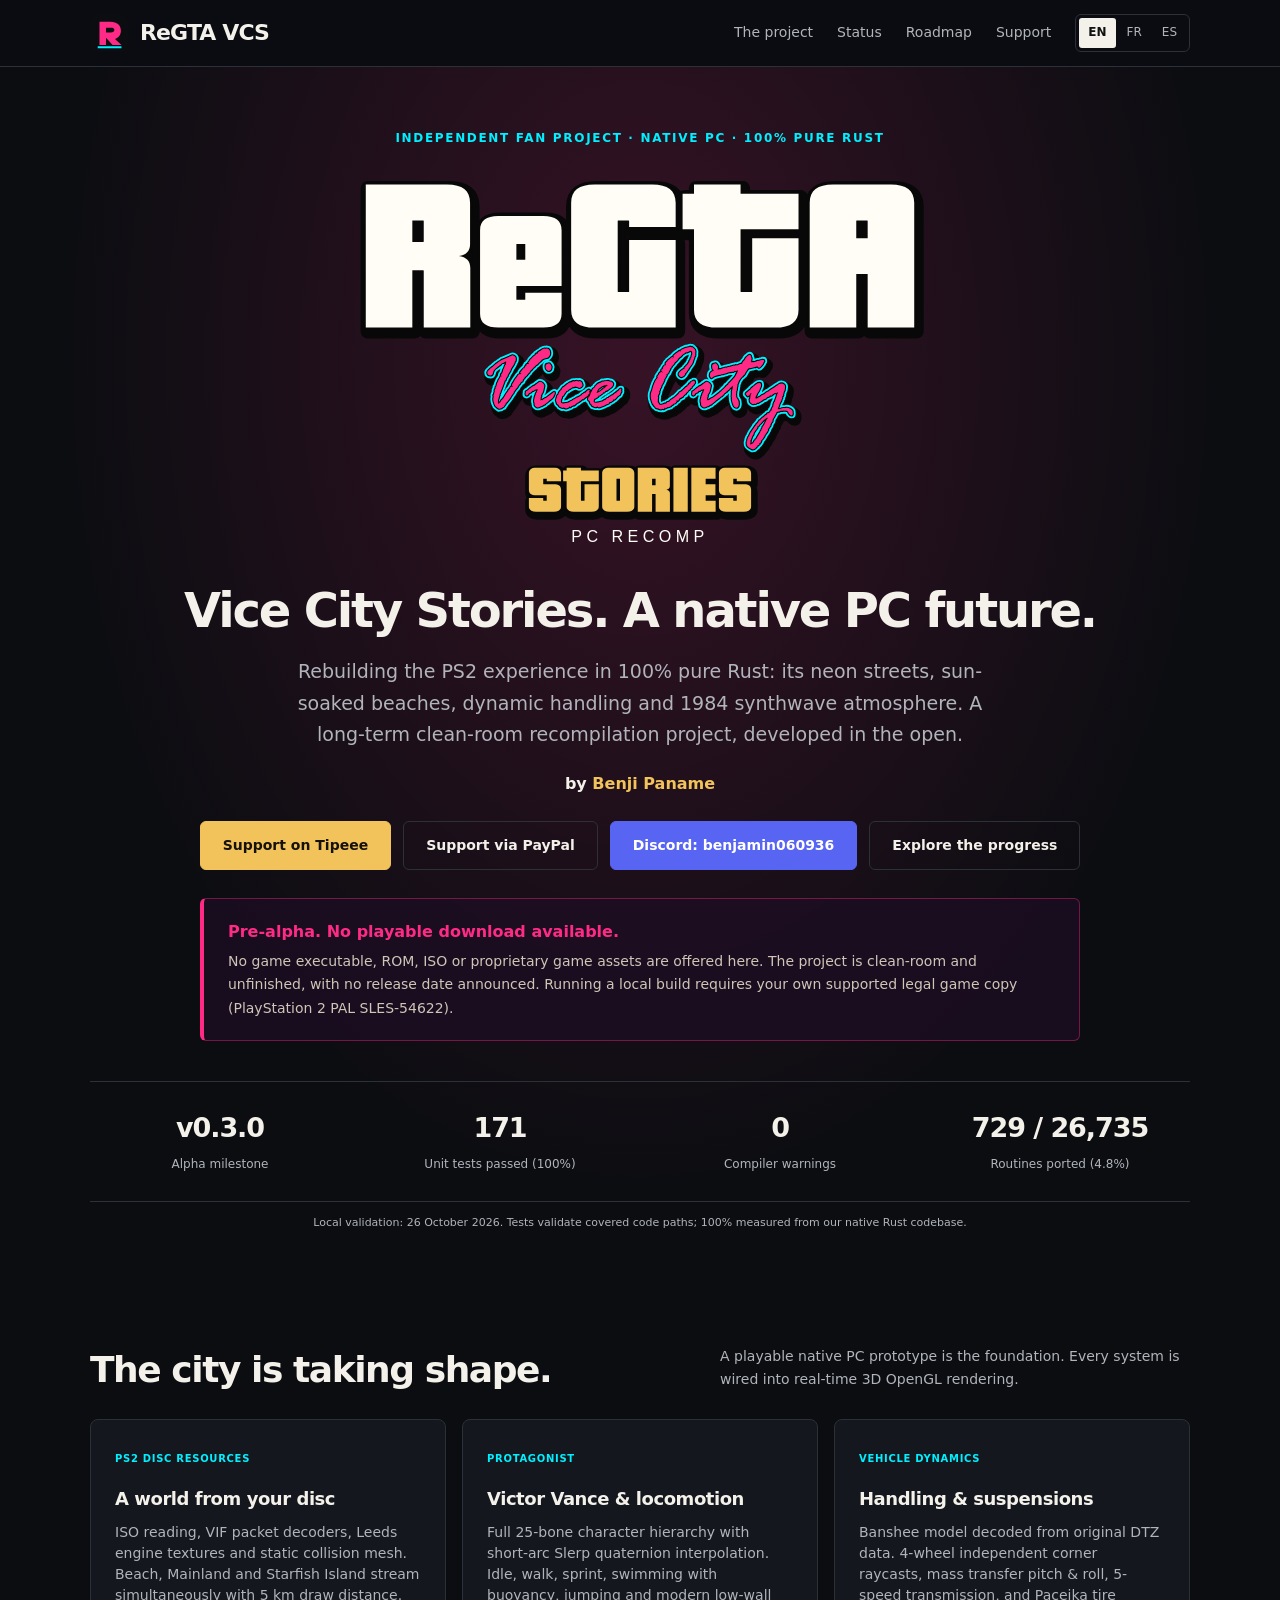
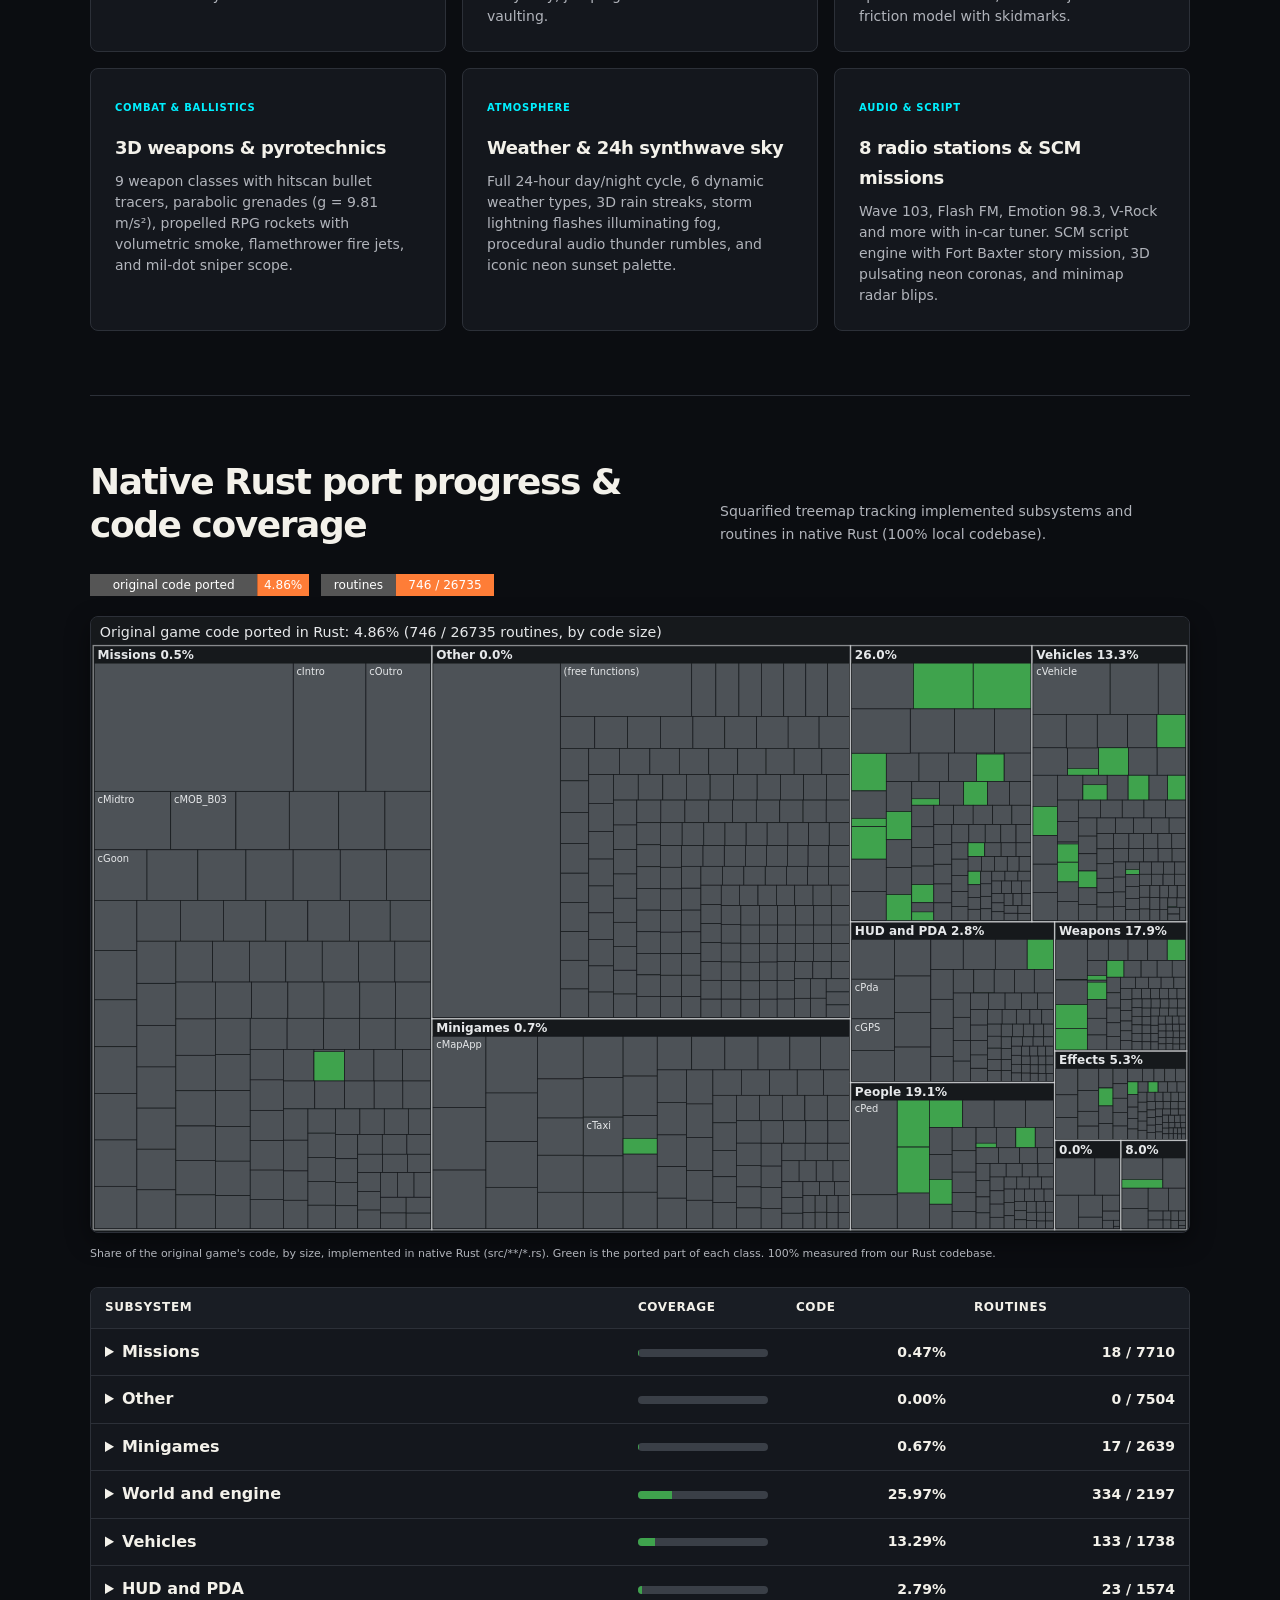
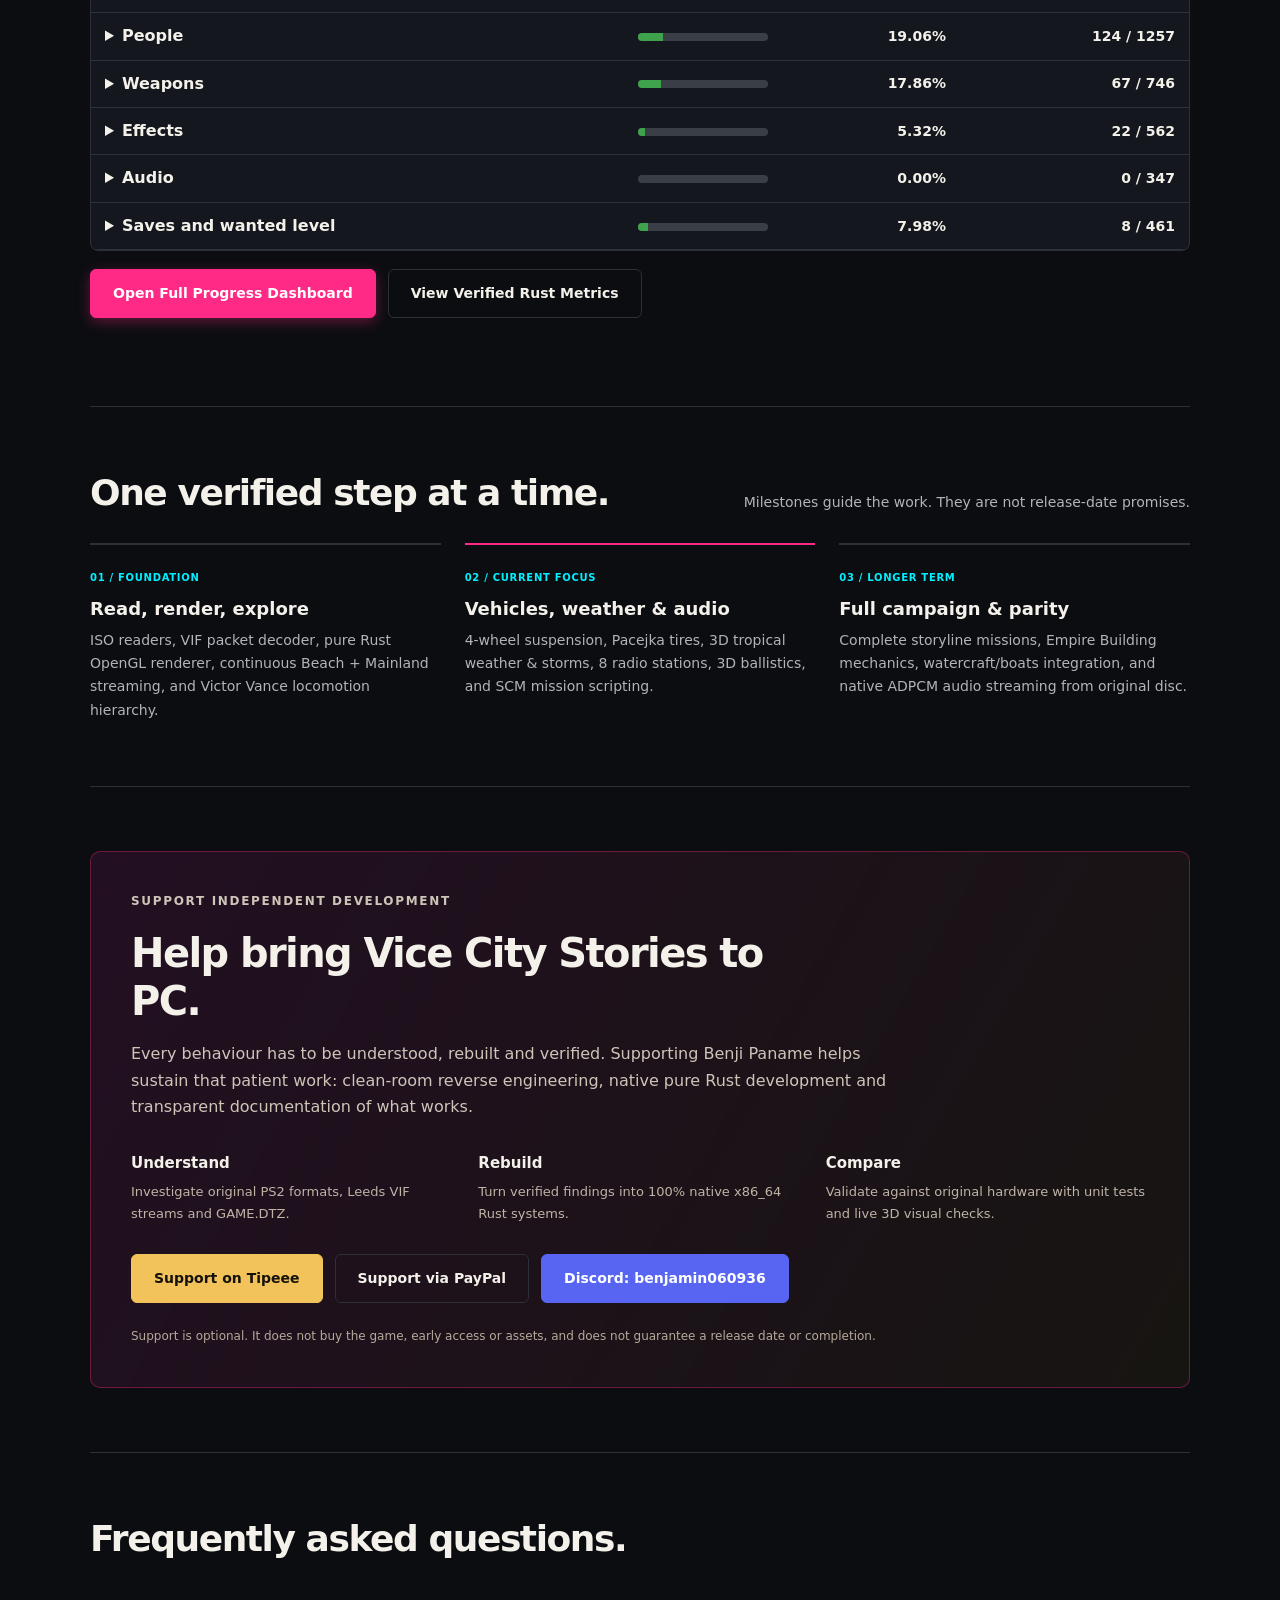
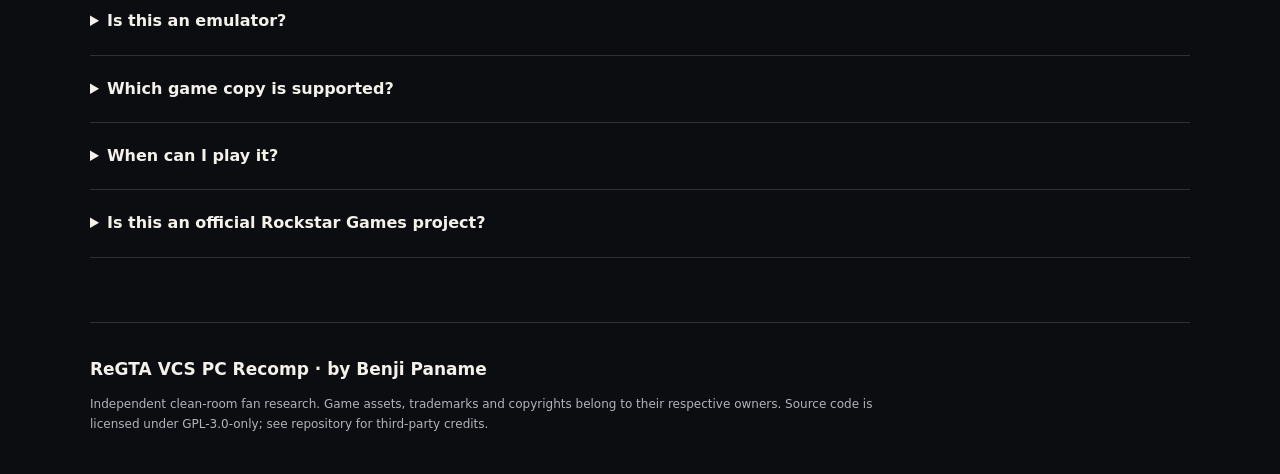
==== commit 3b15a882: "feat(vehicles): index all 111 models and implement aquatic hydrodynamics mechanics" ====
--- a/docs/index.html
+++ b/docs/index.html
@@ -180,10 +180,10 @@
   <td class="n">334 / 2197</td>
 </tr>
         <tr>
-  <td><details><summary>Vehicles</summary><small>Implemented in Rust: <code>CHandlingManager</code> 18/18, <code>CVehicleModel</code> 17/17, <code>CTrafficManager</code> 15/15, <code>CVehicleAccess</code> 13/13, <code>CTireFrictionModel</code> 10/10, <code>CTransmissionDynamics</code> 10/10, <code>CTrafficLightsSystem</code> 9/10, <code>CSuspension4Wheel</code> 8/14<br>Pending: <code>cVehicle</code> 0/214, <code>cWheeledVehicle</code> 0/80, <code>cNewGetInVehicle</code> 0/42, <code>cTankField</code> 0/41, <code>cBoat</code> 0/51, <code>cCarYard</code> 0/24, <code>cCarMonitor</code> 0/24, <code>Vehicle</code> 1/95</small></details></td>
-  <td><div class="bar"><i style="width:12.8%"></i></div></td>
-  <td class="n">12.76%</td>
-  <td class="n">116 / 1738</td>
+  <td><details><summary>Vehicles</summary><small>Implemented in Rust: <code>CHandlingManager</code> 18/18, <code>CVehicleModel</code> 17/17, <code>CTrafficManager</code> 15/15, <code>CVehicleAccess</code> 13/13, <code>CTireFrictionModel</code> 10/10, <code>CTransmissionDynamics</code> 10/10, <code>CTrafficLightsSystem</code> 9/10, <code>CSuspension4Wheel</code> 8/14<br>Pending: <code>cVehicle</code> 0/214, <code>cWheeledVehicle</code> 0/80, <code>cNewGetInVehicle</code> 0/42, <code>cTankField</code> 0/41, <code>cBoat</code> 0/51, <code>cCarYard</code> 0/24, <code>cCarMonitor</code> 0/24, <code>cAttackHelicopter</code> 0/31</small></details></td>
+  <td><div class="bar"><i style="width:13.3%"></i></div></td>
+  <td class="n">13.29%</td>
+  <td class="n">133 / 1738</td>
 </tr>
         <tr>
   <td><details><summary>HUD and PDA</summary><small>Implemented in Rust: <code>CHudTextFontRadar</code> 22/22, <code>Gui</code> 1/46<br>Pending: <code>cIPhonePad</code> 0/53, <code>cPda</code> 0/55, <code>cGPS</code> 0/32, <code>cRadar</code> 0/39, <code>cContextHelp</code> 0/43, <code>(free functions)</code> 0/75, <code>cTurfMap</code> 0/24, <code>cPdaHelpManager</code> 0/30</small></details></td>
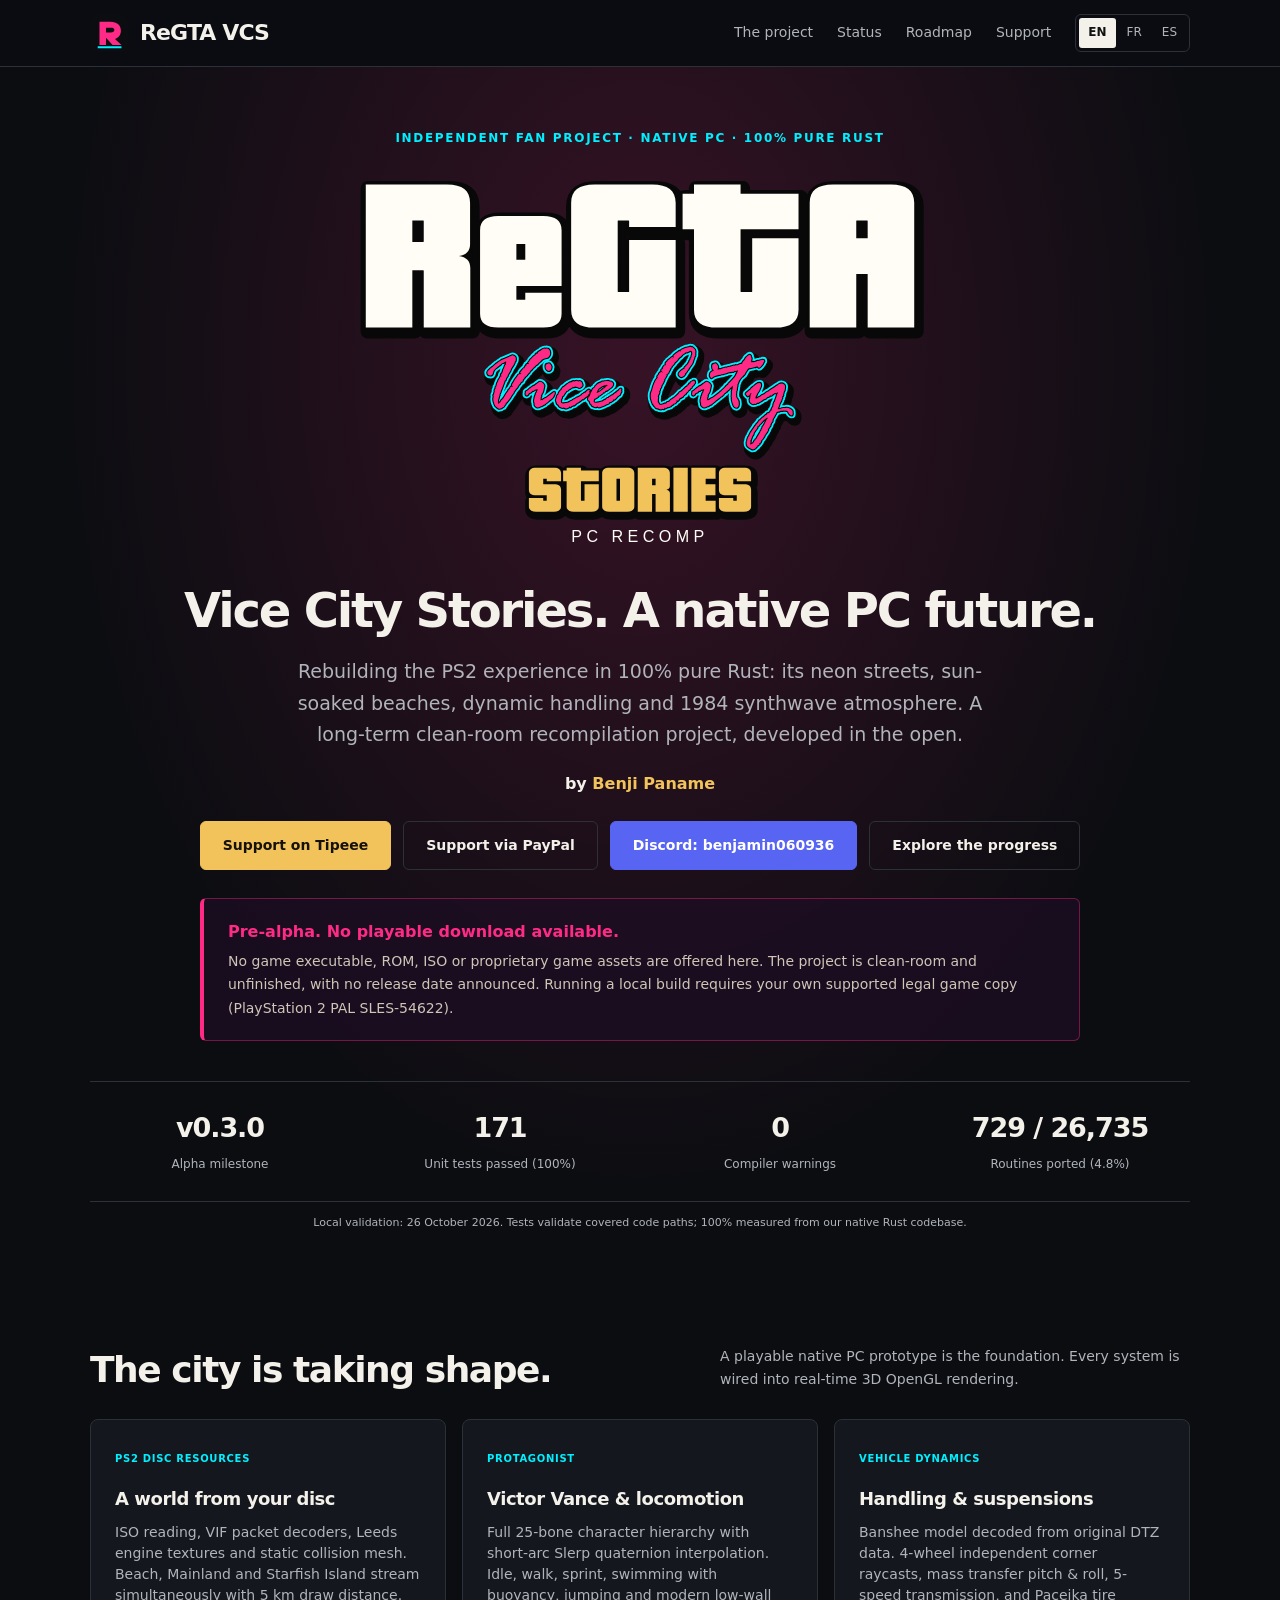
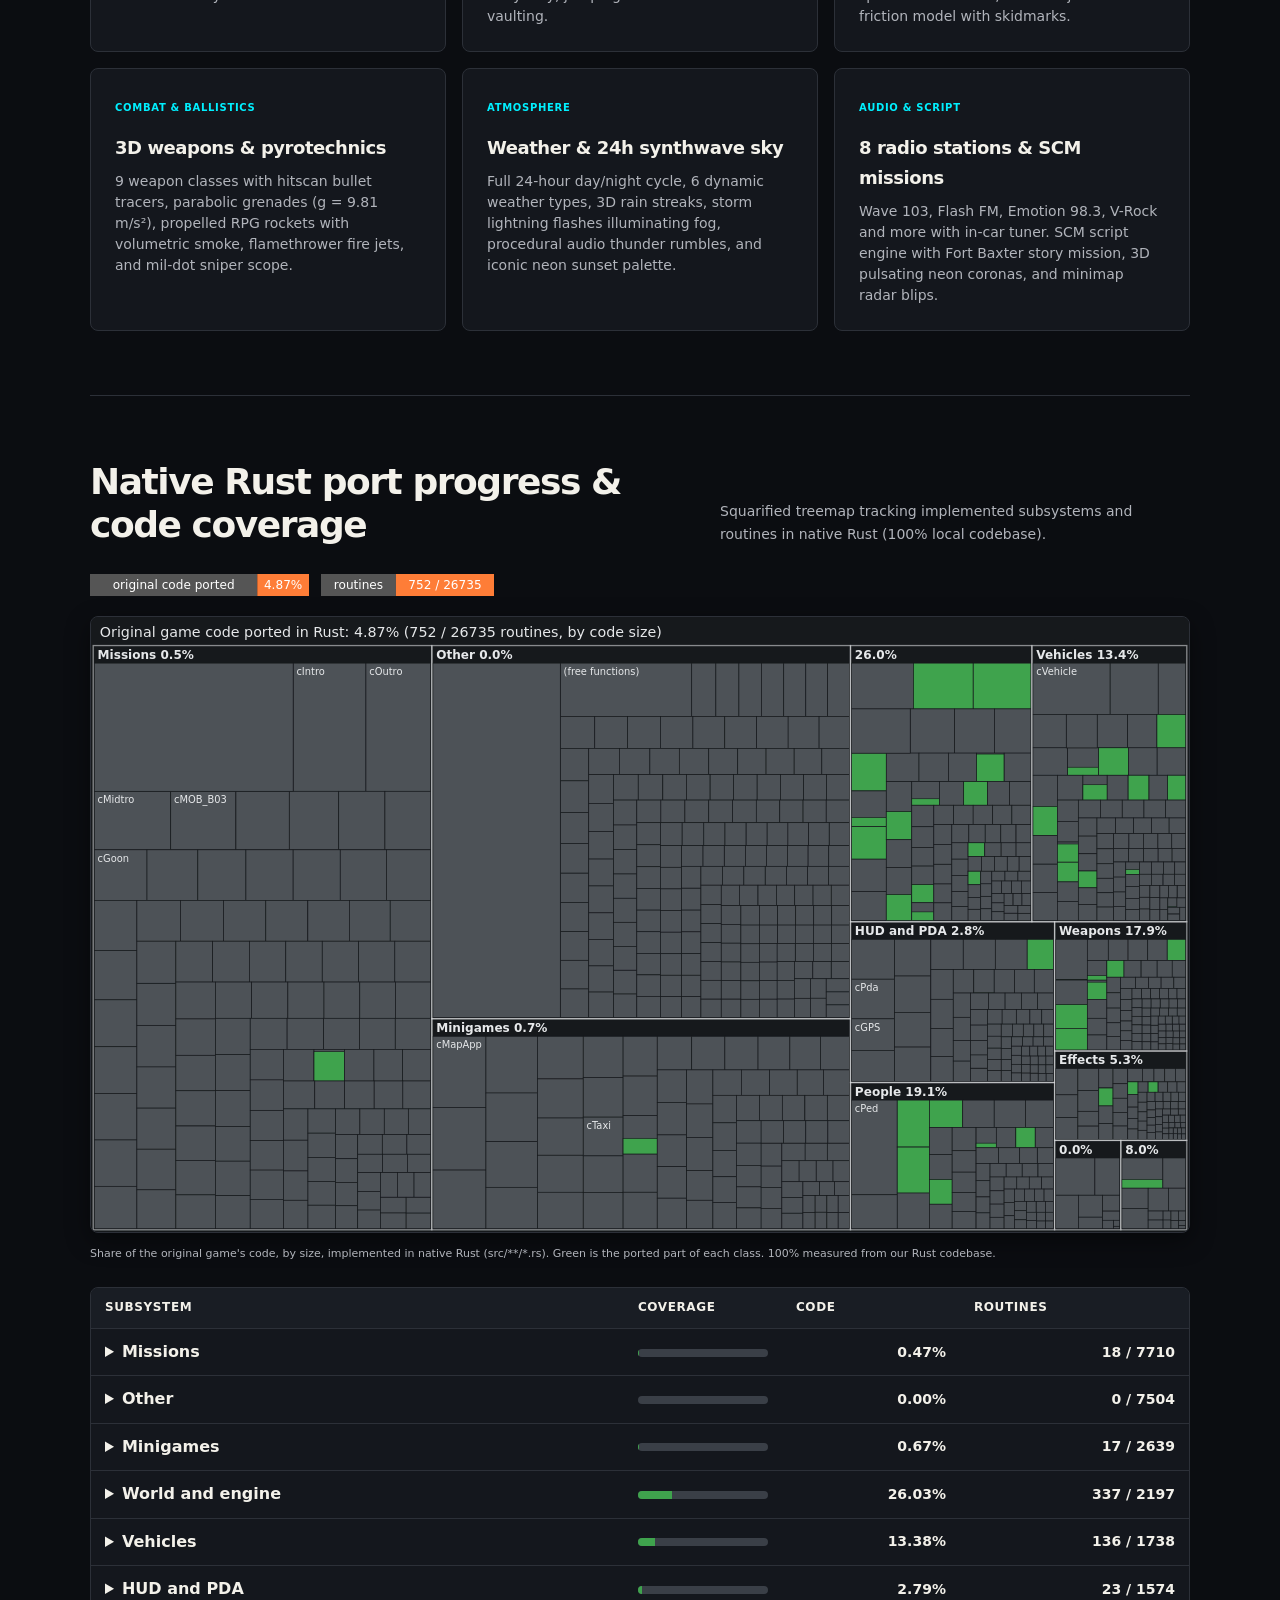
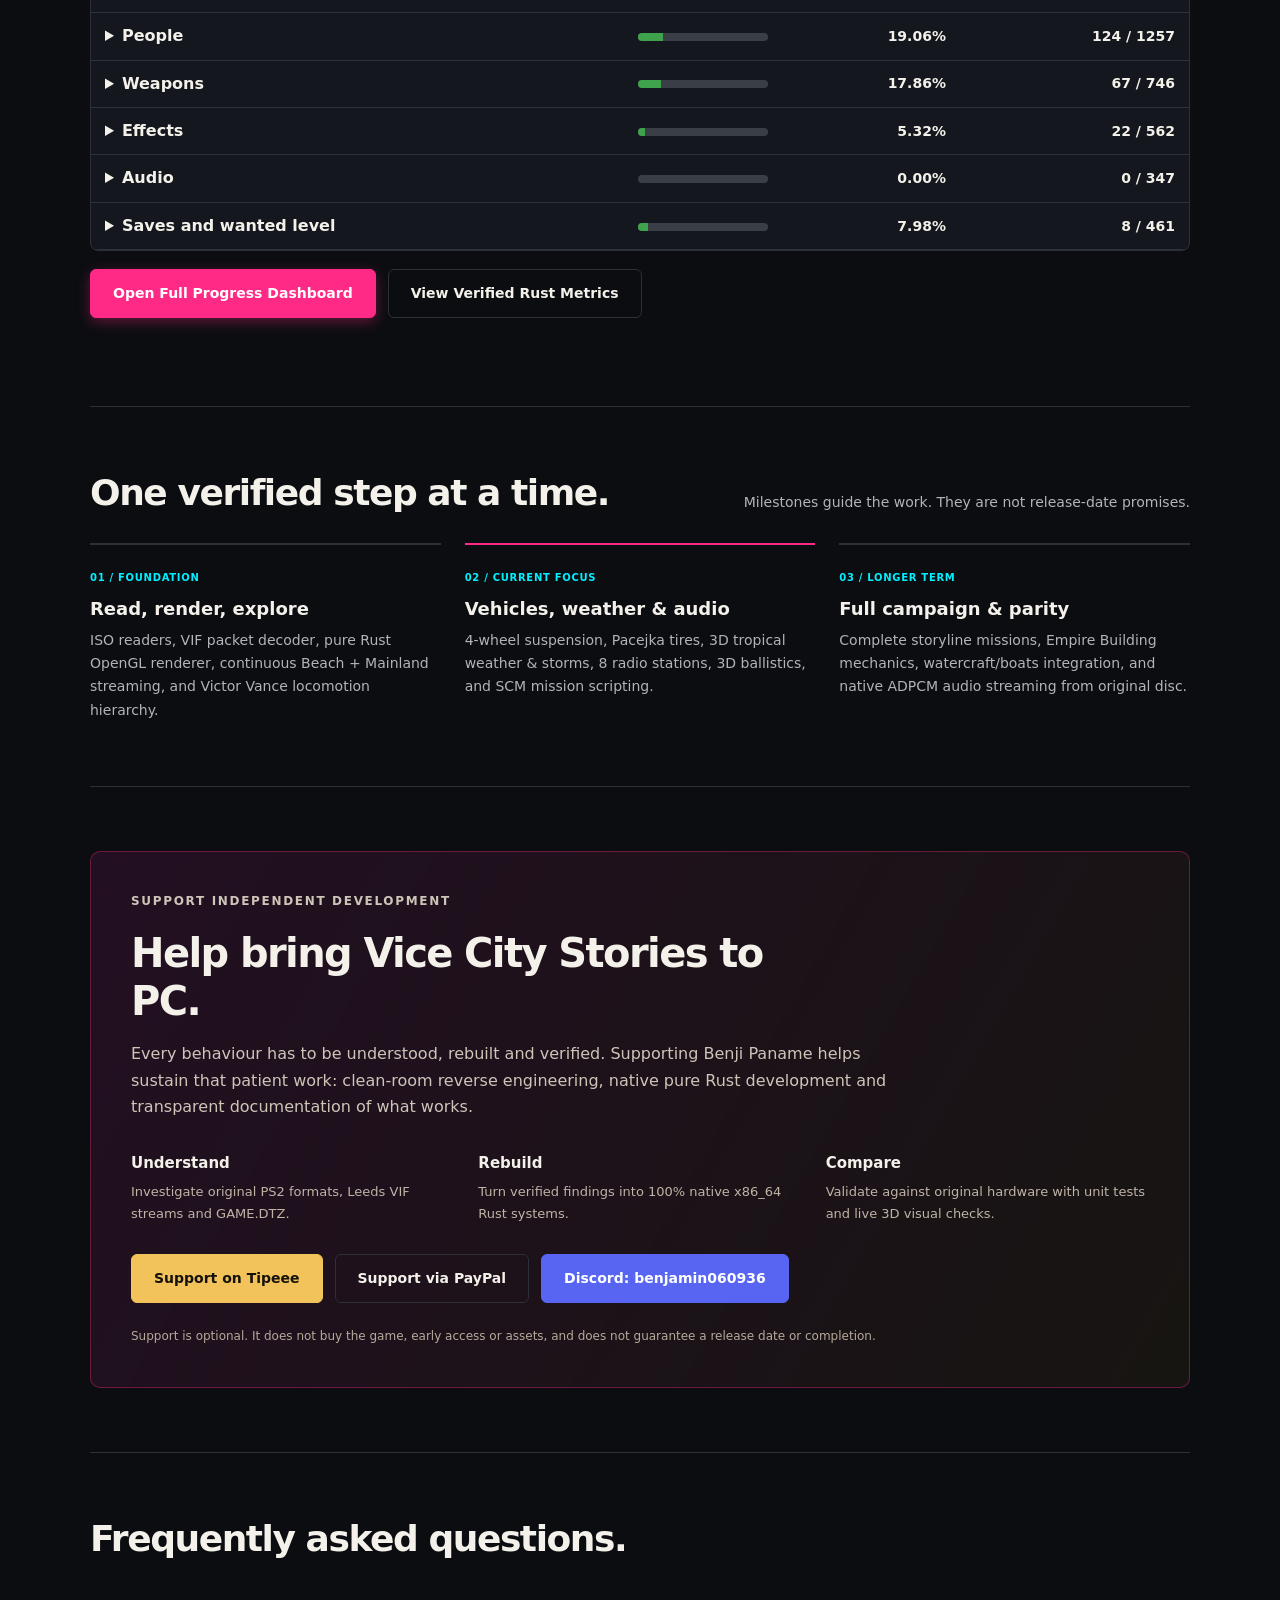
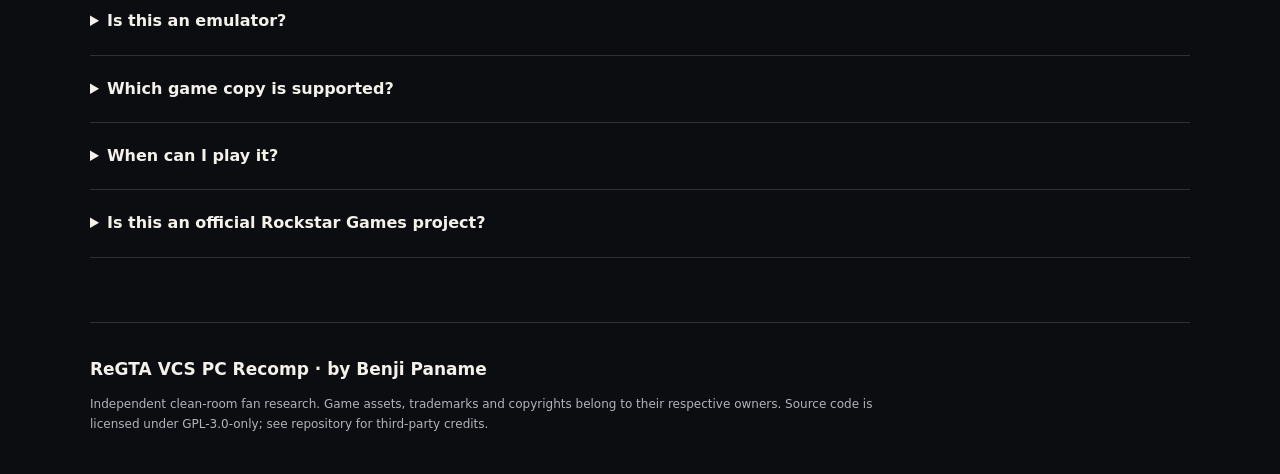
==== commit 50fe51d5: "feat(render): multi-vehicle in-game spawns, traffic diversity and N/P/J hotkeys" ====
--- a/docs/index.html
+++ b/docs/index.html
@@ -174,16 +174,16 @@
   <td class="n">17 / 2639</td>
 </tr>
         <tr>
-  <td><details><summary>World and engine</summary><small>Implemented in Rust: <code>CStaticCollisionWorld</code> 68/68, <code>COpenGLRenderer</code> 78/78, <code>CPropsObjectsManager</code> 37/37, <code>CTextureRasterizer</code> 28/28, <code>CRenderWarePS2</code> 17/18, <code>CSceneManager</code> 17/17, <code>CVifPacketDecoder</code> 14/14, <code>CModernPipeline</code> 16/16<br>Pending: <code>CCollision</code> 0/64, <code>cPhysicalIntegrator</code> 0/21, <code>cDynamicProp</code> 0/57, <code>WorldImpl</code> 0/224, <code>cEntity</code> 0/126, <code>cLocalAreaKnowledge</code> 0/24, <code>cGlInterface</code> 20/102, <code>cZoneManager</code> 0/4</small></details></td>
+  <td><details><summary>World and engine</summary><small>Implemented in Rust: <code>CStaticCollisionWorld</code> 68/68, <code>COpenGLRenderer</code> 78/78, <code>CPropsObjectsManager</code> 37/37, <code>CTextureRasterizer</code> 28/28, <code>CRenderWarePS2</code> 17/18, <code>CSceneManager</code> 17/17, <code>CVifPacketDecoder</code> 14/14, <code>CModernPipeline</code> 16/16<br>Pending: <code>CCollision</code> 0/64, <code>cPhysicalIntegrator</code> 0/21, <code>cDynamicProp</code> 0/57, <code>WorldImpl</code> 0/224, <code>cEntity</code> 0/126, <code>cLocalAreaKnowledge</code> 0/24, <code>cZoneManager</code> 0/4, <code>cGlInterface</code> 23/102</small></details></td>
   <td><div class="bar"><i style="width:26.0%"></i></div></td>
-  <td class="n">25.97%</td>
-  <td class="n">334 / 2197</td>
+  <td class="n">26.03%</td>
+  <td class="n">337 / 2197</td>
 </tr>
         <tr>
   <td><details><summary>Vehicles</summary><small>Implemented in Rust: <code>CHandlingManager</code> 18/18, <code>CVehicleModel</code> 17/17, <code>CTrafficManager</code> 15/15, <code>CVehicleAccess</code> 13/13, <code>CTireFrictionModel</code> 10/10, <code>CTransmissionDynamics</code> 10/10, <code>CTrafficLightsSystem</code> 9/10, <code>CSuspension4Wheel</code> 8/14<br>Pending: <code>cVehicle</code> 0/214, <code>cWheeledVehicle</code> 0/80, <code>cNewGetInVehicle</code> 0/42, <code>cTankField</code> 0/41, <code>cBoat</code> 0/51, <code>cCarYard</code> 0/24, <code>cCarMonitor</code> 0/24, <code>cAttackHelicopter</code> 0/31</small></details></td>
-  <td><div class="bar"><i style="width:13.3%"></i></div></td>
-  <td class="n">13.29%</td>
-  <td class="n">133 / 1738</td>
+  <td><div class="bar"><i style="width:13.4%"></i></div></td>
+  <td class="n">13.38%</td>
+  <td class="n">136 / 1738</td>
 </tr>
         <tr>
   <td><details><summary>HUD and PDA</summary><small>Implemented in Rust: <code>CHudTextFontRadar</code> 22/22, <code>Gui</code> 1/46<br>Pending: <code>cIPhonePad</code> 0/53, <code>cPda</code> 0/55, <code>cGPS</code> 0/32, <code>cRadar</code> 0/39, <code>cContextHelp</code> 0/43, <code>(free functions)</code> 0/75, <code>cTurfMap</code> 0/24, <code>cPdaHelpManager</code> 0/30</small></details></td>
